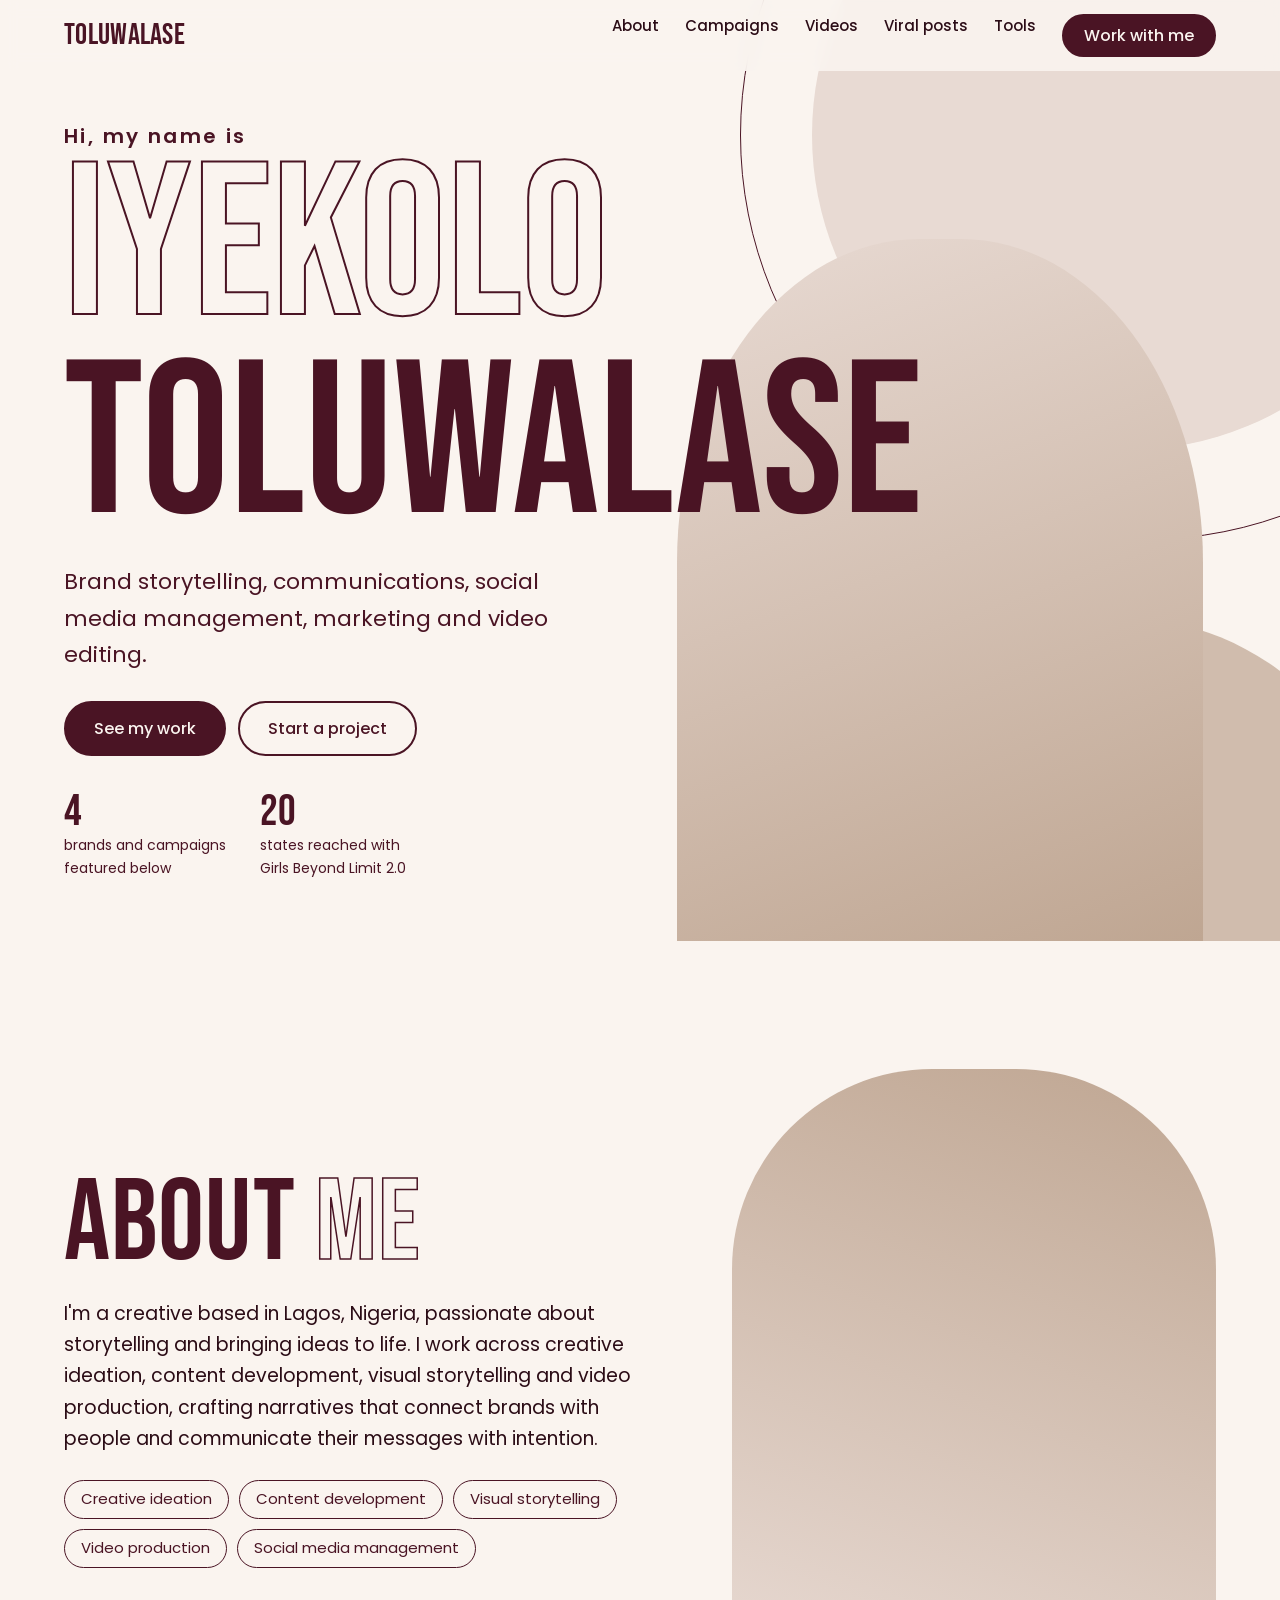
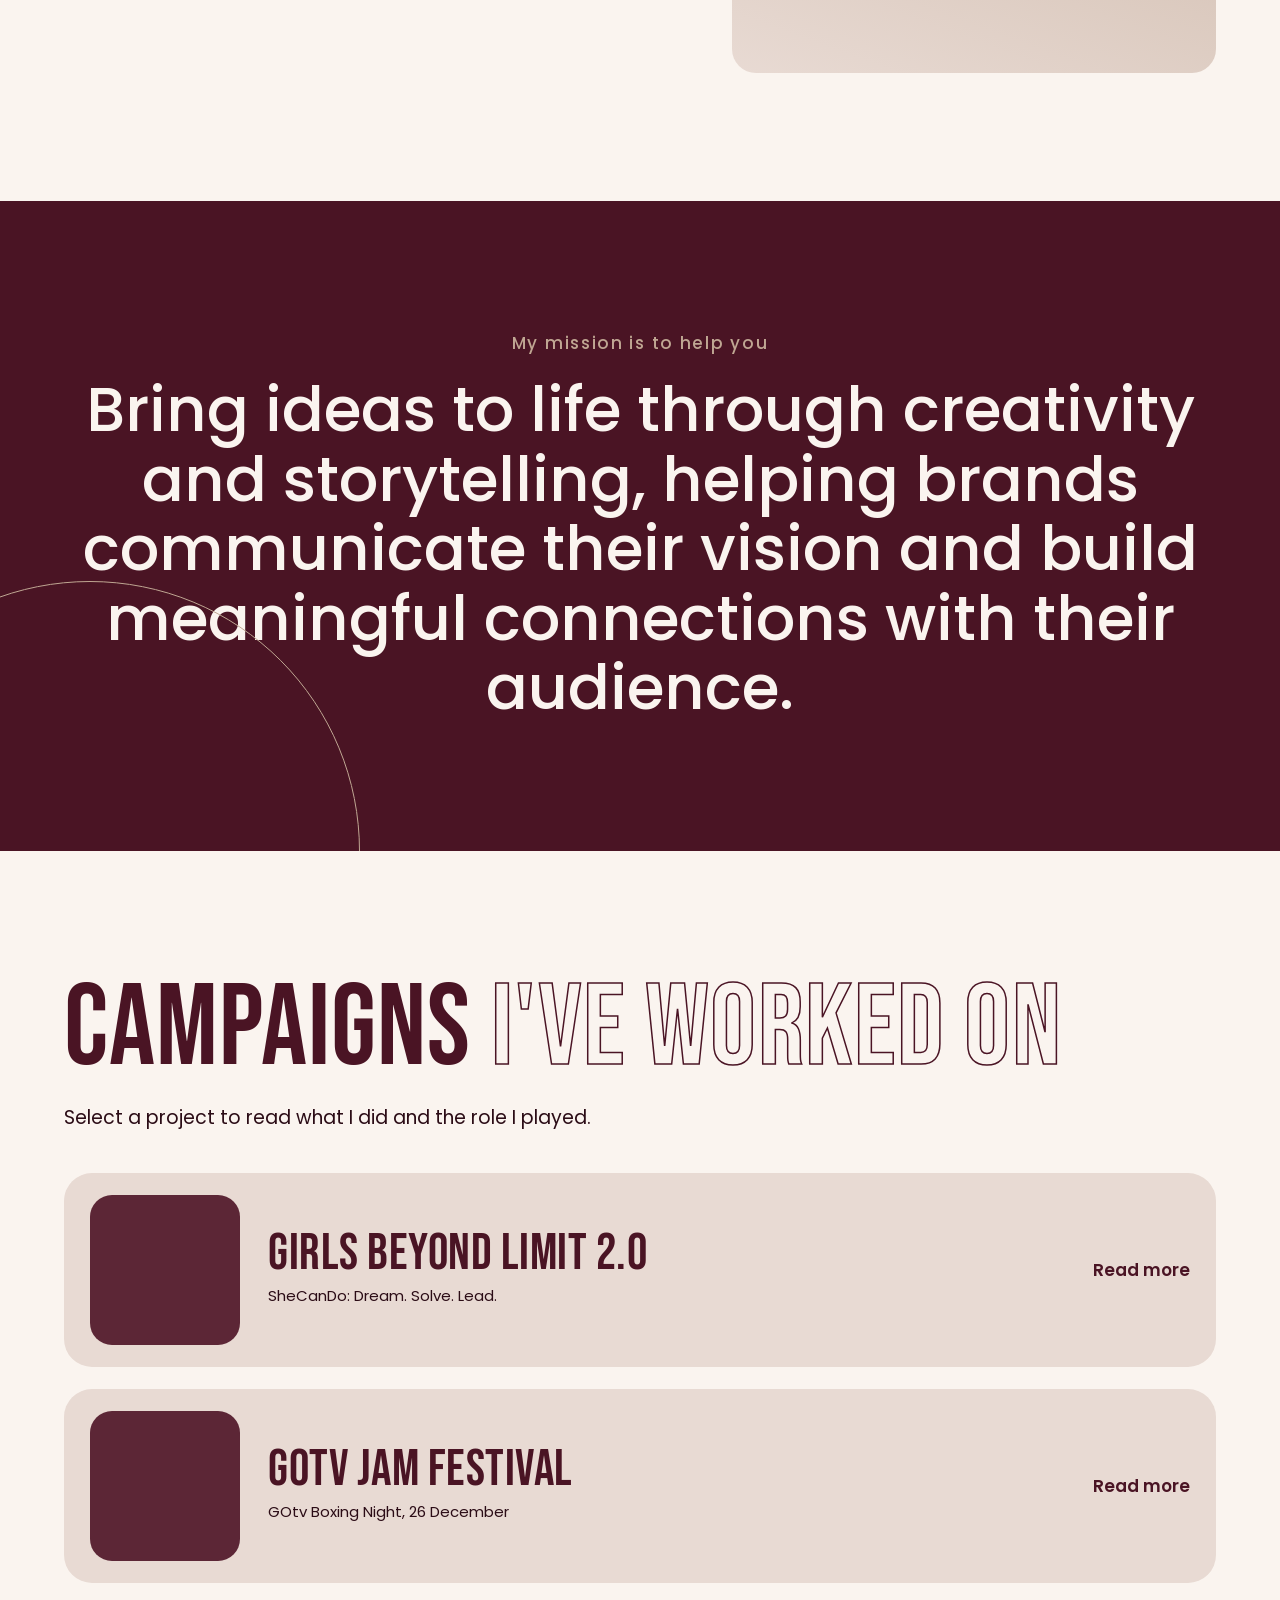
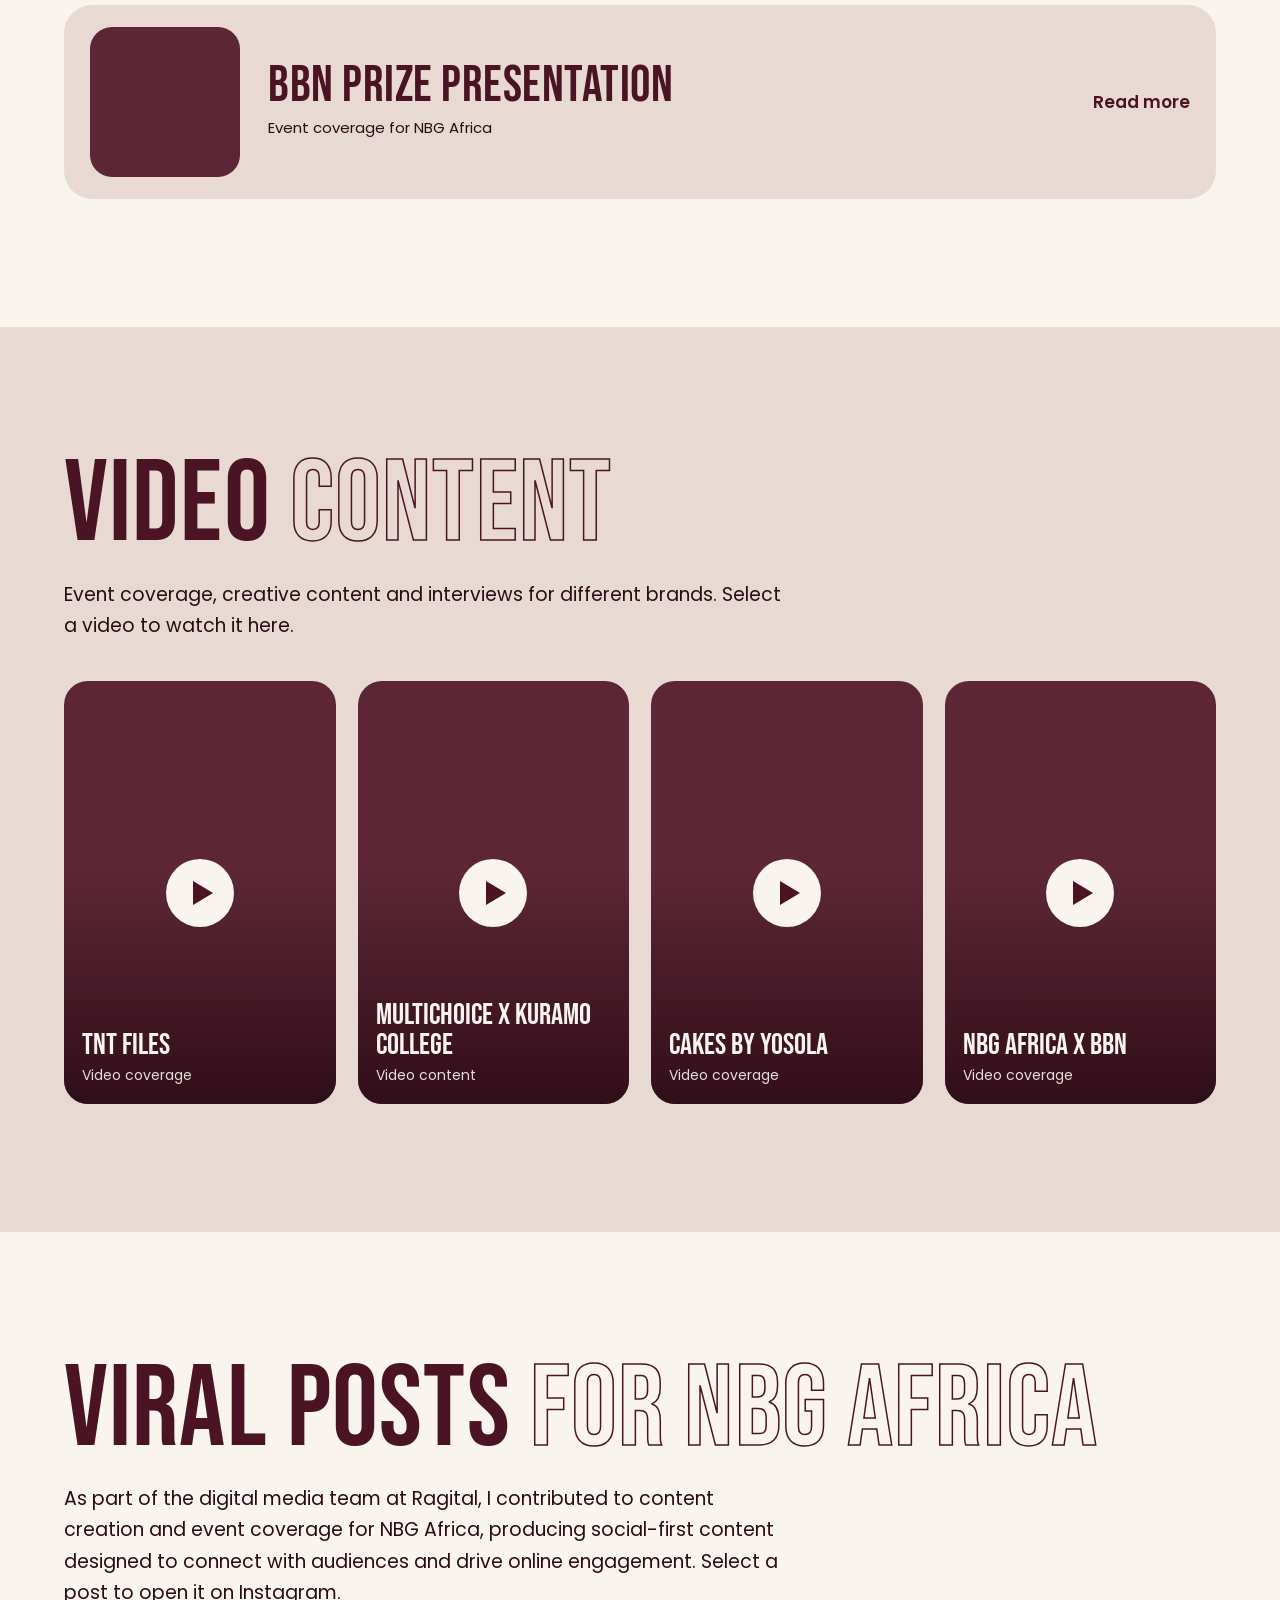
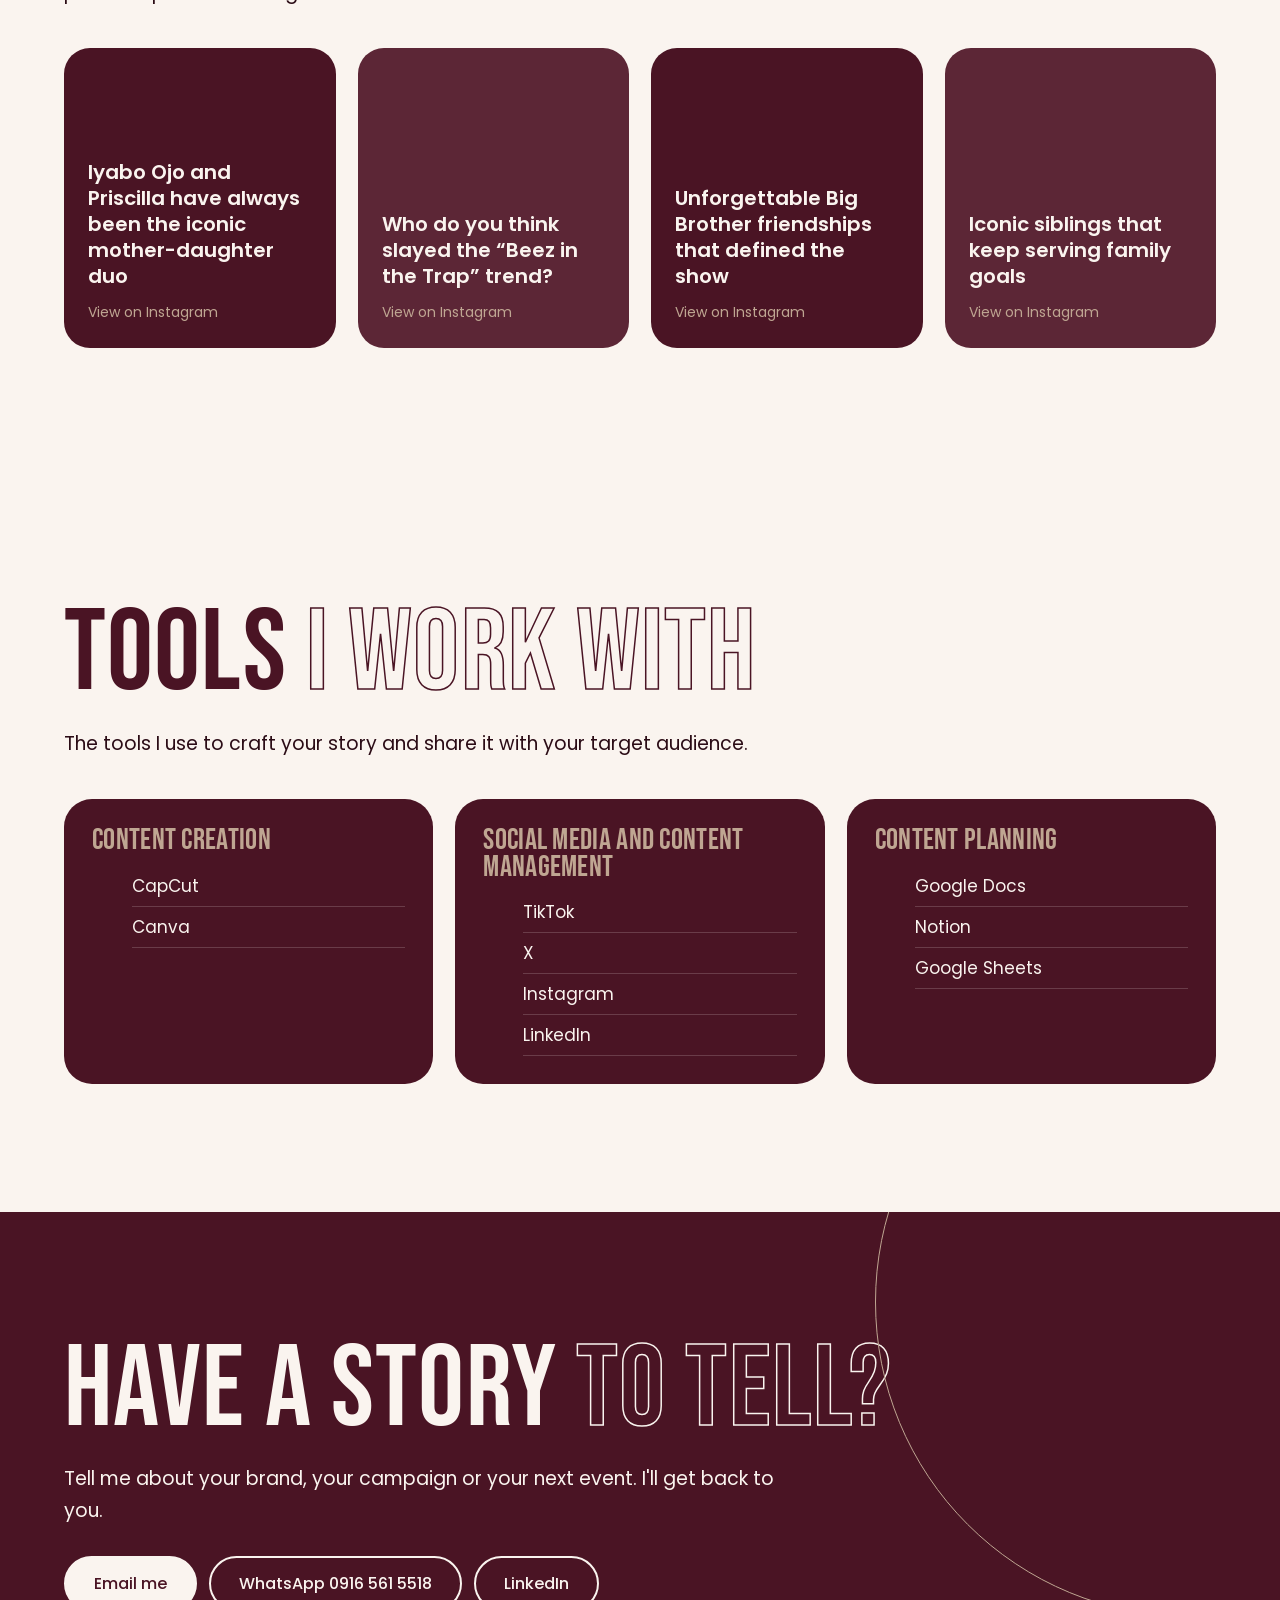
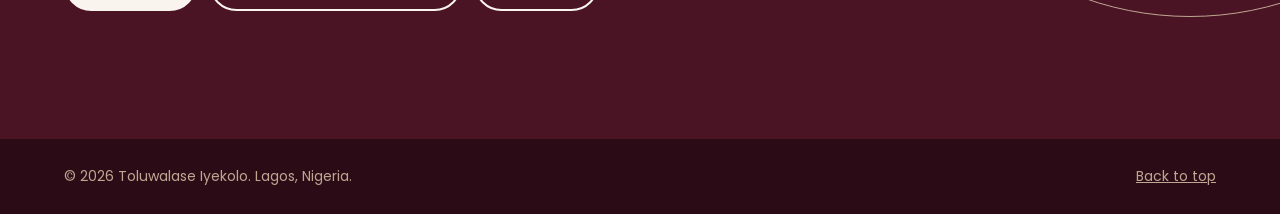
==== index.html @ a51d5a9c "Rename index (1).html to index.html" ====
<!DOCTYPE html>
<html lang="en">
<head>
<meta charset="utf-8">
<meta name="viewport" content="width=device-width, initial-scale=1">
<title>Toluwalase Iyekolo | Brand storyteller and content creator in Lagos</title>
<meta name="description" content="Toluwalase Iyekolo is a Lagos-based creative working in brand storytelling, communications, social media management, marketing and video editing.">
<link rel="preconnect" href="https://fonts.googleapis.com">
<link href="https://fonts.googleapis.com/css2?family=Bebas+Neue&family=Poppins:wght@400;500;600&display=swap" rel="stylesheet">
<style>
:root{--cream:#FAF4EF;--sand:#E8DAD3;--clay:#BFA692;--plum:#4A1424;--plum2:#5C2636;--ink:#2B0C16;color-scheme:light}
*{box-sizing:border-box;margin:0}
html{scroll-behavior:smooth;scroll-padding-top:72px}
body{background:var(--cream);color:var(--ink);font:400 17px/1.65 Poppins,system-ui,sans-serif;overflow-x:hidden}
a{color:inherit}
:focus-visible{outline:3px solid var(--plum);outline-offset:3px}
.bb{font-family:'Bebas Neue',Impact,sans-serif;font-weight:400;line-height:.88;letter-spacing:.01em}
header{position:fixed;inset:0 0 auto;z-index:20;display:flex;justify-content:space-between;align-items:center;padding:14px 5vw;background:rgba(250,244,239,.88);backdrop-filter:blur(8px)}
header .logo{font-size:30px;text-decoration:none;color:var(--plum)}
nav{display:flex;gap:26px;font-size:15px;font-weight:500}
nav a{text-decoration:none}nav a:hover{text-decoration:underline;text-underline-offset:6px}
.btn{display:inline-block;background:var(--plum);color:var(--cream);padding:13px 28px;border-radius:99px;text-decoration:none;font-weight:500;border:2px solid var(--plum);cursor:pointer;font:500 16px Poppins;transition:background .2s,color .2s}
.btn:hover{background:transparent;color:var(--plum)}
.btn.o{background:transparent;color:var(--plum)}.btn.o:hover{background:var(--plum);color:var(--cream)}
/* hero */
.hero{min-height:100svh;position:relative;display:grid;align-items:end;padding:120px 5vw 60px;overflow:hidden}
.arc{position:absolute;border-radius:50%;pointer-events:none}
.a1{width:70vmin;height:70vmin;background:var(--sand);right:-18vmin;top:-20vmin}
.a2{width:90vmin;height:90vmin;border:1.5px solid var(--plum);right:-30vmin;top:-30vmin}
.a3{width:60vmin;height:60vmin;background:var(--clay);right:-12vmin;bottom:-24vmin;opacity:.7}
.hero .photo{position:absolute;right:6vw;bottom:0;height:78vh;max-height:760px;aspect-ratio:3/4;background:linear-gradient(160deg,var(--sand),var(--clay));border-radius:46% 46% 0 0}
.photo img,.about-photo img{width:100%;height:100%;object-fit:cover;object-position:top;border-radius:inherit;display:block}
.hero-text{position:relative;z-index:2}
.hi{font-weight:600;font-size:clamp(15px,2vw,20px);letter-spacing:.12em;color:var(--plum)}
.n1,.n2{display:block;font-size:clamp(78px,17vw,250px)}
.n1{-webkit-text-stroke:2px var(--plum);color:transparent}
.n2{color:var(--plum);margin-top:.03em;animation:rise 1s .15s cubic-bezier(.2,.8,.2,1) both}
.n1{animation:rise 1s cubic-bezier(.2,.8,.2,1) both}
@keyframes rise{from{opacity:0;transform:translateY(40px)}to{opacity:1;transform:none}}
.roles{max-width:520px;margin:22px 0 28px;font-size:clamp(17px,2vw,22px);color:var(--plum)}
.cta{display:flex;gap:12px;flex-wrap:wrap}
.stats{display:flex;gap:34px;margin-top:34px;color:var(--plum)}
.stats b{font:400 44px/1 'Bebas Neue'}.stats span{display:block;font-size:14px}
/* sections */
section{padding:clamp(70px,10vw,130px) 5vw;position:relative}
h2{font-size:clamp(52px,9vw,120px);color:var(--plum);margin-bottom:22px}
h2 .out{-webkit-text-stroke:1.5px var(--plum);color:transparent}
.lead{max-width:60ch;font-size:19px}
.about{display:grid;grid-template-columns:1.1fr .9fr;gap:6vw;align-items:center}
.about-photo{aspect-ratio:4/5;background:linear-gradient(200deg,var(--clay),var(--sand));border-radius:200px 200px 24px 24px}
.pills{display:flex;flex-wrap:wrap;gap:10px;margin-top:26px}
.pills span{border:1.5px solid var(--plum);color:var(--plum);padding:6px 16px;border-radius:99px;font-size:15px}
.mission{background:var(--plum);color:var(--cream);text-align:center;overflow:hidden}
.mission p.s{font-weight:500;letter-spacing:.1em;color:var(--clay);margin-bottom:18px}
.mission q{display:block;max-width:20em;margin:auto;font:500 clamp(30px,5vw,62px)/1.12 Poppins;quotes:none}
.mission .arc{border:1.5px solid var(--clay);width:60vmin;height:60vmin;left:-20vmin;bottom:-30vmin}
/* campaigns */
.camps{display:grid;gap:22px;margin-top:40px}
.camp{display:grid;grid-template-columns:150px 1fr auto;gap:28px;align-items:center;padding:22px 26px;background:var(--sand);border-radius:28px;text-align:left;border:0;width:100%;cursor:pointer;color:var(--ink);font:inherit;transition:background .25s,transform .25s}
.camp:hover{background:var(--clay);transform:translateX(8px)}
.camp .th{aspect-ratio:1;border-radius:22px;background:var(--plum2);overflow:hidden;display:grid;place-items:center;color:var(--cream)}
.camp .th img{width:100%;height:100%;object-fit:cover}
.camp h3{font-size:clamp(34px,4vw,52px);color:var(--plum)}
.camp p{font-size:15px;max-width:58ch;margin-top:8px}
.camp .go{font-weight:600;color:var(--plum);white-space:nowrap}
/* reels */
.reels{background:var(--sand)}
.rgrid{display:grid;grid-template-columns:repeat(auto-fill,minmax(230px,1fr));gap:22px;margin-top:40px}
.reel{position:relative;aspect-ratio:9/14;border-radius:24px;overflow:hidden;border:0;cursor:pointer;background:var(--plum2);color:var(--cream);text-align:left;padding:0;font:inherit}
.reel img{position:absolute;inset:0;width:100%;height:100%;object-fit:cover;transition:transform .5s}
.reel:hover img{transform:scale(1.06)}
.reel::after{content:"";position:absolute;inset:0;background:linear-gradient(transparent 45%,rgba(43,12,22,.9))}
.play{position:absolute;z-index:2;top:50%;left:50%;width:68px;height:68px;margin:-34px;border-radius:50%;background:var(--cream);display:grid;place-items:center;transition:transform .25s}
.play::before{content:"";border-left:20px solid var(--plum);border-block:12px solid transparent;margin-left:6px}
.reel:hover .play{transform:scale(1.15)}
.cap{position:absolute;z-index:2;left:18px;right:18px;bottom:16px}
.cap b{display:block;font:400 30px/1 'Bebas Neue'}.cap span{font-size:14px;opacity:.9}
/* posts */
.pgrid{display:grid;grid-template-columns:repeat(auto-fill,minmax(250px,1fr));gap:22px;margin-top:40px}
.post{display:flex;flex-direction:column;justify-content:flex-end;min-height:300px;padding:24px;border-radius:26px;background:var(--plum);color:var(--cream);text-decoration:none;position:relative;overflow:hidden;transition:transform .25s}
.post:hover{transform:translateY(-6px)}
.post:nth-child(even){background:var(--plum2)}
.post img{position:absolute;inset:0;width:100%;height:100%;object-fit:cover;opacity:.55}
.post b,.post span{position:relative}
.post b{font:600 20px/1.3 Poppins}.post span{margin-top:12px;color:var(--clay);font-size:14px}
/* tools */
.tools{display:grid;grid-template-columns:repeat(auto-fit,minmax(240px,1fr));gap:22px;margin-top:40px}
.tool{background:var(--plum);color:var(--cream);padding:28px;border-radius:28px}
.tool h3{font-size:30px;color:var(--clay);margin-bottom:12px}
.tool li{list-style:none;padding:6px 0;border-bottom:1px solid rgba(250,244,239,.18)}
/* contact */
.contact{background:var(--plum);color:var(--cream);overflow:hidden}
.contact h2{color:var(--cream)}.contact h2 .out{-webkit-text-stroke-color:var(--cream)}
.contact .btn{background:var(--cream);color:var(--plum);border-color:var(--cream)}
.contact .btn:hover{background:transparent;color:var(--cream)}
.contact .btn.o{background:transparent;color:var(--cream)}.contact .btn.o:hover{background:var(--cream);color:var(--plum)}
.contact .arc{border:1.5px solid var(--clay);width:70vmin;height:70vmin;right:-25vmin;top:-25vmin}
footer{padding:26px 5vw;background:var(--ink);color:var(--clay);font-size:14px;display:flex;justify-content:space-between;flex-wrap:wrap;gap:8px}
/* modal */
dialog{border:0;border-radius:28px;padding:0;max-width:min(920px,94vw);width:100%;background:var(--cream);color:var(--ink);margin:auto}
dialog::backdrop{background:rgba(43,12,22,.82)}
dialog[open]{animation:pop .3s ease}
@keyframes pop{from{opacity:0;transform:scale(.94)}to{opacity:1;transform:none}}
.x{position:absolute;top:14px;right:14px;z-index:3;width:44px;height:44px;border-radius:50%;border:0;background:var(--cream);color:var(--plum);font-size:22px;cursor:pointer}
.m-body{padding:clamp(26px,5vw,52px)}
.m-body h3{font-size:clamp(42px,7vw,76px);color:var(--plum);margin-bottom:14px}
.m-body p{margin-bottom:14px;max-width:62ch}
.pts{margin:6px 0 18px 20px;max-width:62ch}.pts li{margin-bottom:8px}.rl{display:flex;flex-wrap:wrap;gap:8px}.btn.sm{padding:6px 16px;font-size:14px}
.m-media{background:#000;display:grid;place-items:center}
.m-media video,.m-media iframe{width:100%;max-height:82vh;aspect-ratio:16/9;border:0;background:#000}
.m-media.v video{aspect-ratio:auto;max-width:460px}
@media(max-width:820px){
 nav a:not(.btn){display:none}
 .about{grid-template-columns:1fr}
 .hero .photo{height:46vh;right:50%;transform:translateX(50%);opacity:.35}
 .camp{grid-template-columns:90px 1fr}.camp .go{display:none}
}
@media(prefers-reduced-motion:reduce){*{animation:none!important;transition:none!important;scroll-behavior:auto!important}}
</style>
</head>
<body>

<header>
  <a class="logo bb" href="#top" aria-label="Toluwalase Iyekolo, home">Toluwalase</a>
  <nav>
    <a href="#about">About</a><a href="#work">Campaigns</a><a href="#reels">Videos</a><a href="#posts">Viral posts</a><a href="#tools">Tools</a>
    <a class="btn" href="#contact" style="padding:7px 20px;color:var(--cream)">Work with me</a>
  </nav>
</header>

<main id="top">
<div class="hero">
  <div class="arc a1"></div><div class="arc a2"></div><div class="arc a3"></div>
  <div class="photo"><img src="images/tolu-hero.png" alt="Toluwalase Iyekolo smiling" onerror="this.remove()"></div>
  <div class="hero-text">
    <p class="hi">Hi, my name is</p>
    <h1 class="bb"><span class="n1">Iyekolo</span><span class="n2">Toluwalase</span></h1>
    <p class="roles">Brand storytelling, communications, social media management, marketing and video editing.</p>
    <div class="cta"><a class="btn" href="#work">See my work</a><a class="btn o" href="#contact">Start a project</a></div>
    <div class="stats"><div><b>4</b><span>brands and campaigns<br>featured below</span></div><div><b>20</b><span>states reached with<br>Girls Beyond Limit 2.0</span></div></div>
  </div>
</div>

<section id="about" class="about">
  <div>
    <h2 class="bb">About <span class="out">me</span></h2>
    <p class="lead">I'm a creative based in Lagos, Nigeria, passionate about storytelling and bringing ideas to life. I work across creative ideation, content development, visual storytelling and video production, crafting narratives that connect brands with people and communicate their messages with intention.</p>
    <div class="pills"><span>Creative ideation</span><span>Content development</span><span>Visual storytelling</span><span>Video production</span><span>Social media management</span></div>
  </div>
  <div class="about-photo"><img src="images/tolu-about.png" alt="Portrait of Toluwalase Iyekolo" onerror="this.remove()"></div>
</section>

<section class="mission">
  <div class="arc"></div>
  <p class="s">My mission is to help you</p>
  <q>Bring ideas to life through creativity and storytelling, helping brands communicate their vision and build meaningful connections with their audience.</q>
</section>

<section id="work">
  <h2 class="bb">Campaigns <span class="out">I've worked on</span></h2>
  <p class="lead">Select a project to read what I did and the role I played.</p>
  <div class="camps" id="camps"></div>
</section>

<section id="reels" class="reels">
  <h2 class="bb">Video <span class="out">content</span></h2>
  <p class="lead">Event coverage, creative content and interviews for different brands. Select a video to watch it here.</p>
  <div class="rgrid" id="reels-grid"></div>
</section>

<section id="posts">
  <h2 class="bb">Viral posts <span class="out">for NBG Africa</span></h2>
  <p class="lead">As part of the digital media team at Ragital, I contributed to content creation and event coverage for NBG Africa, producing social-first content designed to connect with audiences and drive online engagement. Select a post to open it on Instagram.</p>
  <div class="pgrid" id="posts-grid"></div>
</section>

<section id="tools">
  <h2 class="bb">Tools <span class="out">I work with</span></h2>
  <p class="lead">The tools I use to craft your story and share it with your target audience.</p>
  <div class="tools">
    <div class="tool"><h3 class="bb">Content creation</h3><ul><li>CapCut</li><li>Canva</li></ul></div>
    <div class="tool"><h3 class="bb">Social media and content management</h3><ul><li>TikTok</li><li>X</li><li>Instagram</li><li>LinkedIn</li></ul></div>
    <div class="tool"><h3 class="bb">Content planning</h3><ul><li>Google Docs</li><li>Notion</li><li>Google Sheets</li></ul></div>
  </div>
</section>

<section id="contact" class="contact">
  <div class="arc"></div>
  <h2 class="bb">Have a story <span class="out">to tell?</span></h2>
  <p class="lead">Tell me about your brand, your campaign or your next event. I'll get back to you.</p>
  <div class="cta" style="margin-top:30px">
    <a class="btn" href="mailto:iyekolotoluwalase@gmail.com?subject=Project%20enquiry">Email me</a>
    <a class="btn o" href="https://wa.me/2349165615518" target="_blank" rel="noopener">WhatsApp 0916 561 5518</a>
    <a class="btn o" href="https://www.linkedin.com/in/" target="_blank" rel="noopener" id="li">LinkedIn</a>
  </div>
</section>
</main>

<footer><span>© 2026 Toluwalase Iyekolo. Lagos, Nigeria.</span><a href="#top">Back to top</a></footer>

<dialog id="dlg" aria-label="Details"><button class="x" aria-label="Close" id="close">✕</button><div id="dlg-in"></div></dialog>

<script>
/* ===== EDIT YOUR CONTENT HERE =====
   Images: put files in an /images folder and change the names below.
   Videos: put an .mp4 in /videos and set src:"videos/name.mp4",
   or use a YouTube video ID with yt:"VIDEO_ID". */
const CAMPAIGNS=[
 {t:"Girls Beyond Limit 2.0",img:"images/gbl.jpg",tag:"SheCanDo: Dream. Solve. Lead.",d:"The campaign aimed to reach girls across 20 states in Nigeria. My role involved coordinating state-level volunteer recruitment, exploring creative approaches to securing sponsorships, and overseeing the social media team to support campaign awareness and communication.",pts:["A future vision and problem-solving workshop for girls, running 21 to 25 October","The goal was to reach 10,000 girls across 20 states, up from over 6,000 the year before","The media strategy covered graphics, video and social media: the program announcement, calls for volunteers and sponsors, a recap of last year, and daily countdowns"],link:"presentations/gbl-media-strategy.pdf"},
 {t:"GOtv Jam Festival",img:"images/jam.jpg",tag:"GOtv Boxing Night, 26 December",d:"A boxing and entertainment festival campaign. I collaborated with the digital media team to develop creative marketing ideas, create promotional content, and explore influencer collaborations to increase awareness and encourage ticket purchases online.",pts:["A three-month roadmap from October to December, building to the event on 26 December","October set the stage with throwbacks and teasers, November built hype with influencers, skits and early bird tickets, and December pushed countdowns and final ticket sales","The event day plan covered a live digital takeover, influencer coverage and third-party media partners"]},
 {t:"BBN Prize Presentation",img:"images/bbn.jpg",tag:"Event coverage for NBG Africa",d:"An event coverage project documenting the Big Brother prize presentation for NBG Africa's digital platforms. I worked with the team on event coverage and content production, capturing key moments and helping develop engaging content to communicate the event experience to the brand's online audience.",pts:["Covered housemate and guest arrivals, a quick-fire trivia segment, and the prize handover","Edited short videos and published them in real time to keep the online audience updated","Watch the content that was posted below"],reels:["DPgUqX1iDwQ","DPgVEQkCFUQ","DPgXUXqCLxG","DPgXdz2iPQ1","DPgYtwPiBE_","DPgaXOLCKm_","DPgev0vCG9Z","DPgkdy6CERB","DPgoWe1iG2R","DPg6W5GiHx8","DPhFcFOCFUJ","DPhOKKwiLZS","DPhSguViKVM","DPifvE0CGte"],link:"presentations/bbn-live-prize-presentation.pdf"}
];
const VIDEOS=[
 {t:"TNT Files",s:"Video coverage",img:"images/tnt.jpg",ig:"DeZeYfFMjew"},
 {t:"Multichoice x Kuramo College",s:"Video content",img:"images/multichoice.jpg",ig:"DQZ21B8iGqg"},
 {t:"Cakes by Yosola",s:"Video coverage",img:"images/yosola.jpg",ig:"Debpv1ABtU2"},
 {t:"NBG Africa x BBN",s:"Video coverage",img:"images/nbg-interview.jpg",ig:"DPhFcFOCFUJ"}
];
const POSTS=[
 {t:"Iyabo Ojo and Priscilla have always been the iconic mother-daughter duo",img:"images/post1.jpg",url:"https://www.instagram.com/p/DQ338VQCPGA/"},
 {t:"Who do you think slayed the “Beez in the Trap” trend?",img:"images/post2.jpg",url:"https://www.instagram.com/p/DQrrJHLiFaR/"},
 {t:"Unforgettable Big Brother friendships that defined the show",img:"images/post3.jpg",url:"https://www.instagram.com/p/DPvy5vekW5Q/"},
 {t:"Iconic siblings that keep serving family goals",img:"images/post4.jpg",url:"https://www.instagram.com/p/DQJDnNLiN0q/"}
];
/* =================================== */
const $=s=>document.querySelector(s),dlg=$('#dlg'),box=$('#dlg-in');
const img=(src,alt="")=>`<img src="${src}" alt="${alt}" loading="lazy" onerror="this.remove()">`;
$('#camps').innerHTML=CAMPAIGNS.map((c,i)=>`<button class="camp" data-i="${i}"><div class="th">${img(c.img,c.t)}</div><div><h3 class="bb">${c.t}</h3><p>${c.tag}</p></div><span class="go">Read more</span></button>`).join('');
$('#reels-grid').innerHTML=VIDEOS.map((v,i)=>`<button class="reel" data-v="${i}" aria-label="Play ${v.t}">${img(v.img,"")}<span class="play"></span><span class="cap"><b>${v.t}</b><span>${v.s}</span></span></button>`).join('');
$('#posts-grid').innerHTML=POSTS.map(p=>`<a class="post" href="${p.url}" target="_blank" rel="noopener">${img(p.img,"")}<b>${p.t}</b><span>View on Instagram</span></a>`).join('');
function open(h){box.innerHTML=h;dlg.showModal()}
function shut(){box.innerHTML="";dlg.close()}
document.addEventListener('click',e=>{
 const g=e.target.closest('[data-ig]');if(g){const id=g.dataset.ig;open(`<div class="m-media v" style="background:var(--cream)"><iframe src="https://www.instagram.com/reel/${id}/embed" style="width:100%;max-width:420px;height:min(78vh,720px);aspect-ratio:auto;background:#fff" allow="autoplay;fullscreen" allowfullscreen title="Reel"></iframe></div><div class="m-body" style="padding:18px 30px"><a class="btn o" href="https://www.instagram.com/reel/${id}/" target="_blank" rel="noopener">Watch on Instagram</a></div>`);return}
 const c=e.target.closest('.camp'),v=e.target.closest('.reel');
 if(c){const p=CAMPAIGNS[c.dataset.i];open(`<div class="m-body"><h3 class="bb">${p.t}</h3><p><strong>${p.tag}</strong></p><p>${p.d}</p><ul class="pts">${p.pts.map(x=>`<li>${x}</li>`).join("")}</ul>${p.reels?`<div class="rl">${p.reels.map((r,k)=>`<button class="btn o sm" data-ig="${r}">Reel ${k+1}</button>`).join("")}</div>`:""}<div class="cta" style="margin-top:20px">${p.link?`<a class="btn" href="${p.link}" target="_blank" rel="noopener">View the full presentation</a>`:""}<a class="btn o" href="#contact" onclick="shut()">Talk to me about a similar project</a></div></div>`)}
 if(v){const p=VIDEOS[v.dataset.v];if(p.ig){open(`<div class="m-media v" style="background:var(--cream)"><iframe src="https://www.instagram.com/reel/${p.ig}/embed" style="width:100%;max-width:420px;height:min(78vh,720px);aspect-ratio:auto;background:#fff" allow="autoplay;fullscreen" allowfullscreen title="${p.t}"></iframe></div><div class="m-body" style="padding:18px 30px"><h3 class="bb" style="font-size:40px;margin:0">${p.t}</h3><p style="margin:0 0 10px">${p.s}</p><a class="btn o" href="https://www.instagram.com/reel/${p.ig}/" target="_blank" rel="noopener">Watch on Instagram</a></div>`);return}
 open(`<div class="m-media">${p.yt?`<iframe src="https://www.youtube-nocookie.com/embed/${p.yt}?autoplay=1" allow="autoplay;fullscreen" allowfullscreen title="${p.t}"></iframe>`:`<video src="${p.src}" controls autoplay playsinline></video>`}</div><div class="m-body" style="padding:22px 30px"><h3 class="bb" style="font-size:44px;margin:0">${p.t}</h3><p style="margin:0">${p.s}</p></div>`)}
});
$('#close').onclick=shut;
dlg.addEventListener('click',e=>{if(e.target===dlg)shut()});
dlg.addEventListener('close',()=>{box.innerHTML=""});
</script>
</body>
</html>
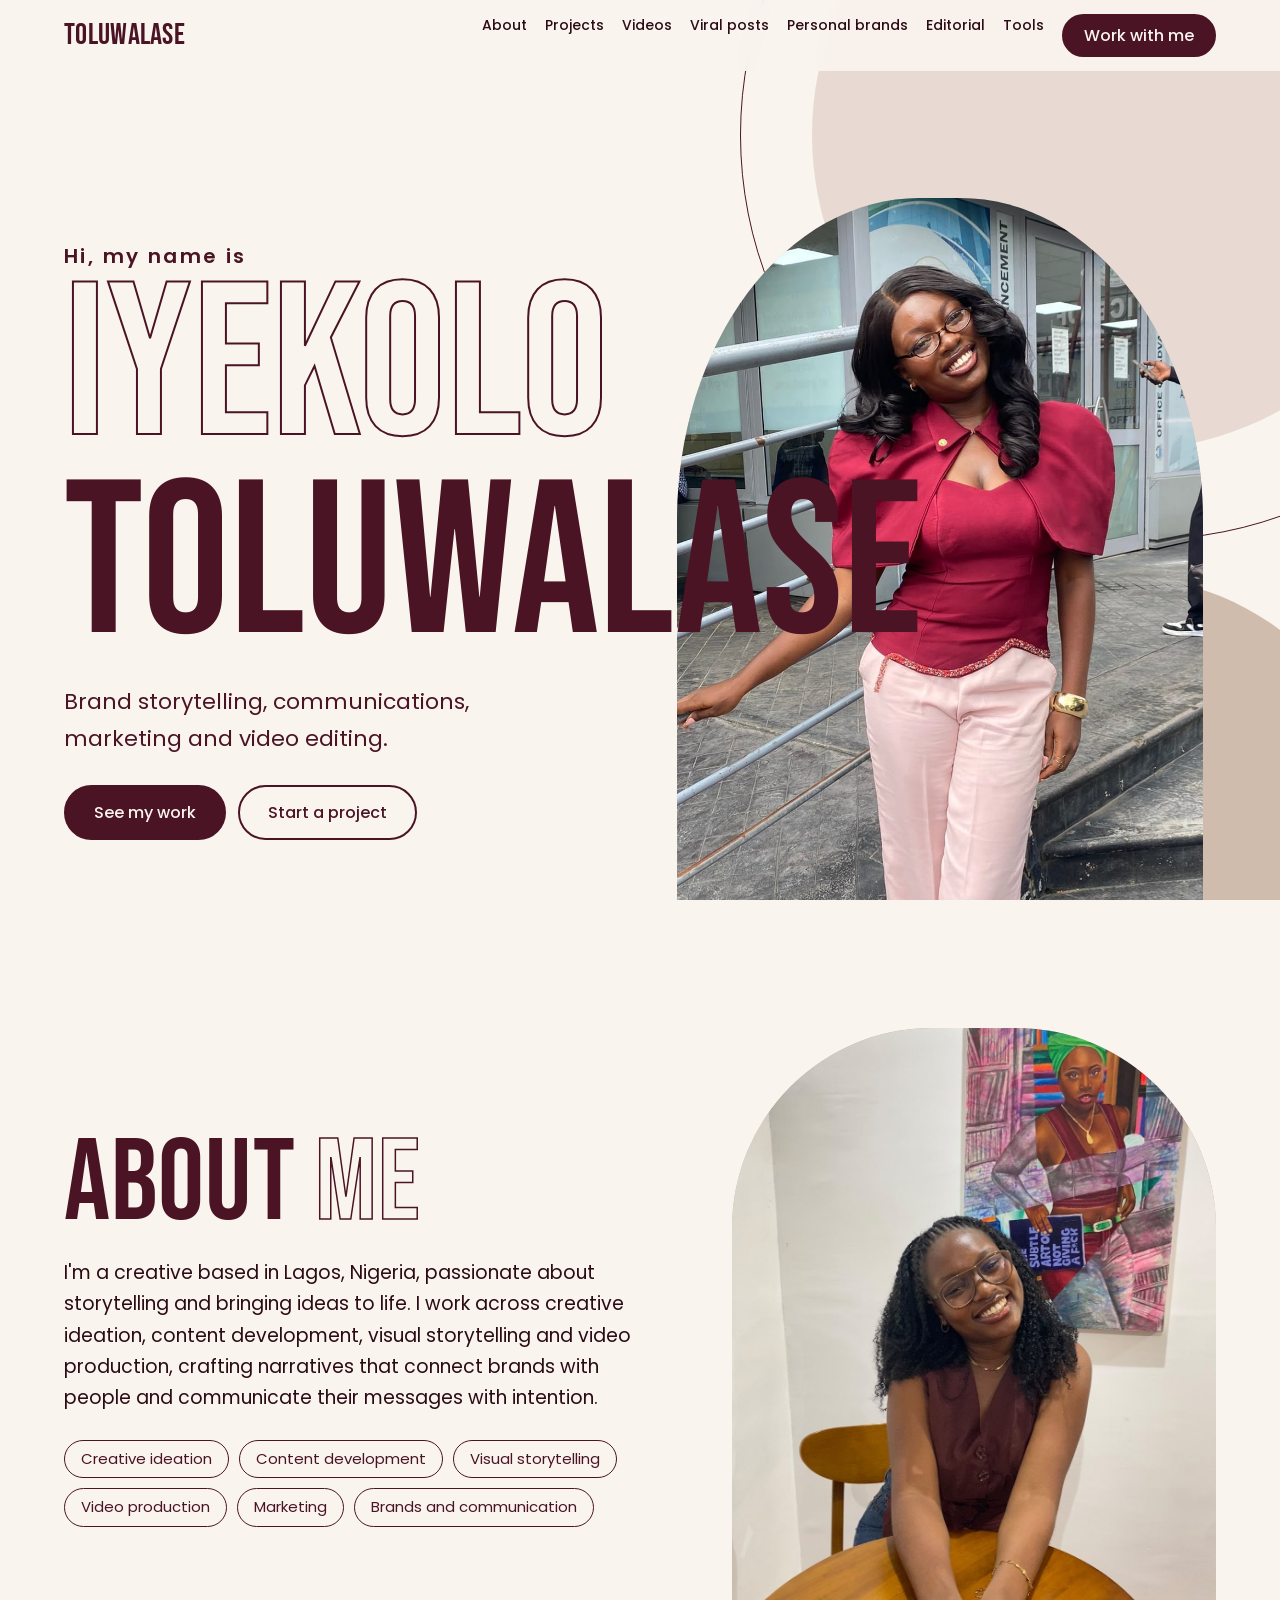
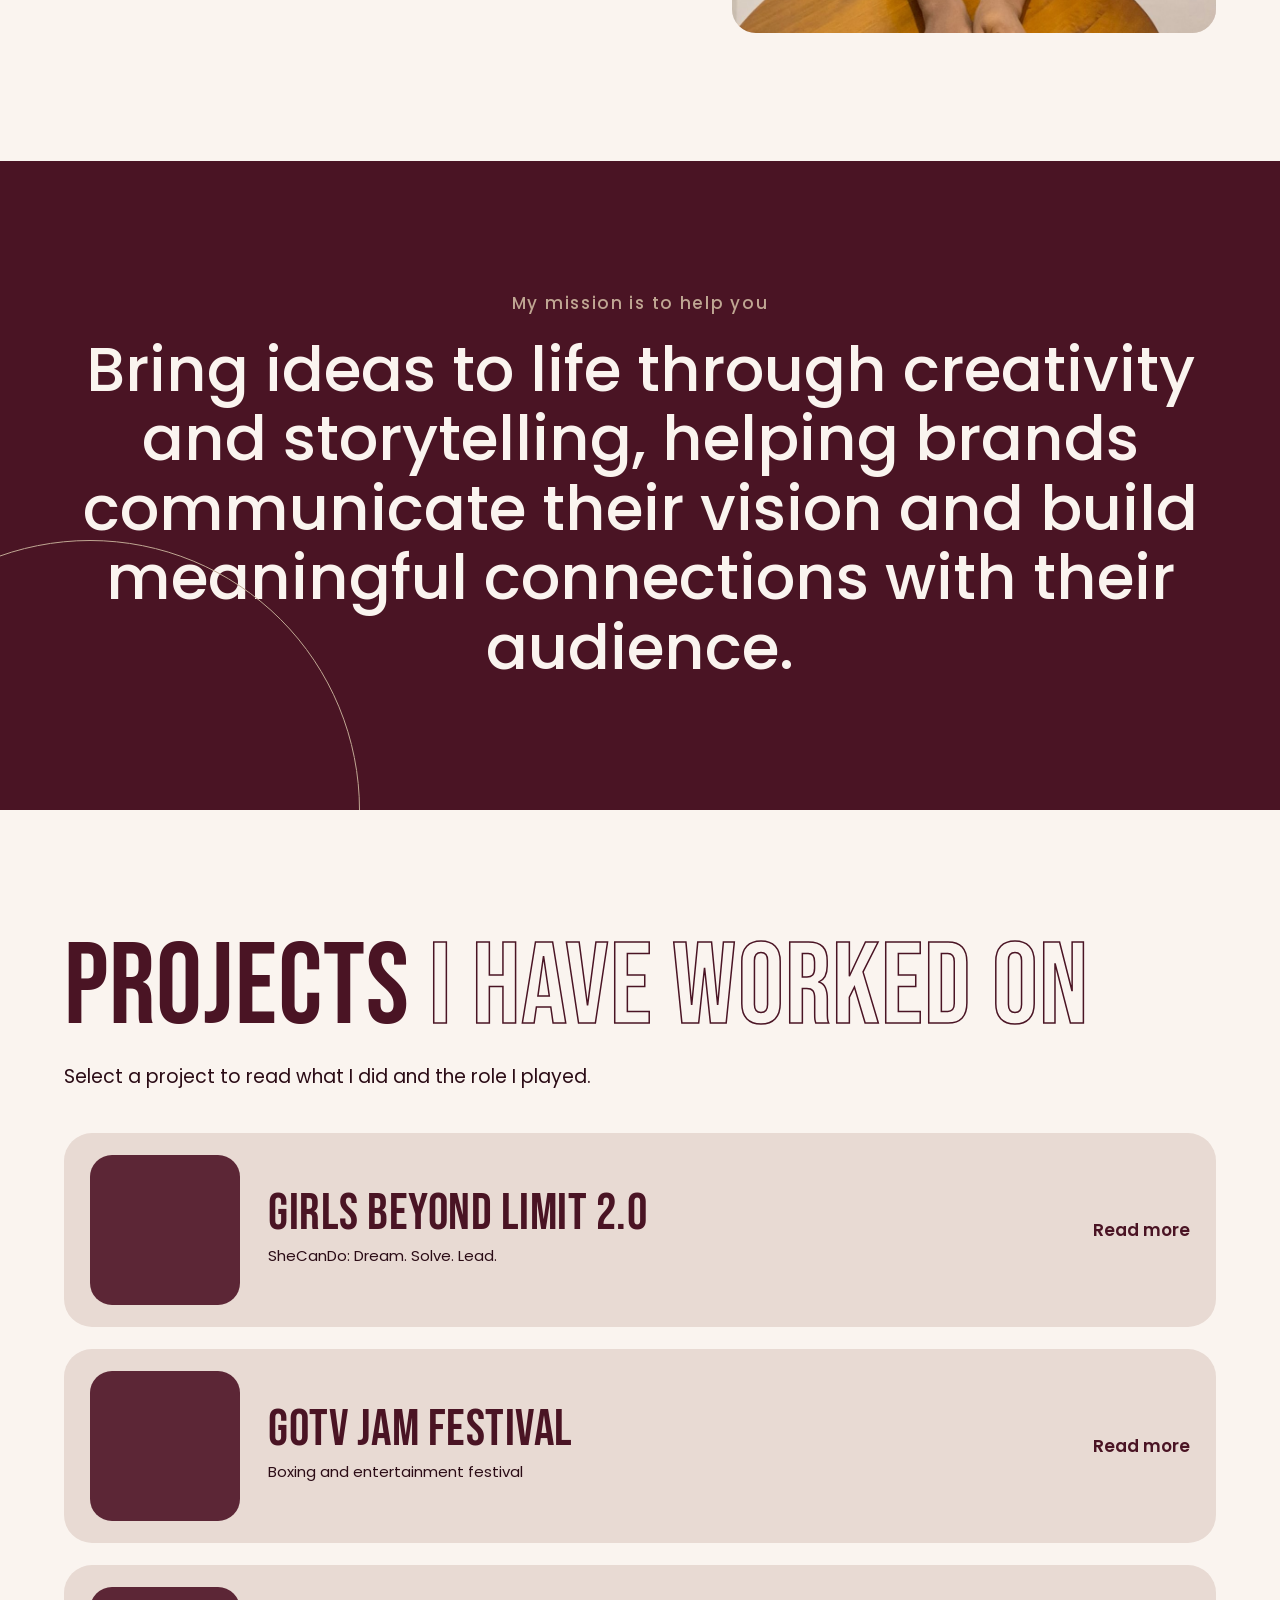
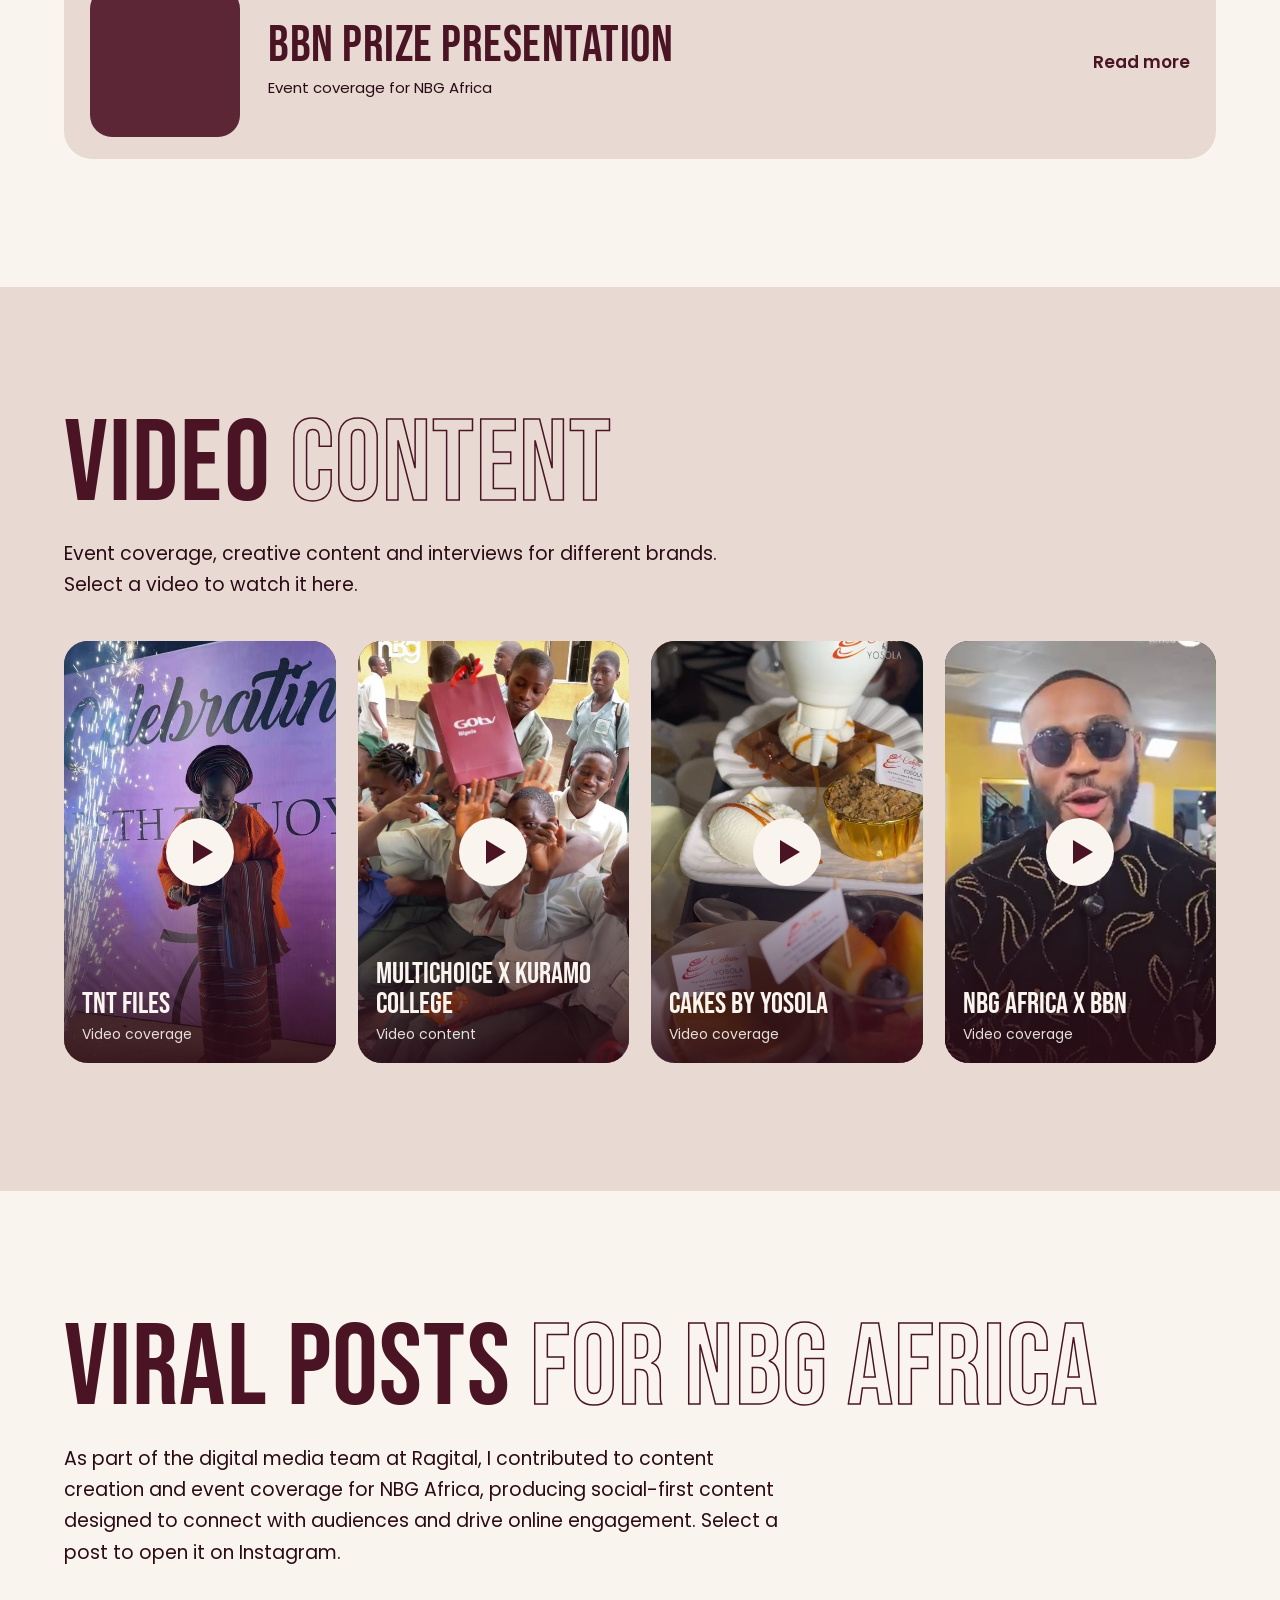
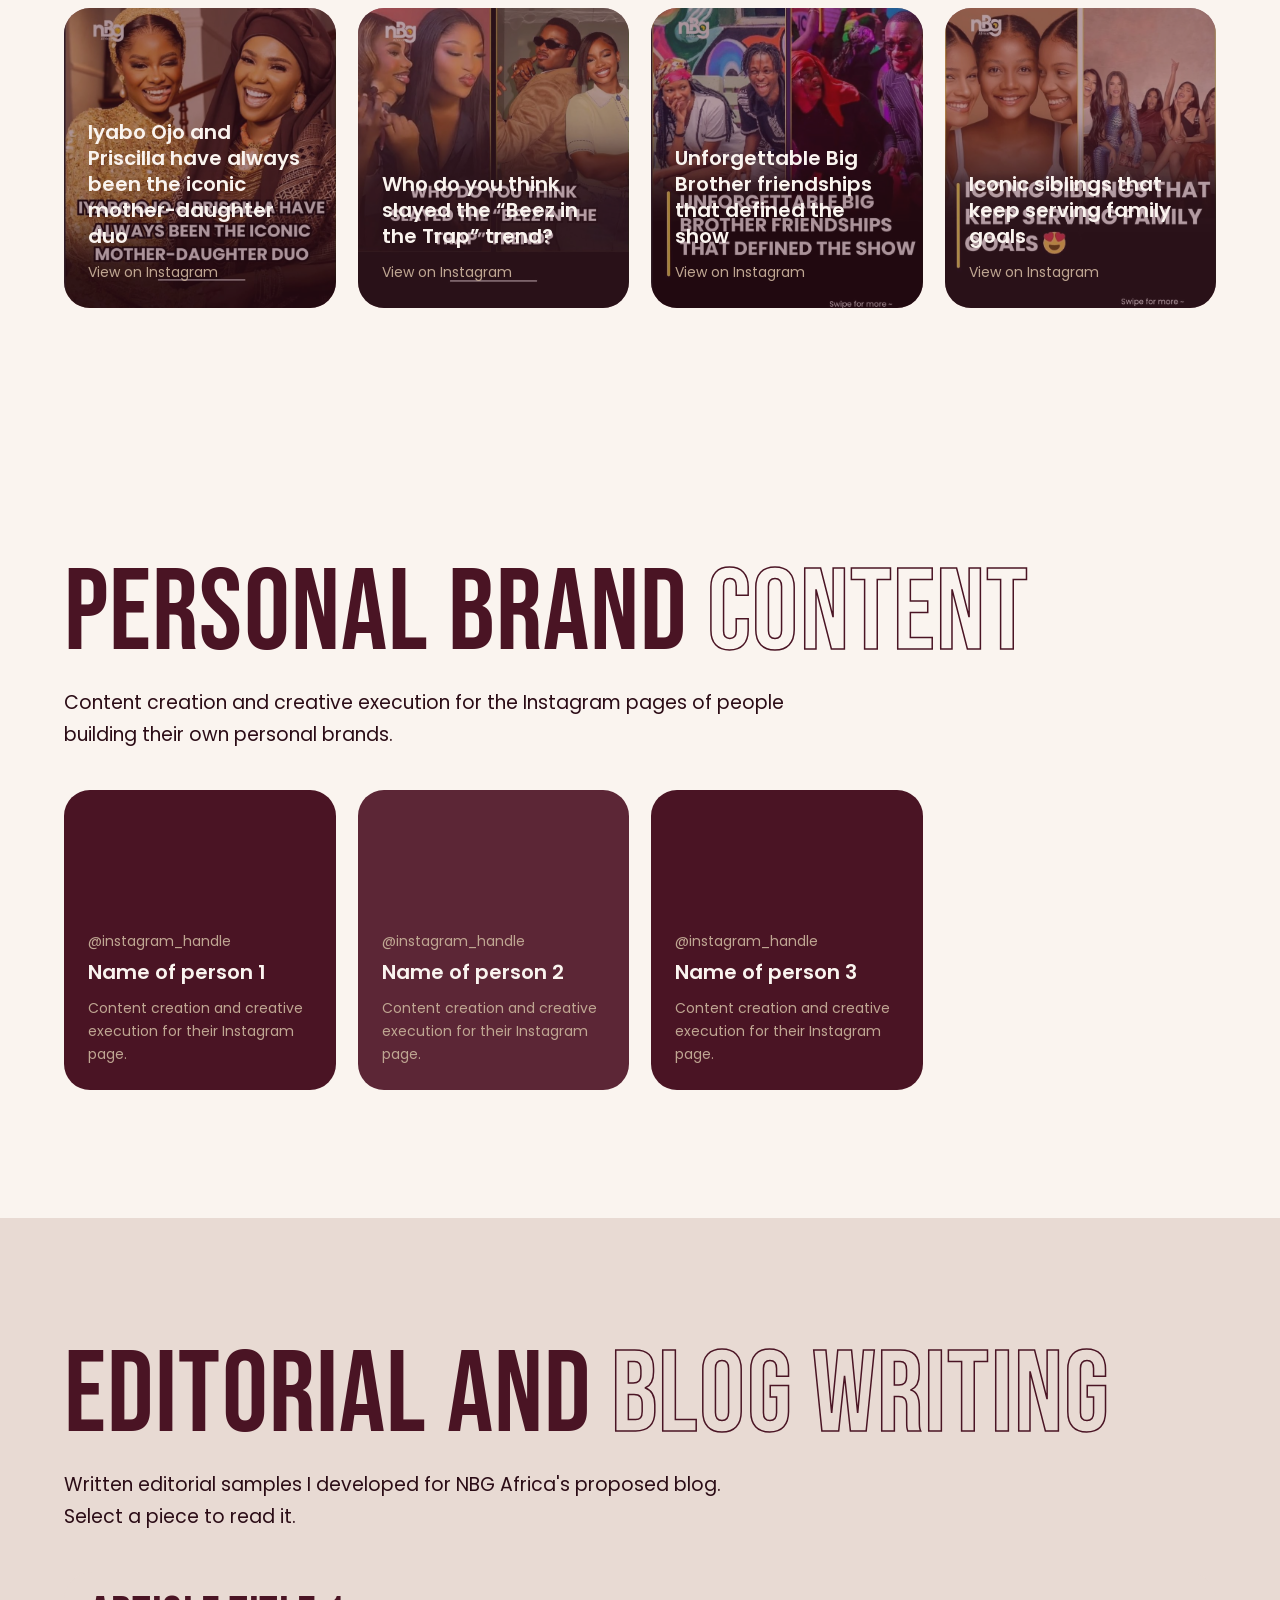
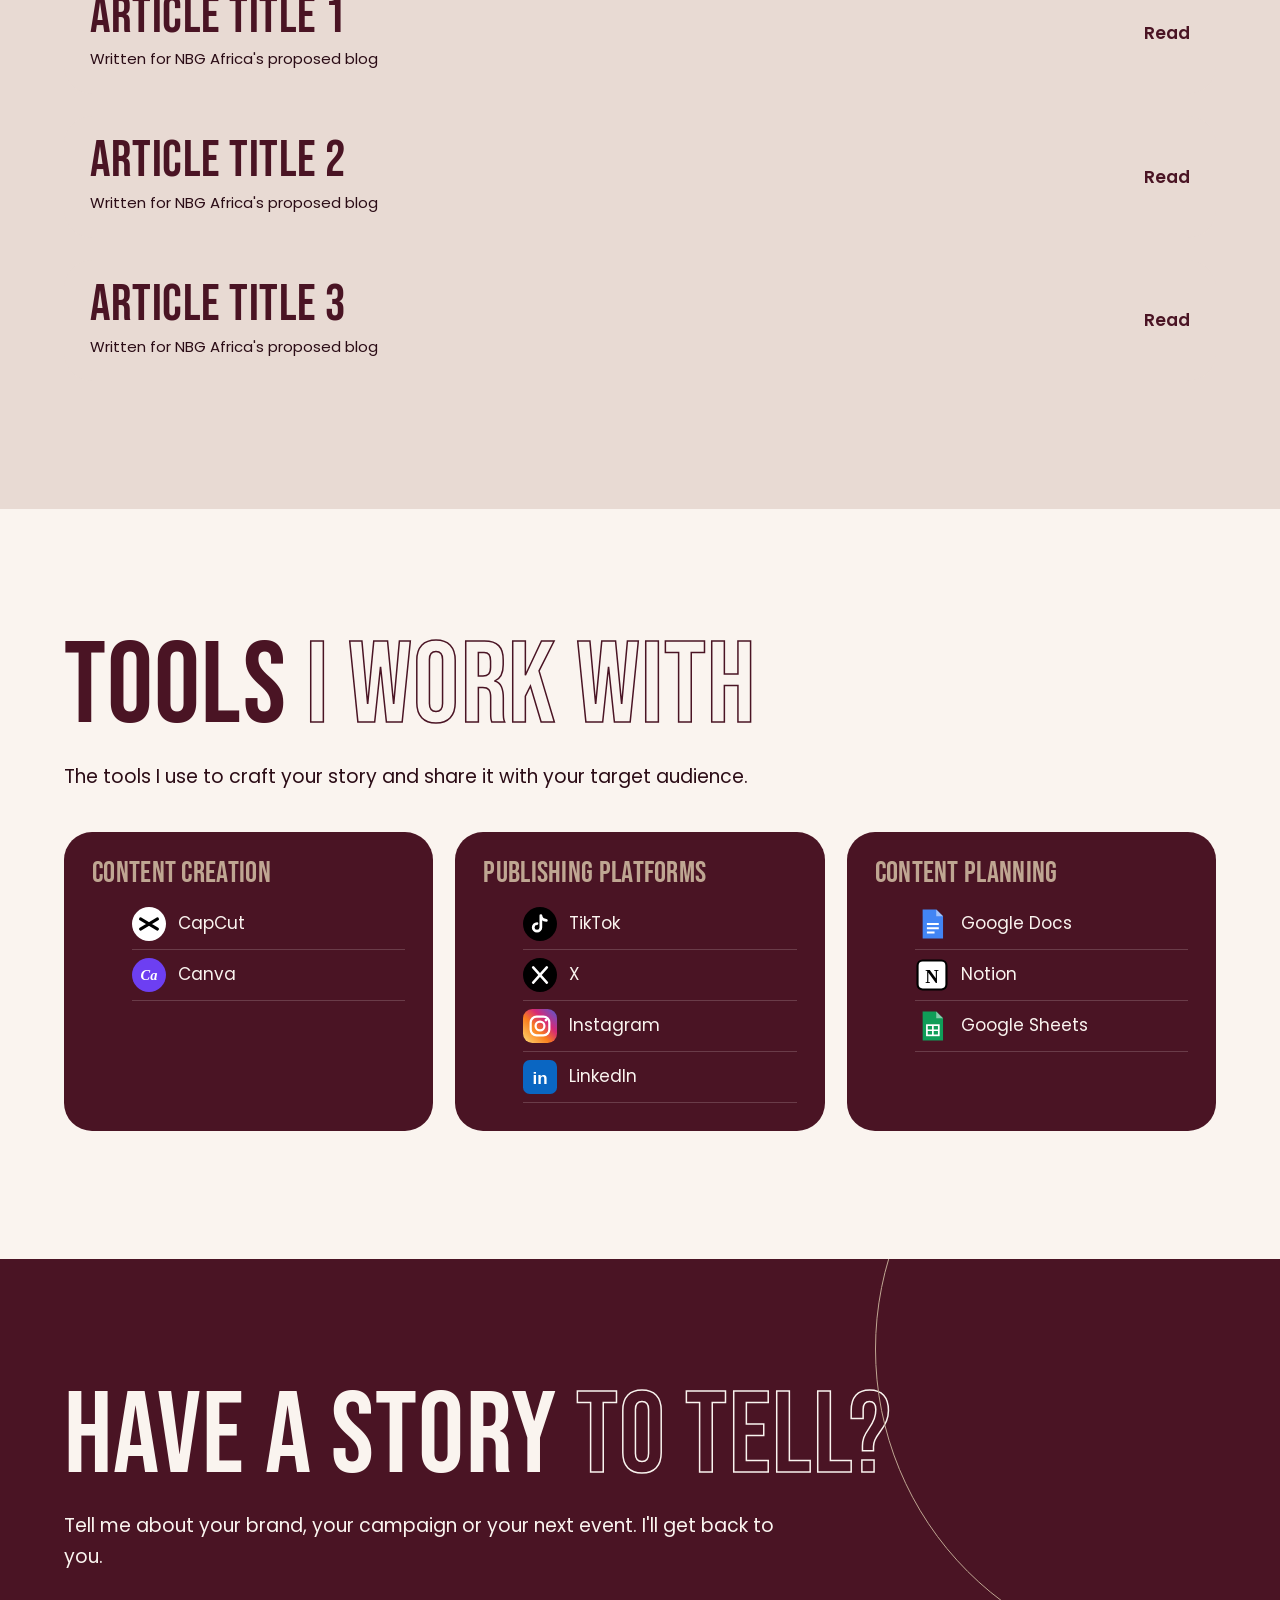
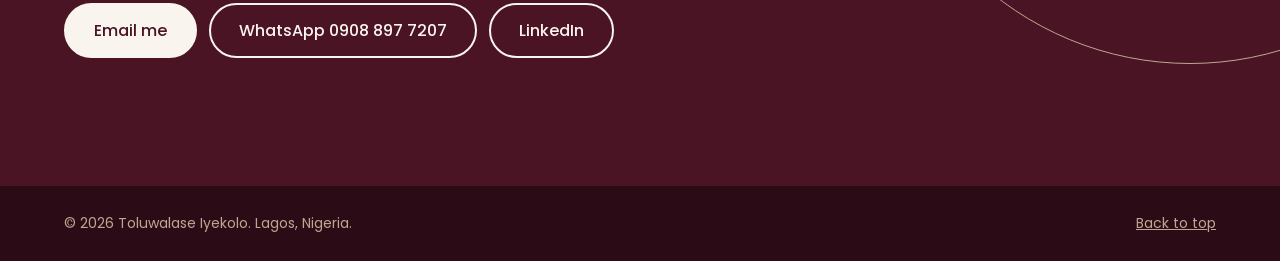
==== commit b12da997: "Add files via upload" ====
--- a/index.html
+++ b/index.html
@@ -4,7 +4,7 @@
 <meta charset="utf-8">
 <meta name="viewport" content="width=device-width, initial-scale=1">
 <title>Toluwalase Iyekolo | Brand storyteller and content creator in Lagos</title>
-<meta name="description" content="Toluwalase Iyekolo is a Lagos-based creative working in brand storytelling, communications, social media management, marketing and video editing.">
+<meta name="description" content="Toluwalase Iyekolo is a Lagos-based creative working in brand storytelling, communications, marketing and video editing.">
 <link rel="preconnect" href="https://fonts.googleapis.com">
 <link href="https://fonts.googleapis.com/css2?family=Bebas+Neue&family=Poppins:wght@400;500;600&display=swap" rel="stylesheet">
 <style>
@@ -17,7 +17,7 @@
 .bb{font-family:'Bebas Neue',Impact,sans-serif;font-weight:400;line-height:.88;letter-spacing:.01em}
 header{position:fixed;inset:0 0 auto;z-index:20;display:flex;justify-content:space-between;align-items:center;padding:14px 5vw;background:rgba(250,244,239,.88);backdrop-filter:blur(8px)}
 header .logo{font-size:30px;text-decoration:none;color:var(--plum)}
-nav{display:flex;gap:26px;font-size:15px;font-weight:500}
+nav{display:flex;gap:18px;font-size:14px;font-weight:500}
 nav a{text-decoration:none}nav a:hover{text-decoration:underline;text-underline-offset:6px}
 .btn{display:inline-block;background:var(--plum);color:var(--cream);padding:13px 28px;border-radius:99px;text-decoration:none;font-weight:500;border:2px solid var(--plum);cursor:pointer;font:500 16px Poppins;transition:background .2s,color .2s}
 .btn:hover{background:transparent;color:var(--plum)}
@@ -47,6 +47,7 @@
 h2 .out{-webkit-text-stroke:1.5px var(--plum);color:transparent}
 .lead{max-width:60ch;font-size:19px}
 .about{display:grid;grid-template-columns:1.1fr .9fr;gap:6vw;align-items:center}
+.about-photo img{object-position:center 42%}
 .about-photo{aspect-ratio:4/5;background:linear-gradient(200deg,var(--clay),var(--sand));border-radius:200px 200px 24px 24px}
 .pills{display:flex;flex-wrap:wrap;gap:10px;margin-top:26px}
 .pills span{border:1.5px solid var(--plum);color:var(--plum);padding:6px 16px;border-radius:99px;font-size:15px}
@@ -87,7 +88,7 @@
 .tools{display:grid;grid-template-columns:repeat(auto-fit,minmax(240px,1fr));gap:22px;margin-top:40px}
 .tool{background:var(--plum);color:var(--cream);padding:28px;border-radius:28px}
 .tool h3{font-size:30px;color:var(--clay);margin-bottom:12px}
-.tool li{list-style:none;padding:6px 0;border-bottom:1px solid rgba(250,244,239,.18)}
+.tool li{list-style:none;display:flex;align-items:center;gap:12px;padding:8px 0;border-bottom:1px solid rgba(250,244,239,.18)}
 /* contact */
 .contact{background:var(--plum);color:var(--cream);overflow:hidden}
 .contact h2{color:var(--cream)}.contact h2 .out{-webkit-text-stroke-color:var(--cream)}
@@ -106,6 +107,7 @@
 .m-body h3{font-size:clamp(42px,7vw,76px);color:var(--plum);margin-bottom:14px}
 .m-body p{margin-bottom:14px;max-width:62ch}
 .pts{margin:6px 0 18px 20px;max-width:62ch}.pts li{margin-bottom:8px}.rl{display:flex;flex-wrap:wrap;gap:8px}.btn.sm{padding:6px 16px;font-size:14px}
+.ic{width:34px;height:34px;flex:none}.camp.art{grid-template-columns:1fr auto}.post small{position:relative;color:var(--clay);font-size:14px;margin-bottom:6px}
 .m-media{background:#000;display:grid;place-items:center}
 .m-media video,.m-media iframe{width:100%;max-height:82vh;aspect-ratio:16/9;border:0;background:#000}
 .m-media.v video{aspect-ratio:auto;max-width:460px}
@@ -113,7 +115,7 @@
  nav a:not(.btn){display:none}
  .about{grid-template-columns:1fr}
  .hero .photo{height:46vh;right:50%;transform:translateX(50%);opacity:.35}
- .camp{grid-template-columns:90px 1fr}.camp .go{display:none}
+ .camp{grid-template-columns:90px 1fr}.camp.art{grid-template-columns:1fr}.camp .go{display:none}
 }
 @media(prefers-reduced-motion:reduce){*{animation:none!important;transition:none!important;scroll-behavior:auto!important}}
 </style>
@@ -123,7 +125,7 @@
 <header>
   <a class="logo bb" href="#top" aria-label="Toluwalase Iyekolo, home">Toluwalase</a>
   <nav>
-    <a href="#about">About</a><a href="#work">Campaigns</a><a href="#reels">Videos</a><a href="#posts">Viral posts</a><a href="#tools">Tools</a>
+    <a href="#about">About</a><a href="#work">Projects</a><a href="#reels">Videos</a><a href="#posts">Viral posts</a><a href="#personal">Personal brands</a><a href="#editorial">Editorial</a><a href="#tools">Tools</a>
     <a class="btn" href="#contact" style="padding:7px 20px;color:var(--cream)">Work with me</a>
   </nav>
 </header>
@@ -131,23 +133,22 @@
 <main id="top">
 <div class="hero">
   <div class="arc a1"></div><div class="arc a2"></div><div class="arc a3"></div>
-  <div class="photo"><img src="images/tolu-hero.png" alt="Toluwalase Iyekolo smiling" onerror="this.remove()"></div>
+  <div class="photo"><img src="images/tolu-hero.jpg" alt="Toluwalase Iyekolo smiling" onerror="this.remove()"></div>
   <div class="hero-text">
     <p class="hi">Hi, my name is</p>
     <h1 class="bb"><span class="n1">Iyekolo</span><span class="n2">Toluwalase</span></h1>
-    <p class="roles">Brand storytelling, communications, social media management, marketing and video editing.</p>
+    <p class="roles">Brand storytelling, communications, marketing and video editing.</p>
     <div class="cta"><a class="btn" href="#work">See my work</a><a class="btn o" href="#contact">Start a project</a></div>
-    <div class="stats"><div><b>4</b><span>brands and campaigns<br>featured below</span></div><div><b>20</b><span>states reached with<br>Girls Beyond Limit 2.0</span></div></div>
-  </div>
+      </div>
 </div>
 
 <section id="about" class="about">
   <div>
     <h2 class="bb">About <span class="out">me</span></h2>
     <p class="lead">I'm a creative based in Lagos, Nigeria, passionate about storytelling and bringing ideas to life. I work across creative ideation, content development, visual storytelling and video production, crafting narratives that connect brands with people and communicate their messages with intention.</p>
-    <div class="pills"><span>Creative ideation</span><span>Content development</span><span>Visual storytelling</span><span>Video production</span><span>Social media management</span></div>
+    <div class="pills"><span>Creative ideation</span><span>Content development</span><span>Visual storytelling</span><span>Video production</span><span>Marketing</span><span>Brands and communication</span></div>
   </div>
-  <div class="about-photo"><img src="images/tolu-about.png" alt="Portrait of Toluwalase Iyekolo" onerror="this.remove()"></div>
+  <div class="about-photo"><img src="images/tolu-about.jpg" alt="Portrait of Toluwalase Iyekolo" onerror="this.remove()"></div>
 </section>
 
 <section class="mission">
@@ -157,14 +158,14 @@
 </section>
 
 <section id="work">
-  <h2 class="bb">Campaigns <span class="out">I've worked on</span></h2>
+  <h2 class="bb">Projects <span class="out">I have worked on</span></h2>
   <p class="lead">Select a project to read what I did and the role I played.</p>
   <div class="camps" id="camps"></div>
 </section>
 
 <section id="reels" class="reels">
   <h2 class="bb">Video <span class="out">content</span></h2>
-  <p class="lead">Event coverage, creative content and interviews for different brands. Select a video to watch it here.</p>
+  <p class="lead">Event coverage, creative content and interviews for different brands.<br>Select a video to watch it here.</p>
   <div class="rgrid" id="reels-grid"></div>
 </section>
 
@@ -174,13 +175,25 @@
   <div class="pgrid" id="posts-grid"></div>
 </section>
 
+<section id="personal">
+  <h2 class="bb">Personal brand <span class="out">content</span></h2>
+  <p class="lead">Content creation and creative execution for the Instagram pages of people building their own personal brands.</p>
+  <div class="pgrid" id="personal-grid"></div>
+</section>
+
+<section id="editorial" class="reels">
+  <h2 class="bb">Editorial and <span class="out">blog writing</span></h2>
+  <p class="lead">Written editorial samples I developed for NBG Africa's proposed blog.<br>Select a piece to read it.</p>
+  <div class="camps" id="art-grid"></div>
+</section>
+
 <section id="tools">
   <h2 class="bb">Tools <span class="out">I work with</span></h2>
   <p class="lead">The tools I use to craft your story and share it with your target audience.</p>
   <div class="tools">
-    <div class="tool"><h3 class="bb">Content creation</h3><ul><li>CapCut</li><li>Canva</li></ul></div>
-    <div class="tool"><h3 class="bb">Social media and content management</h3><ul><li>TikTok</li><li>X</li><li>Instagram</li><li>LinkedIn</li></ul></div>
-    <div class="tool"><h3 class="bb">Content planning</h3><ul><li>Google Docs</li><li>Notion</li><li>Google Sheets</li></ul></div>
+    <div class="tool"><h3 class="bb">Content creation</h3><ul><li><svg class="ic" viewBox="0 0 40 40" aria-hidden="true"><circle cx="20" cy="20" r="20" fill="#fff"/><path d="M10 14l20 12M10 26l20-12" stroke="#000" stroke-width="3.5" stroke-linecap="round"/></svg>CapCut</li><li><svg class="ic" viewBox="0 0 40 40" aria-hidden="true"><circle cx="20" cy="20" r="20" fill="#6D3FF2"/><text x="20" y="26" text-anchor="middle" font-family="Georgia,serif" font-style="italic" font-weight="700" font-size="17" fill="#fff">Ca</text></svg>Canva</li></ul></div>
+    <div class="tool"><h3 class="bb">Publishing platforms</h3><ul><li><svg class="ic" viewBox="0 0 40 40" aria-hidden="true"><circle cx="20" cy="20" r="20" fill="#000"/><path d="M21 10v14a4.5 4.5 0 1 1-4.5-4.5M21 10c.5 3.5 3 5.5 6.5 5.7" fill="none" stroke="#fff" stroke-width="3.2" stroke-linecap="round"/></svg>TikTok</li><li><svg class="ic" viewBox="0 0 40 40" aria-hidden="true"><circle cx="20" cy="20" r="20" fill="#000"/><path d="M12 11l16 18M28 11L12 29" stroke="#fff" stroke-width="3" stroke-linecap="round"/></svg>X</li><li><svg class="ic" viewBox="0 0 40 40" aria-hidden="true"><defs><linearGradient id="igg" x1="0" y1="1" x2="1" y2="0"><stop offset="0" stop-color="#FEDA75"/><stop offset=".4" stop-color="#FA7E1E"/><stop offset=".65" stop-color="#D62976"/><stop offset="1" stop-color="#4F5BD5"/></linearGradient></defs><rect width="40" height="40" rx="11" fill="url(#igg)"/><rect x="9" y="9" width="22" height="22" rx="7" fill="none" stroke="#fff" stroke-width="2.6"/><circle cx="20" cy="20" r="5.2" fill="none" stroke="#fff" stroke-width="2.6"/><circle cx="27" cy="13" r="1.6" fill="#fff"/></svg>Instagram</li><li><svg class="ic" viewBox="0 0 40 40" aria-hidden="true"><rect width="40" height="40" rx="8" fill="#0A66C2"/><text x="20" y="28" text-anchor="middle" font-family="Arial,sans-serif" font-weight="700" font-size="20" fill="#fff">in</text></svg>LinkedIn</li></ul></div>
+    <div class="tool"><h3 class="bb">Content planning</h3><ul><li><svg class="ic" viewBox="0 0 40 40" aria-hidden="true"><path d="M9 3h16l8 8v26H9z" fill="#4285F4"/><path d="M25 3l8 8h-8z" fill="#A1C2FA"/><path d="M14 20h14M14 25h14M14 30h9" stroke="#fff" stroke-width="2.2"/></svg>Google Docs</li><li><svg class="ic" viewBox="0 0 40 40" aria-hidden="true"><rect x="3" y="3" width="34" height="34" rx="6" fill="#fff" stroke="#000" stroke-width="2.5"/><text x="20" y="29" text-anchor="middle" font-family="Georgia,serif" font-weight="700" font-size="22" fill="#000">N</text></svg>Notion</li><li><svg class="ic" viewBox="0 0 40 40" aria-hidden="true"><path d="M9 3h16l8 8v26H9z" fill="#0F9D58"/><path d="M25 3l8 8h-8z" fill="#87CEAC"/><rect x="14" y="19" width="14" height="12" fill="none" stroke="#fff" stroke-width="2"/><path d="M14 25h14M21 19v12" stroke="#fff" stroke-width="2"/></svg>Google Sheets</li></ul></div>
   </div>
 </section>
 
@@ -190,8 +203,8 @@
   <p class="lead">Tell me about your brand, your campaign or your next event. I'll get back to you.</p>
   <div class="cta" style="margin-top:30px">
     <a class="btn" href="mailto:iyekolotoluwalase@gmail.com?subject=Project%20enquiry">Email me</a>
-    <a class="btn o" href="https://wa.me/2349165615518" target="_blank" rel="noopener">WhatsApp 0916 561 5518</a>
-    <a class="btn o" href="https://www.linkedin.com/in/" target="_blank" rel="noopener" id="li">LinkedIn</a>
+    <a class="btn o" href="https://wa.me/2349088977207" target="_blank" rel="noopener">WhatsApp 0908 897 7207</a>
+    <a class="btn o" href="https://www.linkedin.com/in/toluwalase-iyekolo" target="_blank" rel="noopener" id="li">LinkedIn</a>
   </div>
 </section>
 </main>
@@ -206,14 +219,15 @@
    Videos: put an .mp4 in /videos and set src:"videos/name.mp4",
    or use a YouTube video ID with yt:"VIDEO_ID". */
 const CAMPAIGNS=[
- {t:"Girls Beyond Limit 2.0",img:"images/gbl.jpg",tag:"SheCanDo: Dream. Solve. Lead.",d:"The campaign aimed to reach girls across 20 states in Nigeria. My role involved coordinating state-level volunteer recruitment, exploring creative approaches to securing sponsorships, and overseeing the social media team to support campaign awareness and communication.",pts:["A future vision and problem-solving workshop for girls, running 21 to 25 October","The goal was to reach 10,000 girls across 20 states, up from over 6,000 the year before","The media strategy covered graphics, video and social media: the program announcement, calls for volunteers and sponsors, a recap of last year, and daily countdowns"],link:"presentations/gbl-media-strategy.pdf"},
- {t:"GOtv Jam Festival",img:"images/jam.jpg",tag:"GOtv Boxing Night, 26 December",d:"A boxing and entertainment festival campaign. I collaborated with the digital media team to develop creative marketing ideas, create promotional content, and explore influencer collaborations to increase awareness and encourage ticket purchases online.",pts:["A three-month roadmap from October to December, building to the event on 26 December","October set the stage with throwbacks and teasers, November built hype with influencers, skits and early bird tickets, and December pushed countdowns and final ticket sales","The event day plan covered a live digital takeover, influencer coverage and third-party media partners"]},
- {t:"BBN Prize Presentation",img:"images/bbn.jpg",tag:"Event coverage for NBG Africa",d:"An event coverage project documenting the Big Brother prize presentation for NBG Africa's digital platforms. I worked with the team on event coverage and content production, capturing key moments and helping develop engaging content to communicate the event experience to the brand's online audience.",pts:["Covered housemate and guest arrivals, a quick-fire trivia segment, and the prize handover","Edited short videos and published them in real time to keep the online audience updated","Watch the content that was posted below"],reels:["DPgUqX1iDwQ","DPgVEQkCFUQ","DPgXUXqCLxG","DPgXdz2iPQ1","DPgYtwPiBE_","DPgaXOLCKm_","DPgev0vCG9Z","DPgkdy6CERB","DPgoWe1iG2R","DPg6W5GiHx8","DPhFcFOCFUJ","DPhOKKwiLZS","DPhSguViKVM","DPifvE0CGte"],link:"presentations/bbn-live-prize-presentation.pdf"}
-];
+ {t:"Girls Beyond Limit 2.0",img:"images/gbl.jpg",tag:"SheCanDo: Dream. Solve. Lead.",d:"The campaign aimed to reach girls across 20 states in Nigeria. My role involved coordinating state-level volunteer recruitment, exploring creative approaches to securing sponsorships, and overseeing the social media team to support campaign awareness and communication.",link:"presentations/gbl-media-strategy.pdf"},
+ {t:"GOtv Jam Festival",img:"images/jam.jpg",tag:"Boxing and entertainment festival",d:"A boxing and entertainment festival campaign. I collaborated with the digital media team to develop creative marketing ideas, create promotional content, and explore influencer collaborations to increase awareness and encourage ticket purchases online.",link:"presentations/gotv-campaign-roadmap.pdf"},
+ {t:"BBN Prize Presentation",img:"images/bbn.jpg",tag:"Event coverage for NBG Africa",d:"An event coverage project documenting the Big Brother prize presentation for NBG Africa's digital platforms. I worked with the team on event coverage and content production, capturing key moments and helping develop engaging content to communicate the event experience to the brand's online audience.",reels:["DPgUqX1iDwQ","DPgVEQkCFUQ","DPgXUXqCLxG","DPgXdz2iPQ1","DPgYtwPiBE_","DPgaXOLCKm_","DPgev0vCG9Z","DPgkdy6CERB","DPgoWe1iG2R","DPg6W5GiHx8","DPhFcFOCFUJ","DPhOKKwiLZS","DPhSguViKVM","DPifvE0CGte"],link:"presentations/bbn-live-prize-presentation.pdf"}
+];
+/* Videos: ig = Instagram reel code. src = an .mp4 in the /videos folder (plays on the site; falls back to Instagram if the file is missing). */
 const VIDEOS=[
  {t:"TNT Files",s:"Video coverage",img:"images/tnt.jpg",ig:"DeZeYfFMjew"},
- {t:"Multichoice x Kuramo College",s:"Video content",img:"images/multichoice.jpg",ig:"DQZ21B8iGqg"},
- {t:"Cakes by Yosola",s:"Video coverage",img:"images/yosola.jpg",ig:"Debpv1ABtU2"},
+ {t:"Multichoice x Kuramo College",s:"Video content",img:"images/multichoice.jpg",ig:"DQZ21B8iGqg",src:"videos/multichoice-kuramo.mp4"},
+ {t:"Cakes by Yosola",s:"Video coverage",img:"images/yosola.jpg",ig:"Debpv1ABtU2",src:"videos/cakes-by-yosola.mp4"},
  {t:"NBG Africa x BBN",s:"Video coverage",img:"images/nbg-interview.jpg",ig:"DPhFcFOCFUJ"}
 ];
 const POSTS=[
@@ -221,6 +235,18 @@
  {t:"Who do you think slayed the “Beez in the Trap” trend?",img:"images/post2.jpg",url:"https://www.instagram.com/p/DQrrJHLiFaR/"},
  {t:"Unforgettable Big Brother friendships that defined the show",img:"images/post3.jpg",url:"https://www.instagram.com/p/DPvy5vekW5Q/"},
  {t:"Iconic siblings that keep serving family goals",img:"images/post4.jpg",url:"https://www.instagram.com/p/DQJDnNLiN0q/"}
+];
+/* Personal brands: replace the sample entries with the real people and their Instagram pages. */
+const PERSONAL=[
+ {n:"Name of person 1",h:"@instagram_handle",d:"Content creation and creative execution for their Instagram page.",img:"images/person1.jpg",url:"https://www.instagram.com/"},
+ {n:"Name of person 2",h:"@instagram_handle",d:"Content creation and creative execution for their Instagram page.",img:"images/person2.jpg",url:"https://www.instagram.com/"},
+ {n:"Name of person 3",h:"@instagram_handle",d:"Content creation and creative execution for their Instagram page.",img:"images/person3.jpg",url:"https://www.instagram.com/"}
+];
+/* Editorial: replace the sample entries with your real articles. body = paragraphs. link = optional Google Doc link. */
+const EDITORIAL=[
+ {t:"Article title 1",tag:"Written for NBG Africa's proposed blog",body:["Paste the article here, one paragraph per entry."],link:""},
+ {t:"Article title 2",tag:"Written for NBG Africa's proposed blog",body:["Paste the article here, one paragraph per entry."],link:""},
+ {t:"Article title 3",tag:"Written for NBG Africa's proposed blog",body:["Paste the article here, one paragraph per entry."],link:""}
 ];
 /* =================================== */
 const $=s=>document.querySelector(s),dlg=$('#dlg'),box=$('#dlg-in');
@@ -228,14 +254,18 @@
 $('#camps').innerHTML=CAMPAIGNS.map((c,i)=>`<button class="camp" data-i="${i}"><div class="th">${img(c.img,c.t)}</div><div><h3 class="bb">${c.t}</h3><p>${c.tag}</p></div><span class="go">Read more</span></button>`).join('');
 $('#reels-grid').innerHTML=VIDEOS.map((v,i)=>`<button class="reel" data-v="${i}" aria-label="Play ${v.t}">${img(v.img,"")}<span class="play"></span><span class="cap"><b>${v.t}</b><span>${v.s}</span></span></button>`).join('');
 $('#posts-grid').innerHTML=POSTS.map(p=>`<a class="post" href="${p.url}" target="_blank" rel="noopener">${img(p.img,"")}<b>${p.t}</b><span>View on Instagram</span></a>`).join('');
+$('#personal-grid').innerHTML=PERSONAL.map(p=>`<a class="post" href="${p.url}" target="_blank" rel="noopener">${img(p.img,"")}<small>${p.h}</small><b>${p.n}</b><span>${p.d}</span></a>`).join('');
+$('#art-grid').innerHTML=EDITORIAL.map((a,i)=>`<button class="camp art" data-a="${i}"><div><h3 class="bb">${a.t}</h3><p>${a.tag}</p></div><span class="go">Read</span></button>`).join('');
 function open(h){box.innerHTML=h;dlg.showModal()}
 function shut(){box.innerHTML="";dlg.close()}
+const igBox=(id,t,sub)=>`<div class="m-media v" style="background:var(--cream)"><iframe src="https://www.instagram.com/reel/${id}/embed" style="width:100%;max-width:420px;height:min(78vh,720px);aspect-ratio:auto;background:#fff" allow="autoplay;fullscreen" allowfullscreen title="${t||'Reel'}"></iframe></div><div class="m-body" style="padding:18px 30px">${t?`<h3 class="bb" style="font-size:40px;margin:0">${t}</h3><p style="margin:0 0 10px">${sub}</p>`:""}<a class="btn o" href="https://www.instagram.com/reel/${id}/" target="_blank" rel="noopener">Watch on Instagram</a></div>`;
+window.igFall=i=>{const p=VIDEOS[i];box.innerHTML=igBox(p.ig,p.t,p.s)};
 document.addEventListener('click',e=>{
- const g=e.target.closest('[data-ig]');if(g){const id=g.dataset.ig;open(`<div class="m-media v" style="background:var(--cream)"><iframe src="https://www.instagram.com/reel/${id}/embed" style="width:100%;max-width:420px;height:min(78vh,720px);aspect-ratio:auto;background:#fff" allow="autoplay;fullscreen" allowfullscreen title="Reel"></iframe></div><div class="m-body" style="padding:18px 30px"><a class="btn o" href="https://www.instagram.com/reel/${id}/" target="_blank" rel="noopener">Watch on Instagram</a></div>`);return}
- const c=e.target.closest('.camp'),v=e.target.closest('.reel');
- if(c){const p=CAMPAIGNS[c.dataset.i];open(`<div class="m-body"><h3 class="bb">${p.t}</h3><p><strong>${p.tag}</strong></p><p>${p.d}</p><ul class="pts">${p.pts.map(x=>`<li>${x}</li>`).join("")}</ul>${p.reels?`<div class="rl">${p.reels.map((r,k)=>`<button class="btn o sm" data-ig="${r}">Reel ${k+1}</button>`).join("")}</div>`:""}<div class="cta" style="margin-top:20px">${p.link?`<a class="btn" href="${p.link}" target="_blank" rel="noopener">View the full presentation</a>`:""}<a class="btn o" href="#contact" onclick="shut()">Talk to me about a similar project</a></div></div>`)}
- if(v){const p=VIDEOS[v.dataset.v];if(p.ig){open(`<div class="m-media v" style="background:var(--cream)"><iframe src="https://www.instagram.com/reel/${p.ig}/embed" style="width:100%;max-width:420px;height:min(78vh,720px);aspect-ratio:auto;background:#fff" allow="autoplay;fullscreen" allowfullscreen title="${p.t}"></iframe></div><div class="m-body" style="padding:18px 30px"><h3 class="bb" style="font-size:40px;margin:0">${p.t}</h3><p style="margin:0 0 10px">${p.s}</p><a class="btn o" href="https://www.instagram.com/reel/${p.ig}/" target="_blank" rel="noopener">Watch on Instagram</a></div>`);return}
- open(`<div class="m-media">${p.yt?`<iframe src="https://www.youtube-nocookie.com/embed/${p.yt}?autoplay=1" allow="autoplay;fullscreen" allowfullscreen title="${p.t}"></iframe>`:`<video src="${p.src}" controls autoplay playsinline></video>`}</div><div class="m-body" style="padding:22px 30px"><h3 class="bb" style="font-size:44px;margin:0">${p.t}</h3><p style="margin:0">${p.s}</p></div>`)}
+ const g=e.target.closest('[data-ig]');if(g){open(igBox(g.dataset.ig));return}
+ const c=e.target.closest('.camp[data-i]'),v=e.target.closest('.reel'),a=e.target.closest('[data-a]');
+ if(c){const p=CAMPAIGNS[c.dataset.i];open(`<div class="m-body"><h3 class="bb">${p.t}</h3><p><strong>${p.tag}</strong></p><p>${p.d}</p>${p.reels?`<p><strong>Watch the content that was posted</strong></p><div class="rl">${p.reels.map((r,k)=>`<button class="btn o sm" data-ig="${r}">Reel ${k+1}</button>`).join("")}</div>`:""}${p.link?`<div class="cta" style="margin-top:22px"><a class="btn" href="${p.link}" target="_blank" rel="noopener">View further details</a></div>`:""}</div>`)}
+ if(a){const p=EDITORIAL[a.dataset.a];open(`<div class="m-body"><h3 class="bb">${p.t}</h3><p><strong>${p.tag}</strong></p>${p.body.map(x=>`<p>${x}</p>`).join("")}${p.link?`<a class="btn" href="${p.link}" target="_blank" rel="noopener">Read the full piece</a>`:""}</div>`)}
+ if(v){const i=v.dataset.v,p=VIDEOS[i];if(p.src){open(`<div class="m-media"><video src="${p.src}" controls autoplay playsinline onerror="igFall(${i})"></video></div><div class="m-body" style="padding:18px 30px"><h3 class="bb" style="font-size:40px;margin:0">${p.t}</h3><p style="margin:0 0 10px">${p.s}</p><a class="btn o" href="https://www.instagram.com/reel/${p.ig}/" target="_blank" rel="noopener">Watch on Instagram</a></div>`)}else open(igBox(p.ig,p.t,p.s))}
 });
 $('#close').onclick=shut;
 dlg.addEventListener('click',e=>{if(e.target===dlg)shut()});
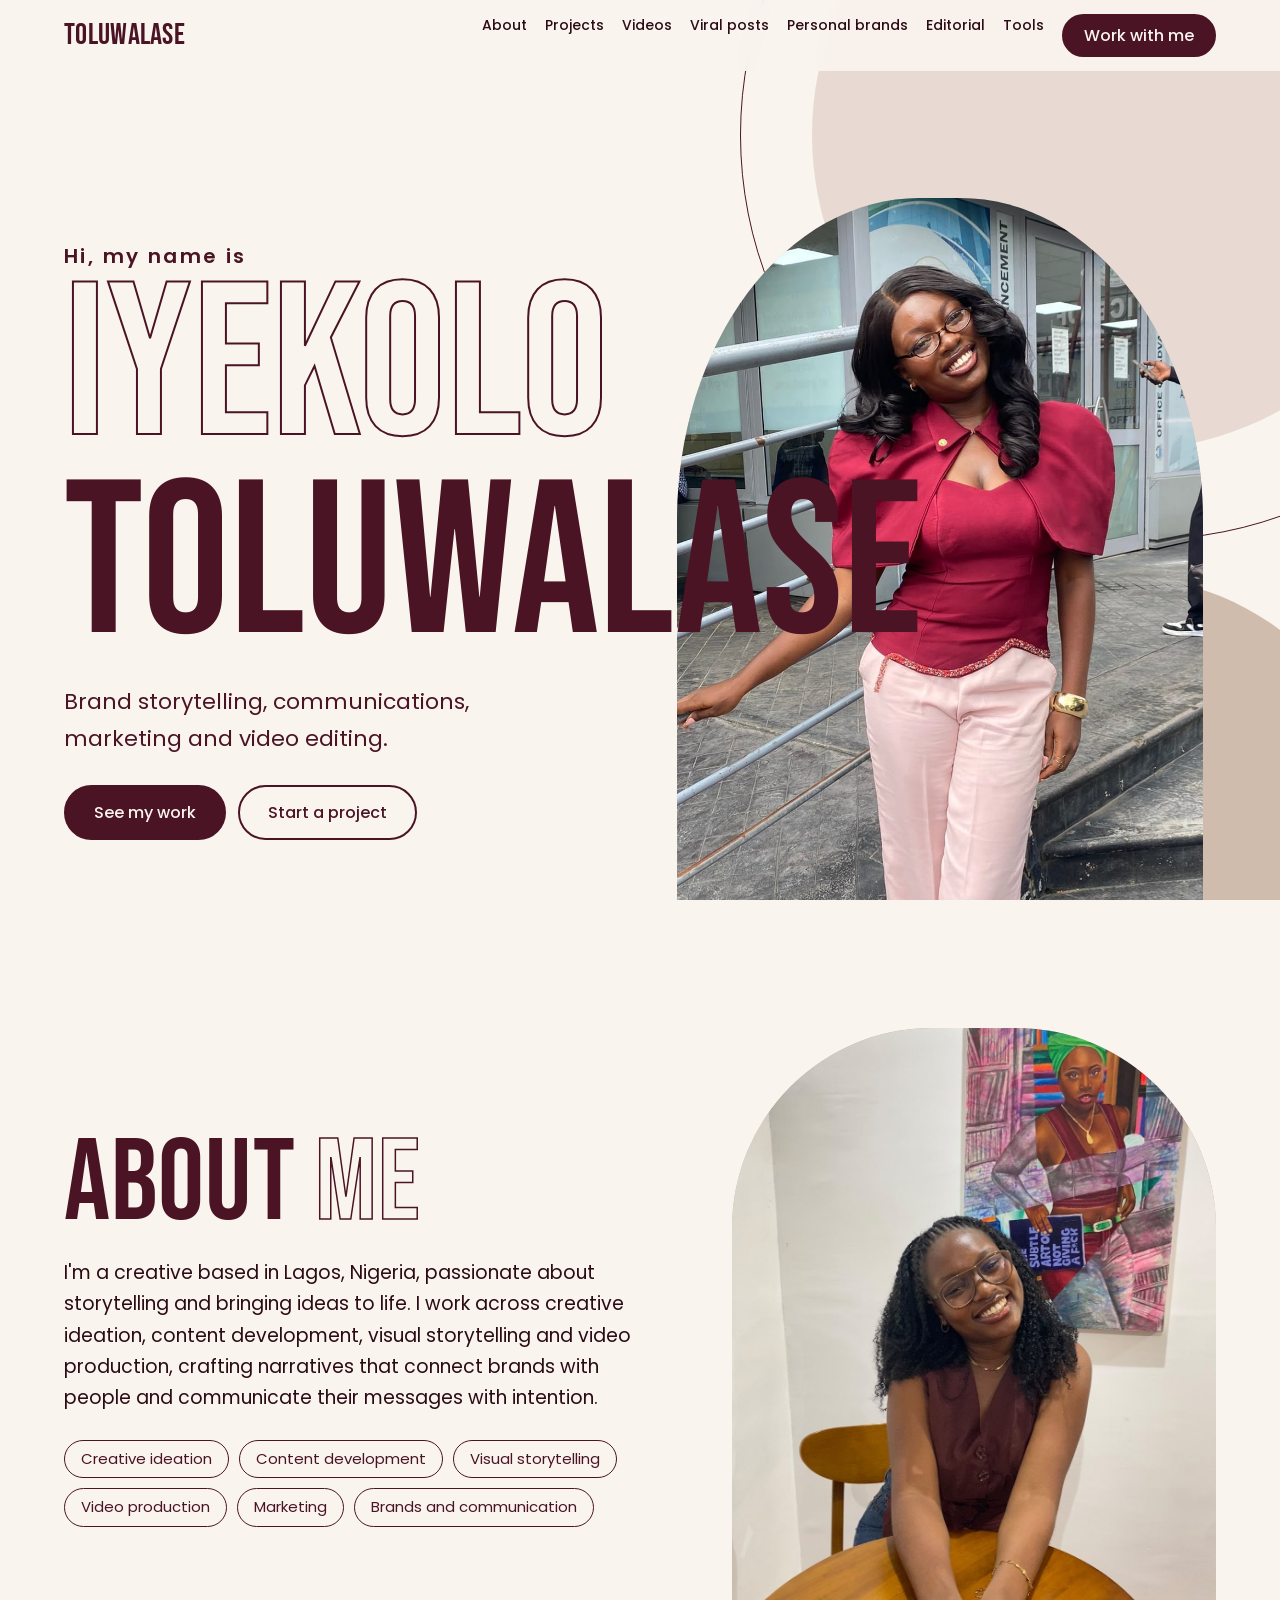
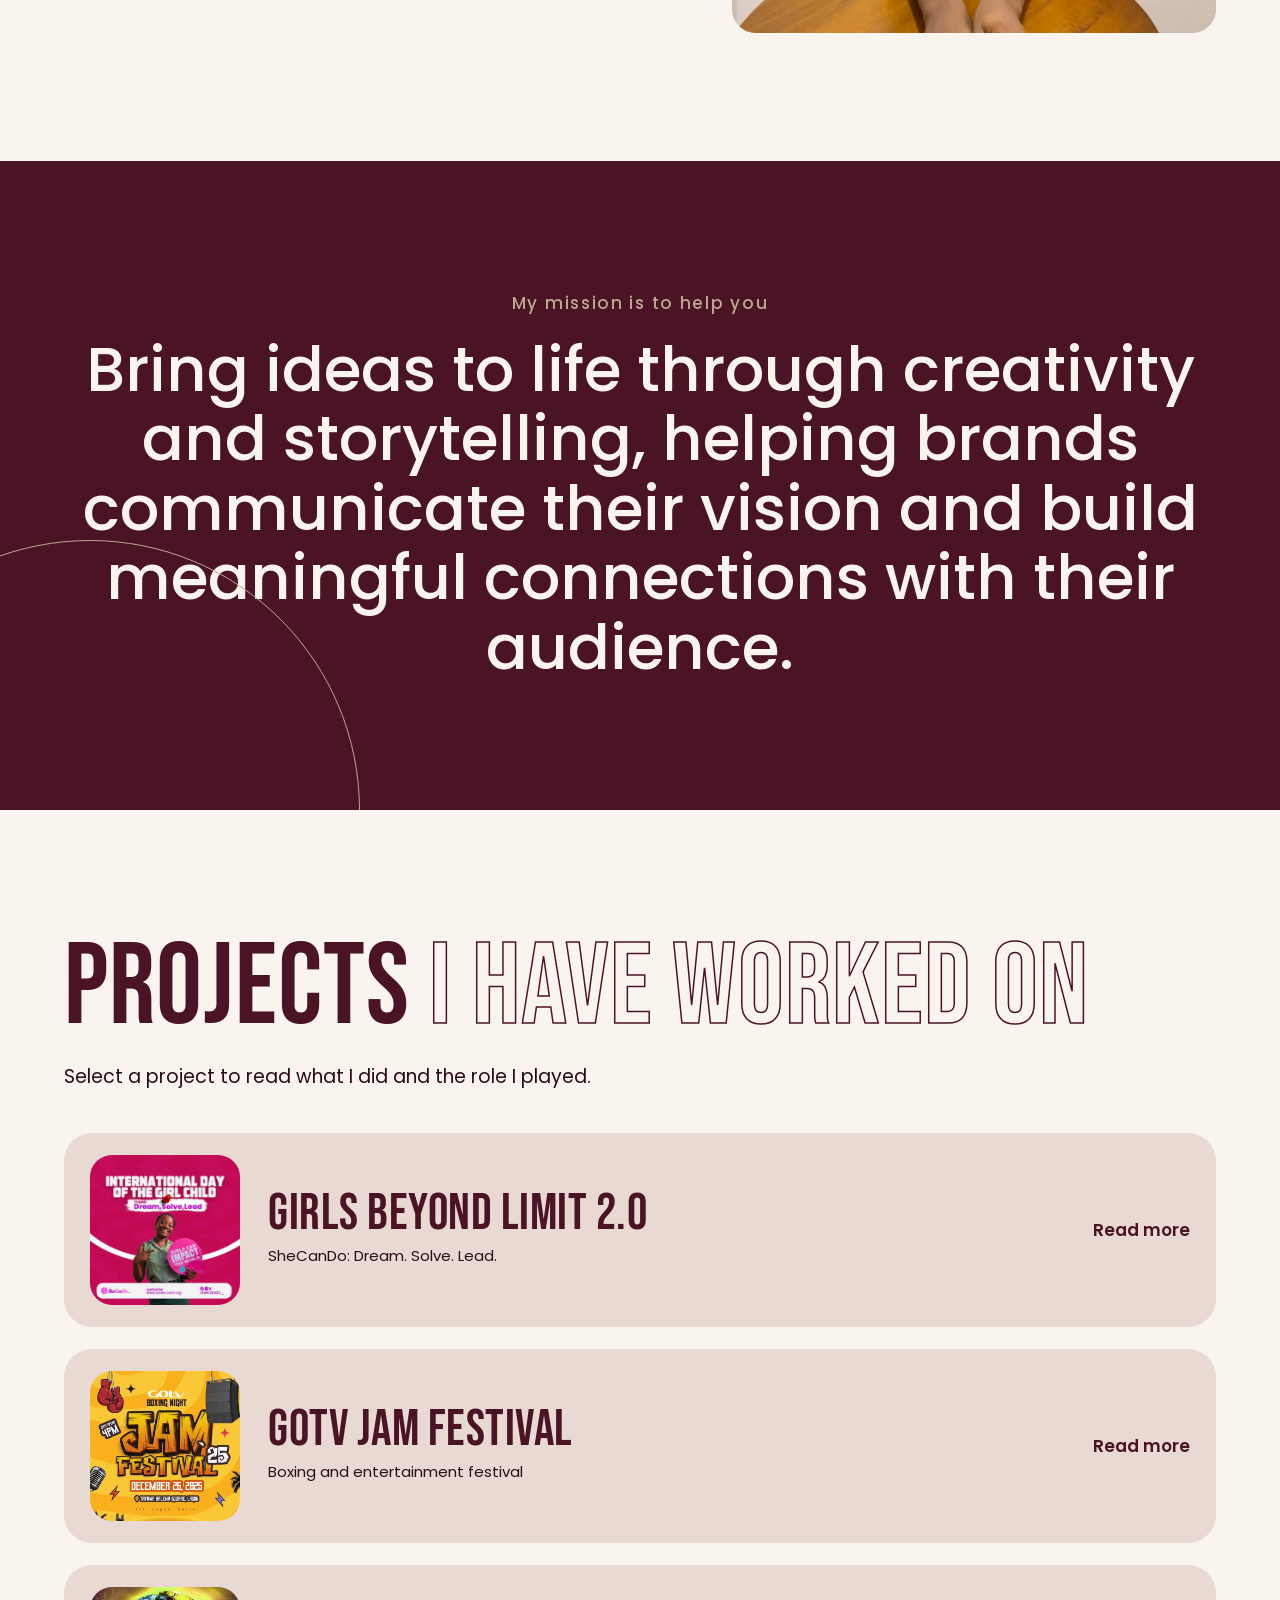
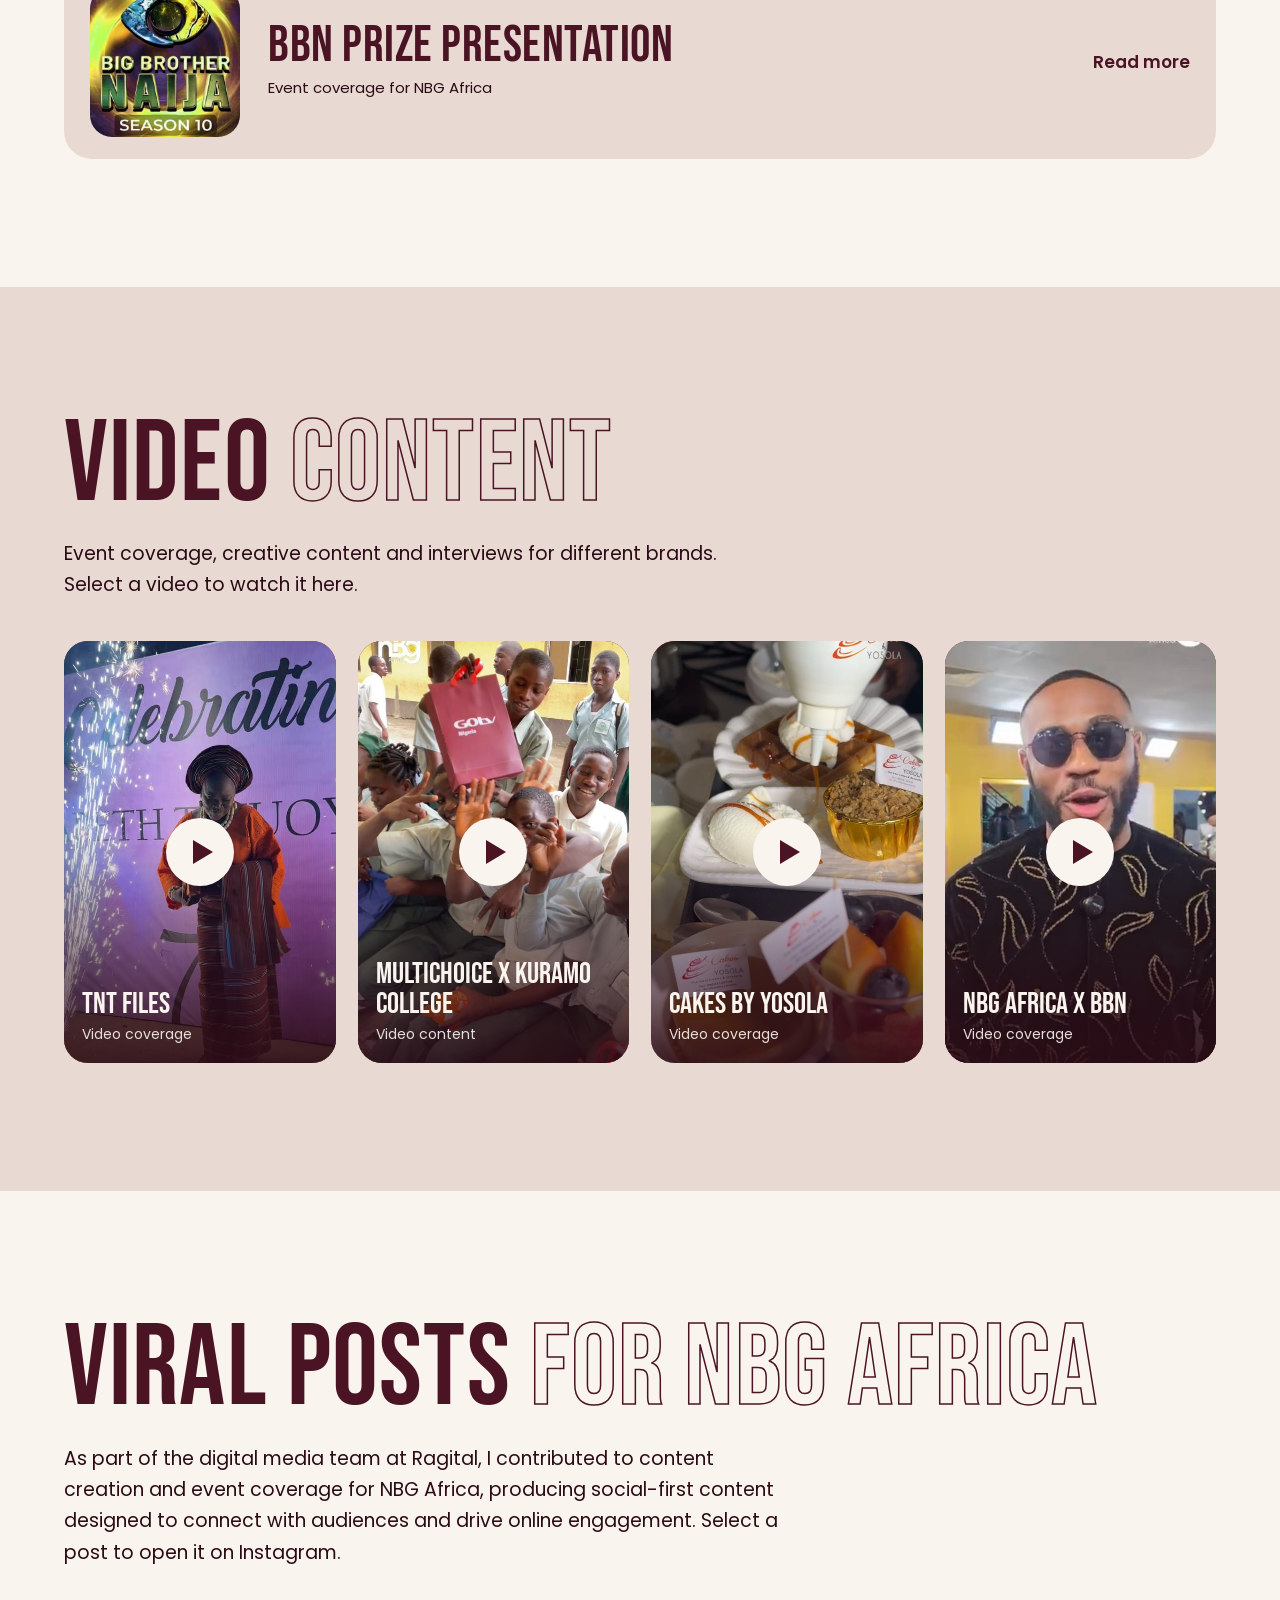
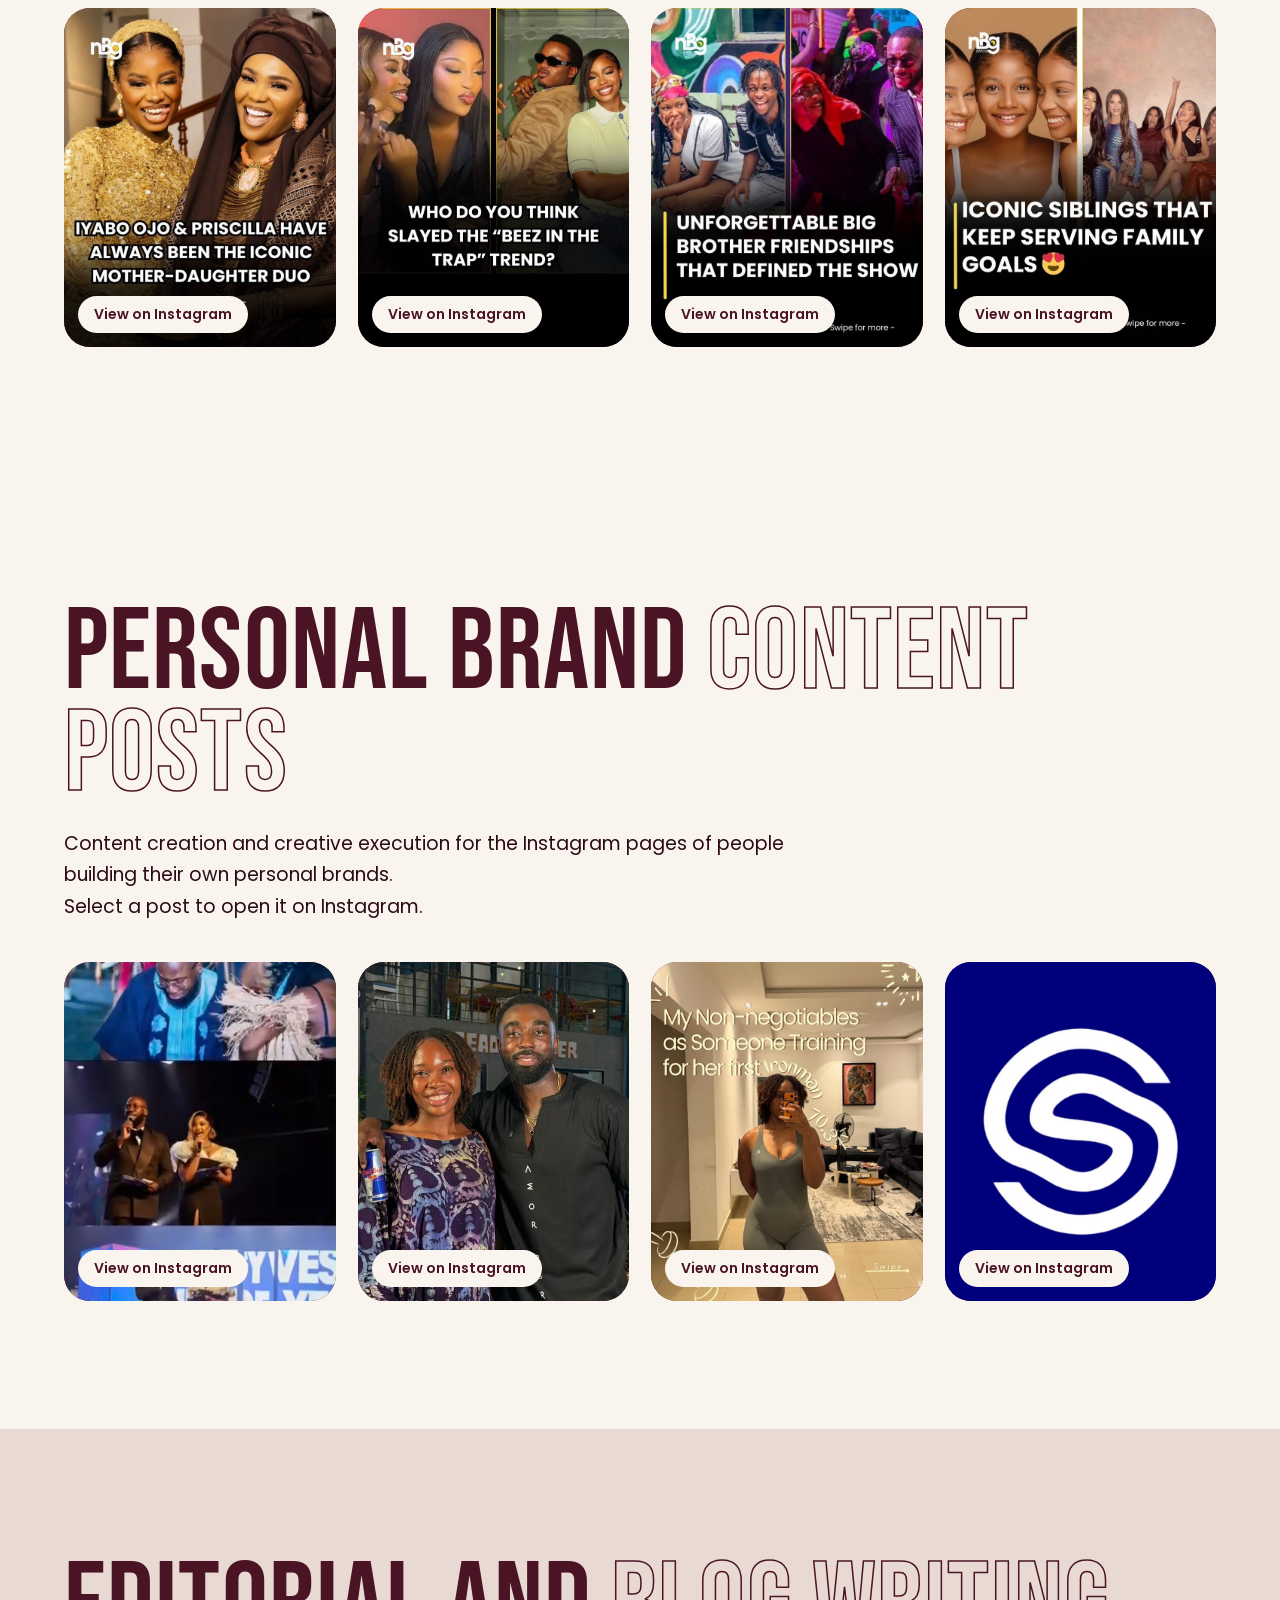
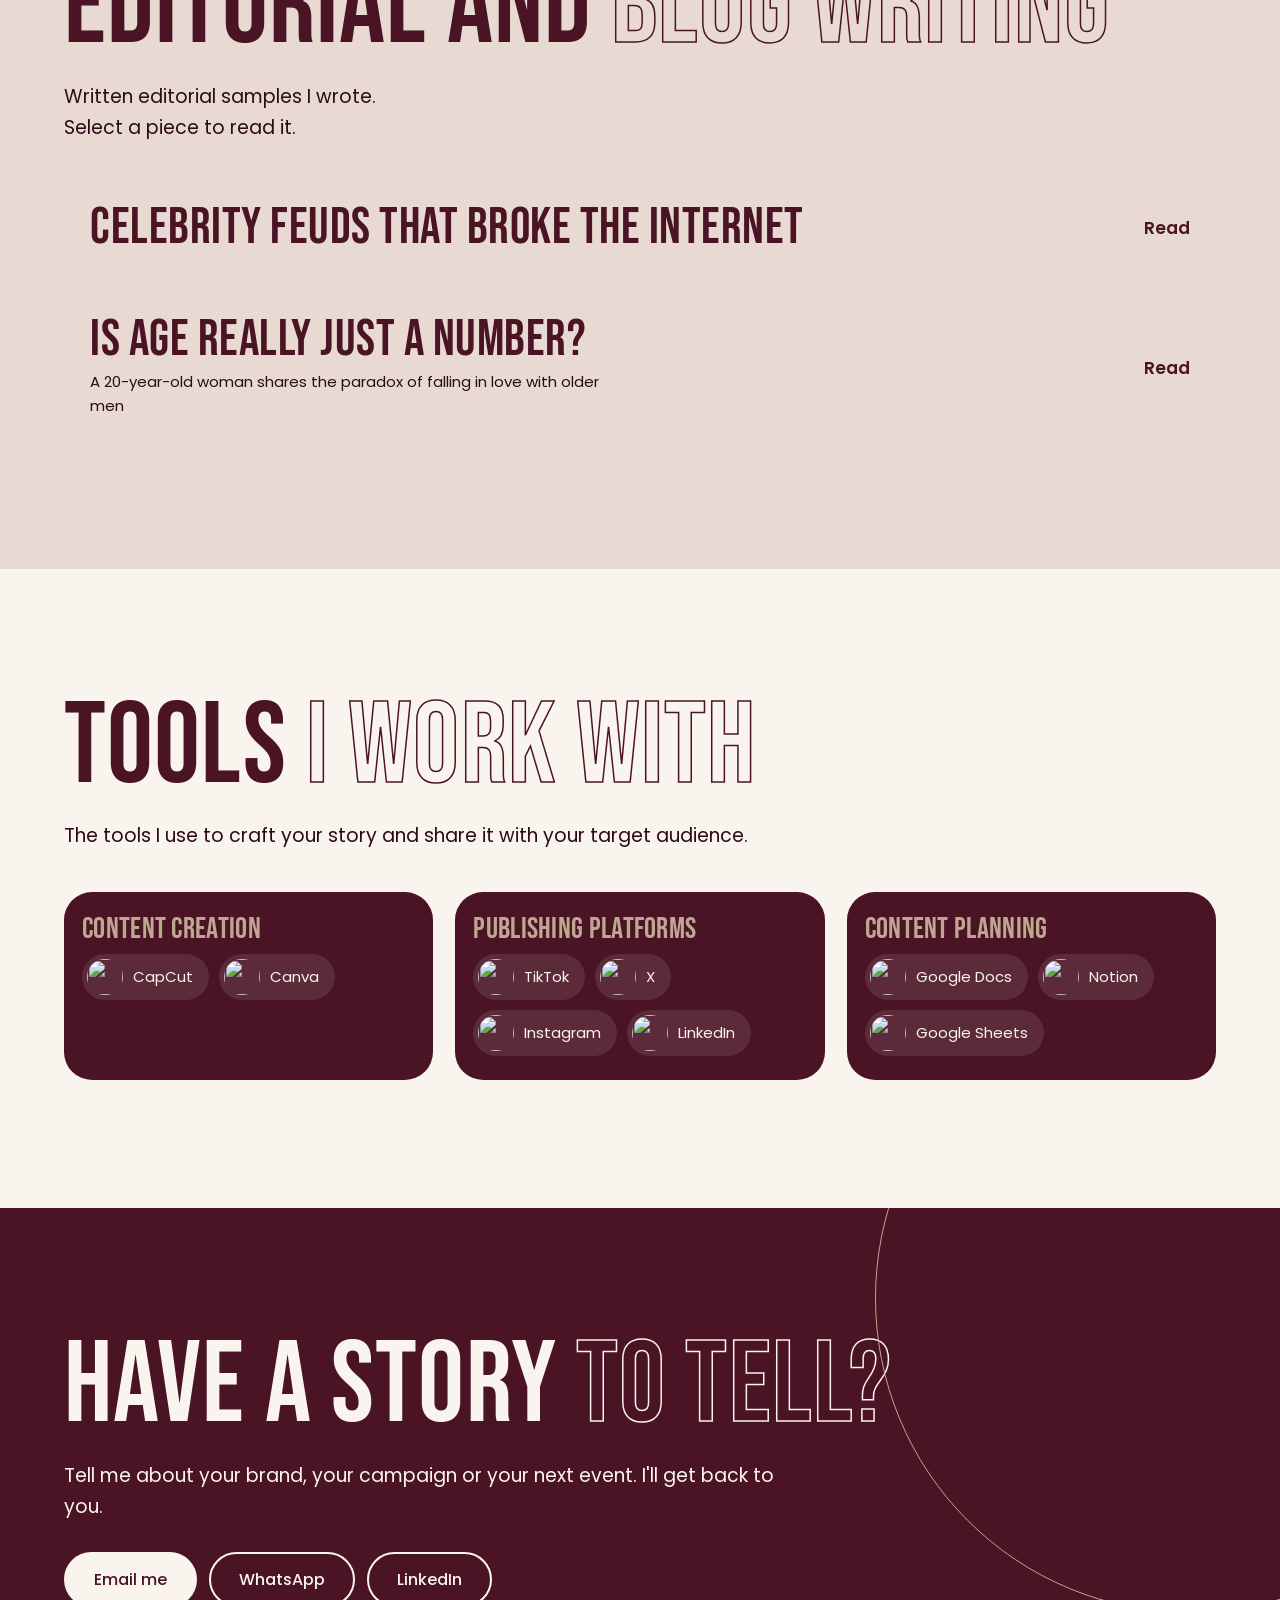
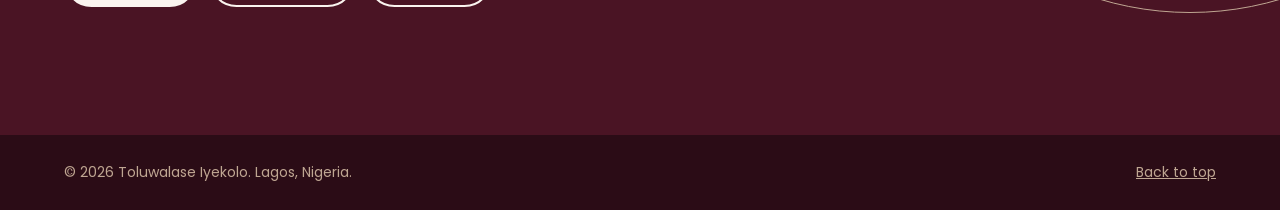
==== commit 580735f2: "Add files via upload" ====
--- a/index.html
+++ b/index.html
@@ -16,7 +16,7 @@
 :focus-visible{outline:3px solid var(--plum);outline-offset:3px}
 .bb{font-family:'Bebas Neue',Impact,sans-serif;font-weight:400;line-height:.88;letter-spacing:.01em}
 header{position:fixed;inset:0 0 auto;z-index:20;display:flex;justify-content:space-between;align-items:center;padding:14px 5vw;background:rgba(250,244,239,.88);backdrop-filter:blur(8px)}
-header .logo{font-size:30px;text-decoration:none;color:var(--plum)}
+header .burger{order:3}header .logo{font-size:30px;text-decoration:none;color:var(--plum)}
 nav{display:flex;gap:18px;font-size:14px;font-weight:500}
 nav a{text-decoration:none}nav a:hover{text-decoration:underline;text-underline-offset:6px}
 .btn{display:inline-block;background:var(--plum);color:var(--cream);padding:13px 28px;border-radius:99px;text-decoration:none;font-weight:500;border:2px solid var(--plum);cursor:pointer;font:500 16px Poppins;transition:background .2s,color .2s}
@@ -86,9 +86,9 @@
 .post b{font:600 20px/1.3 Poppins}.post span{margin-top:12px;color:var(--clay);font-size:14px}
 /* tools */
 .tools{display:grid;grid-template-columns:repeat(auto-fit,minmax(240px,1fr));gap:22px;margin-top:40px}
-.tool{background:var(--plum);color:var(--cream);padding:28px;border-radius:28px}
+.tool{background:var(--plum);color:var(--cream);padding:24px 18px;border-radius:28px}
 .tool h3{font-size:30px;color:var(--clay);margin-bottom:12px}
-.tool li{list-style:none;display:flex;align-items:center;gap:12px;padding:8px 0;border-bottom:1px solid rgba(250,244,239,.18)}
+.tool ul{display:flex;flex-wrap:wrap;gap:10px;padding:0}.tool li{list-style:none;display:flex;align-items:center;gap:10px;padding:5px 16px 5px 5px;border-radius:99px;background:rgba(250,244,239,.1);font-size:15px}
 /* contact */
 .contact{background:var(--plum);color:var(--cream);overflow:hidden}
 .contact h2{color:var(--cream)}.contact h2 .out{-webkit-text-stroke-color:var(--cream)}
@@ -107,12 +107,24 @@
 .m-body h3{font-size:clamp(42px,7vw,76px);color:var(--plum);margin-bottom:14px}
 .m-body p{margin-bottom:14px;max-width:62ch}
 .pts{margin:6px 0 18px 20px;max-width:62ch}.pts li{margin-bottom:8px}.rl{display:flex;flex-wrap:wrap;gap:8px}.btn.sm{padding:6px 16px;font-size:14px}
-.ic{width:34px;height:34px;flex:none}.camp.art{grid-template-columns:1fr auto}.post small{position:relative;color:var(--clay);font-size:14px;margin-bottom:6px}
+.ic{width:36px;height:36px;flex:none;border-radius:50%}.camp.art{grid-template-columns:1fr auto}.post small{position:relative;color:var(--clay);font-size:14px;margin-bottom:6px}
+.post.pic{padding:0;min-height:0;aspect-ratio:4/5;background:var(--plum2)}.post.pic img{opacity:1}
+.post.pic span{position:absolute;left:14px;bottom:14px;margin:0;background:var(--cream);color:var(--plum);padding:7px 16px;border-radius:99px;font-weight:600;font-size:14px;z-index:1}
+.burger{display:none;width:44px;height:44px;border:0;background:none;cursor:pointer;flex-direction:column;justify-content:center;align-items:center;gap:6px}
+.burger span{width:24px;height:2.5px;background:var(--plum);border-radius:2px;transition:transform .25s,opacity .25s}
+.burger[aria-expanded=true] span:nth-child(1){transform:translateY(8.5px) rotate(45deg)}
+.burger[aria-expanded=true] span:nth-child(2){opacity:0}
+.burger[aria-expanded=true] span:nth-child(3){transform:translateY(-8.5px) rotate(-45deg)}
+.m-body h4{font:600 22px/1.3 Poppins;color:var(--plum);margin:28px 0 10px}
 .m-media{background:#000;display:grid;place-items:center}
 .m-media video,.m-media iframe{width:100%;max-height:82vh;aspect-ratio:16/9;border:0;background:#000}
 .m-media.v video{aspect-ratio:auto;max-width:460px}
 @media(max-width:820px){
- nav a:not(.btn){display:none}
+ .burger{display:flex}
+ nav{position:absolute;top:100%;left:0;right:0;flex-direction:column;gap:0;padding:8px 5vw 22px;background:var(--cream);border-bottom:1px solid var(--sand);max-height:calc(100svh - 64px);overflow:auto;transform:translateY(-12px);opacity:0;visibility:hidden;transition:transform .25s,opacity .25s,visibility 0s .25s}
+ nav.open{transform:none;opacity:1;visibility:visible;transition:transform .25s,opacity .25s}
+ nav a{padding:13px 0;font-size:18px}
+ nav a.btn{text-align:center;margin-top:12px;padding:12px 20px!important;font-size:16px}
  .about{grid-template-columns:1fr}
  .hero .photo{height:46vh;right:50%;transform:translateX(50%);opacity:.35}
  .camp{grid-template-columns:90px 1fr}.camp.art{grid-template-columns:1fr}.camp .go{display:none}
@@ -124,7 +136,8 @@
 
 <header>
   <a class="logo bb" href="#top" aria-label="Toluwalase Iyekolo, home">Toluwalase</a>
-  <nav>
+  <button class="burger" id="burger" aria-label="Open menu" aria-expanded="false" aria-controls="nav"><span></span><span></span><span></span></button>
+  <nav id="nav">
     <a href="#about">About</a><a href="#work">Projects</a><a href="#reels">Videos</a><a href="#posts">Viral posts</a><a href="#personal">Personal brands</a><a href="#editorial">Editorial</a><a href="#tools">Tools</a>
     <a class="btn" href="#contact" style="padding:7px 20px;color:var(--cream)">Work with me</a>
   </nav>
@@ -176,14 +189,14 @@
 </section>
 
 <section id="personal">
-  <h2 class="bb">Personal brand <span class="out">content</span></h2>
-  <p class="lead">Content creation and creative execution for the Instagram pages of people building their own personal brands.</p>
+  <h2 class="bb">Personal brand <span class="out">content posts</span></h2>
+  <p class="lead">Content creation and creative execution for the Instagram pages of people building their own personal brands.<br>Select a post to open it on Instagram.</p>
   <div class="pgrid" id="personal-grid"></div>
 </section>
 
 <section id="editorial" class="reels">
   <h2 class="bb">Editorial and <span class="out">blog writing</span></h2>
-  <p class="lead">Written editorial samples I developed for NBG Africa's proposed blog.<br>Select a piece to read it.</p>
+  <p class="lead">Written editorial samples I wrote.<br>Select a piece to read it.</p>
   <div class="camps" id="art-grid"></div>
 </section>
 
@@ -191,9 +204,9 @@
   <h2 class="bb">Tools <span class="out">I work with</span></h2>
   <p class="lead">The tools I use to craft your story and share it with your target audience.</p>
   <div class="tools">
-    <div class="tool"><h3 class="bb">Content creation</h3><ul><li><svg class="ic" viewBox="0 0 40 40" aria-hidden="true"><circle cx="20" cy="20" r="20" fill="#fff"/><path d="M10 14l20 12M10 26l20-12" stroke="#000" stroke-width="3.5" stroke-linecap="round"/></svg>CapCut</li><li><svg class="ic" viewBox="0 0 40 40" aria-hidden="true"><circle cx="20" cy="20" r="20" fill="#6D3FF2"/><text x="20" y="26" text-anchor="middle" font-family="Georgia,serif" font-style="italic" font-weight="700" font-size="17" fill="#fff">Ca</text></svg>Canva</li></ul></div>
-    <div class="tool"><h3 class="bb">Publishing platforms</h3><ul><li><svg class="ic" viewBox="0 0 40 40" aria-hidden="true"><circle cx="20" cy="20" r="20" fill="#000"/><path d="M21 10v14a4.5 4.5 0 1 1-4.5-4.5M21 10c.5 3.5 3 5.5 6.5 5.7" fill="none" stroke="#fff" stroke-width="3.2" stroke-linecap="round"/></svg>TikTok</li><li><svg class="ic" viewBox="0 0 40 40" aria-hidden="true"><circle cx="20" cy="20" r="20" fill="#000"/><path d="M12 11l16 18M28 11L12 29" stroke="#fff" stroke-width="3" stroke-linecap="round"/></svg>X</li><li><svg class="ic" viewBox="0 0 40 40" aria-hidden="true"><defs><linearGradient id="igg" x1="0" y1="1" x2="1" y2="0"><stop offset="0" stop-color="#FEDA75"/><stop offset=".4" stop-color="#FA7E1E"/><stop offset=".65" stop-color="#D62976"/><stop offset="1" stop-color="#4F5BD5"/></linearGradient></defs><rect width="40" height="40" rx="11" fill="url(#igg)"/><rect x="9" y="9" width="22" height="22" rx="7" fill="none" stroke="#fff" stroke-width="2.6"/><circle cx="20" cy="20" r="5.2" fill="none" stroke="#fff" stroke-width="2.6"/><circle cx="27" cy="13" r="1.6" fill="#fff"/></svg>Instagram</li><li><svg class="ic" viewBox="0 0 40 40" aria-hidden="true"><rect width="40" height="40" rx="8" fill="#0A66C2"/><text x="20" y="28" text-anchor="middle" font-family="Arial,sans-serif" font-weight="700" font-size="20" fill="#fff">in</text></svg>LinkedIn</li></ul></div>
-    <div class="tool"><h3 class="bb">Content planning</h3><ul><li><svg class="ic" viewBox="0 0 40 40" aria-hidden="true"><path d="M9 3h16l8 8v26H9z" fill="#4285F4"/><path d="M25 3l8 8h-8z" fill="#A1C2FA"/><path d="M14 20h14M14 25h14M14 30h9" stroke="#fff" stroke-width="2.2"/></svg>Google Docs</li><li><svg class="ic" viewBox="0 0 40 40" aria-hidden="true"><rect x="3" y="3" width="34" height="34" rx="6" fill="#fff" stroke="#000" stroke-width="2.5"/><text x="20" y="29" text-anchor="middle" font-family="Georgia,serif" font-weight="700" font-size="22" fill="#000">N</text></svg>Notion</li><li><svg class="ic" viewBox="0 0 40 40" aria-hidden="true"><path d="M9 3h16l8 8v26H9z" fill="#0F9D58"/><path d="M25 3l8 8h-8z" fill="#87CEAC"/><rect x="14" y="19" width="14" height="12" fill="none" stroke="#fff" stroke-width="2"/><path d="M14 25h14M21 19v12" stroke="#fff" stroke-width="2"/></svg>Google Sheets</li></ul></div>
+    <div class="tool"><h3 class="bb">Content creation</h3><ul><li><img class="ic" src="images/logos/capcut.png" alt="" width="36" height="36">CapCut</li><li><img class="ic" src="images/logos/canva.png" alt="" width="36" height="36">Canva</li></ul></div>
+    <div class="tool"><h3 class="bb">Publishing platforms</h3><ul><li><img class="ic" src="images/logos/tiktok.png" alt="" width="36" height="36">TikTok</li><li><img class="ic" src="images/logos/x.png" alt="" width="36" height="36">X</li><li><img class="ic" src="images/logos/instagram.png" alt="" width="36" height="36">Instagram</li><li><img class="ic" src="images/logos/linkedin.png" alt="" width="36" height="36">LinkedIn</li></ul></div>
+    <div class="tool"><h3 class="bb">Content planning</h3><ul><li><img class="ic" src="images/logos/google-docs.png" alt="" width="36" height="36">Google Docs</li><li><img class="ic" src="images/logos/notion.png" alt="" width="36" height="36">Notion</li><li><img class="ic" src="images/logos/google-sheets.png" alt="" width="36" height="36">Google Sheets</li></ul></div>
   </div>
 </section>
 
@@ -203,7 +216,7 @@
   <p class="lead">Tell me about your brand, your campaign or your next event. I'll get back to you.</p>
   <div class="cta" style="margin-top:30px">
     <a class="btn" href="mailto:iyekolotoluwalase@gmail.com?subject=Project%20enquiry">Email me</a>
-    <a class="btn o" href="https://wa.me/2349088977207" target="_blank" rel="noopener">WhatsApp 0908 897 7207</a>
+    <a class="btn o" href="https://wa.me/2349088977207" target="_blank" rel="noopener">WhatsApp</a>
     <a class="btn o" href="https://www.linkedin.com/in/toluwalase-iyekolo" target="_blank" rel="noopener" id="li">LinkedIn</a>
   </div>
 </section>
@@ -221,13 +234,13 @@
 const CAMPAIGNS=[
  {t:"Girls Beyond Limit 2.0",img:"images/gbl.jpg",tag:"SheCanDo: Dream. Solve. Lead.",d:"The campaign aimed to reach girls across 20 states in Nigeria. My role involved coordinating state-level volunteer recruitment, exploring creative approaches to securing sponsorships, and overseeing the social media team to support campaign awareness and communication.",link:"presentations/gbl-media-strategy.pdf"},
  {t:"GOtv Jam Festival",img:"images/jam.jpg",tag:"Boxing and entertainment festival",d:"A boxing and entertainment festival campaign. I collaborated with the digital media team to develop creative marketing ideas, create promotional content, and explore influencer collaborations to increase awareness and encourage ticket purchases online.",link:"presentations/gotv-campaign-roadmap.pdf"},
- {t:"BBN Prize Presentation",img:"images/bbn.jpg",tag:"Event coverage for NBG Africa",d:"An event coverage project documenting the Big Brother prize presentation for NBG Africa's digital platforms. I worked with the team on event coverage and content production, capturing key moments and helping develop engaging content to communicate the event experience to the brand's online audience.",reels:["DPgUqX1iDwQ","DPgVEQkCFUQ","DPgXUXqCLxG","DPgXdz2iPQ1","DPgYtwPiBE_","DPgaXOLCKm_","DPgev0vCG9Z","DPgkdy6CERB","DPgoWe1iG2R","DPg6W5GiHx8","DPhFcFOCFUJ","DPhOKKwiLZS","DPhSguViKVM","DPifvE0CGte"],link:"presentations/bbn-live-prize-presentation.pdf"}
+ {t:"BBN Prize Presentation",img:"images/bbn.jpg",tag:"Event coverage for NBG Africa",d:"An event coverage project documenting the Big Brother prize presentation for NBG Africa's digital platforms. I worked with the team on event coverage and content production, capturing key moments and helping develop engaging content to communicate the event experience to the brand's online audience.",reels:["DPgUqX1iDwQ","DPgVEQkCFUQ","DPgXUXqCLxG","DPgXdz2iPQ1","DPgYtwPiBE_"],link:"presentations/bbn-live-prize-presentation.pdf"}
 ];
 /* Videos: ig = Instagram reel code. src = an .mp4 in the /videos folder (plays on the site; falls back to Instagram if the file is missing). */
 const VIDEOS=[
  {t:"TNT Files",s:"Video coverage",img:"images/tnt.jpg",ig:"DeZeYfFMjew"},
- {t:"Multichoice x Kuramo College",s:"Video content",img:"images/multichoice.jpg",ig:"DQZ21B8iGqg",src:"videos/multichoice-kuramo.mp4"},
- {t:"Cakes by Yosola",s:"Video coverage",img:"images/yosola.jpg",ig:"Debpv1ABtU2",src:"videos/cakes-by-yosola.mp4"},
+ {t:"Multichoice x Kuramo College",s:"Video content",img:"images/multichoice.jpg",ig:"DQZ21B8iGqg"},
+ {t:"Cakes by Yosola",s:"Video coverage",img:"images/yosola.jpg",ig:"Debpv1ABtU2"},
  {t:"NBG Africa x BBN",s:"Video coverage",img:"images/nbg-interview.jpg",ig:"DPhFcFOCFUJ"}
 ];
 const POSTS=[
@@ -236,26 +249,95 @@
  {t:"Unforgettable Big Brother friendships that defined the show",img:"images/post3.jpg",url:"https://www.instagram.com/p/DPvy5vekW5Q/"},
  {t:"Iconic siblings that keep serving family goals",img:"images/post4.jpg",url:"https://www.instagram.com/p/DQJDnNLiN0q/"}
 ];
-/* Personal brands: replace the sample entries with the real people and their Instagram pages. */
+/* Personal brand posts: img = cover image in /images, url = the Instagram link. */
 const PERSONAL=[
- {n:"Name of person 1",h:"@instagram_handle",d:"Content creation and creative execution for their Instagram page.",img:"images/person1.jpg",url:"https://www.instagram.com/"},
- {n:"Name of person 2",h:"@instagram_handle",d:"Content creation and creative execution for their Instagram page.",img:"images/person2.jpg",url:"https://www.instagram.com/"},
- {n:"Name of person 3",h:"@instagram_handle",d:"Content creation and creative execution for their Instagram page.",img:"images/person3.jpg",url:"https://www.instagram.com/"}
+ {img:"images/personal1.jpg",url:"https://www.instagram.com/reel/DFNY4tVpJPC/"},
+ {img:"images/personal2.jpg",url:"https://www.instagram.com/reel/DfZyiwIA8oj/"},
+ {img:"images/personal3.jpg",url:"https://www.instagram.com/p/Dfsr5CXAMZw/"},
+ {img:"images/personal4.jpg",url:"https://www.instagram.com/reel/DeZIYuJMI9b/"}
 ];
 /* Editorial: replace the sample entries with your real articles. body = paragraphs. link = optional Google Doc link. */
 const EDITORIAL=[
- {t:"Article title 1",tag:"Written for NBG Africa's proposed blog",body:["Paste the article here, one paragraph per entry."],link:""},
- {t:"Article title 2",tag:"Written for NBG Africa's proposed blog",body:["Paste the article here, one paragraph per entry."],link:""},
- {t:"Article title 3",tag:"Written for NBG Africa's proposed blog",body:["Paste the article here, one paragraph per entry."],link:""}
+ {
+  "t": "Celebrity Feuds That Broke the Internet",
+  "tag": "",
+  "body": [
+   "Nothing is more entertaining than the chaos one celebrity can unleash on another. It’s seeing a side of their menace you never get to witness normally. It makes them look more relatable, and honestly, we are here for it. We love a good drama.",
+   "It’s not exciting when celebrities are friends. If they’re cordial with each other, everything is fine, but if they are rivals, all hell breaks loose: sub tweets, diss tracks, bold callouts, tense encounters, you name it—it’s all going to go down.",
+   "In NBG’s quest to give you all the tea, we have made a breakdown of some of the biggest celebrity feuds that had the internet in a frenzy.",
+   "## 1. Donald Trump vs. Elon Musk",
+   "The world’s richest man and the world’s most powerful man in a feud on social media? Shocked? Yes. Disappointing? No. After what seemed like a strong bromance, things went downhill just six months after the 2024 election over a spending bill championed by Trump, which Musk felt would greatly increase the federal deficit. The beef was initiated by Elon Musk, who repeatedly threatened to create a new political party if the agenda bill passes.",
+   "Other prominent figures from the president’s and the tech leader’s respective orbits also joined in, some taking sides and others calling for the feud to end. Just about a week after it began, Musk apologized for his very public criticism of Trump, but for about that period of time, it was a sight to behold.",
+   "## 2. Nicki Minaj vs. Cardi B",
+   "Everyone knows Nicki Minaj is the number one mean girl of the century, picking a major fight with everyone. But the one that caught our eye the most is her long-term rivalry with Cardi B.",
+   "In 2018, sparks flew between two of the biggest female rappers, and this was just not based on diss tracks; they had solely made it their goal to avoid each other. They couldn’t even be caught in the same room for their motorsport feature with the Migos.",
+   "Fast forward to 2025, when everything finally exploded on Twitter. Not only were they going bar-for-bar at each other, but their children also got dragged into the mess. At that point, nobody was holding back.",
+   "The two biggest rap queens made sure to be very creative with their use of words; after all, they are rappers indeed.",
+   "## 3. Kendrick Lamar vs. Drake",
+   "Speaking of rappers, another feud that completely shook the industry was Kendrick Lamar vs. Drake.",
+   "From “Like That” to “Not Like Us” to the Pop Out and unprecedented lawsuits, the whole situation had us gagged! With a single guest verse on Future and Metro Boomin’s “Like That,” Kendrick launched a public and deeply personal war against Drake. And yes, Drake responded, but many would argue that was his biggest mistake.",
+   "His response led to many more tracks from Kendrick. Kendrick didn’t just win musically; he went on to collect Grammy Awards and then publicly dissed Drake AGAIN at the Super Bowl halftime show.",
+   "To crown it all, Drake lost his lawsuit with Universal Music Group.",
+   "## 4. Will Smith vs. Chris Rock",
+   "If one slap has ever echoed across the globe, it would be the one Will Smith delivered to Chris Rock.",
+   "During the 94th Academy Awards, Smith casually walked onstage and slapped Rock across the face after he made an unscripted joke about Jada Pinkett Smith’s shaved head, a result of alopecia.",
+   "But this feud didn’t start that night. According to Smith supporters, Chris Rock had been throwing shade at Jada as far back as 2016 during his hosting gig at the Oscars, where he mocked her boycott of the event.",
+   "So when did the slap finally happen? The internet collectively froze.",
+   "## Why Do We Love the Drama?",
+   "Maybe it’s the chaos. Maybe it’s entertainment.",
+   "Celebrity feuds remind us that fame doesn’t erase ego, insecurity, pride, or emotion. It only magnifies it publicly.",
+   "And while we act shocked, the fact never changes that the internet will forever be prepared for a celebrity beef served hot, messy, and very public."
+  ],
+  "link": ""
+ },
+ {
+  "t": "Is Age Really Just a Number?",
+  "tag": "",
+  "sub": "A 20-year-old woman shares the paradox of falling in love with older men",
+  "body": [
+   "Before you scream, “YES, older men are always better!” or “No, they’re the real devils!”",
+   "Let’s break down what truly comes with loving a man older than you—the paradox of it all.",
+   "Gen Z men are still figuring themselves out, are often emotionally confused, and tend to value vibes rather than commitment. Hence, behind every woman in a mature relationship is literally an \"older man.\"",
+   "Because let’s be honest: Gen Z women believe “men are scum,” so it’s about time we explore Millennials instead. But does that actually constitute a better choice?",
+   "These observations are based on general trends that have been analysed regarding older men, not your specific “Uncle Michael.” Calm down.",
+   "## 1. The Chase is Always the Highlight",
+   "Nobody chases a woman the way an older man will. He is always knowledgeable in the game of chase and yearning. “20 questions?” No. “Come over to my place for a meal while we talk?” Definitely not. But reading your mind and knowing the proper way you want to be approached and treated? A big yes.",
+   "The first goal is always to get you hooked. There could be other motives, but what comes first is how to make you feel seen and not scanned.",
+   "But here’s the flip side: They don’t know when to draw the line in the chase. It’s as if ‘NO’ is a serious bruise to their ego, one they are not willing to take.",
+   "## 2. They are Goal-Oriented",
+   "They don’t dawdle; they know what they are looking for and are not here to waste your time. Period. If they are not feeling it, he isn’t as likely to waste time stringing a woman along just for the heck of it.",
+   "But if they’re into you? They move with intention.",
+   "They’re quick to become exclusive and seal the deal, especially with marriage. This could come across as pressure to the ladies. If you’re not ready, priorities will clash, and it becomes a silent war.",
+   "## 3. Experience is their Middle Name",
+   "Whatever you think you’ve lived through, they’ve experienced it twice, maybe three times.",
+   "Hence, there’s always this sense of authority around them, one that is a bit too hard to shake off. He is able to give you the advice and full support you need—something a man your age can’t offer. But then, it all boils down to whether this undermines respect in the relationship or not.",
+   "Nobody is prouder than a man who knows his worth and level, and best believe they will show it off. It can be sexy, but it can also be aggravating—the kind that leaves you angry but not angry enough to leave him—and toxicity starts. The level of disrespect and gaslighting that could be faced in such a relationship could be the deal-breaker for some women.",
+   "## 4. You Know Exactly What You’re Getting",
+   "If you’re choosing based on aesthetics only, you might miss out on someone whose character outlives his hairline.",
+   "Dating your age mate is like buying a mystery box. Dating an older man? You can see the final draft.",
+   "I mean, those young men who look full of life now... you might as well know what you are getting into with older men whose appearance is already accurate. Their full hair could become a receding hairline, and we can’t be too sure we want that for our kids, right?",
+   "We need to help the “girlies” love what they can look at until the end of time. Then again, looks will fade, but your peace doesn’t.",
+   "## 5. Can Both Worlds Co-exist?",
+   "Dating older means navigating different generations, values, and even friend circles. You could find yourself shrinking to fit his world, instead of both worlds merging equally.",
+   "Both parties tend to forget they have different circles, especially in terms of age. It always boils down to if both can live in each person’s world, something a lot of relationships find hard to pull off. There’s a high chance you’ll start discovering things you never knew about all those so-called “experiences” that shaped who he is today.",
+   "## So, What is Reality?",
+   "It’s truly not about age. A good man is a good man. A manipulator is a manipulator. Age doesn’t change character; it only reveals it faster.",
+   "Older men come with intentionality, experience, and clarity, but they can also come with ego, control, and unhealed habits built long before you arrived. The harsh reality is there are no rules or playbooks to understand a man. It all boils down to how events turn out.",
+   "You can find love in your age group.",
+   "You can find love outside it.",
+   "Age is a factor, but it should never be the guarantee."
+  ],
+  "link": ""
+ }
 ];
 /* =================================== */
 const $=s=>document.querySelector(s),dlg=$('#dlg'),box=$('#dlg-in');
 const img=(src,alt="")=>`<img src="${src}" alt="${alt}" loading="lazy" onerror="this.remove()">`;
 $('#camps').innerHTML=CAMPAIGNS.map((c,i)=>`<button class="camp" data-i="${i}"><div class="th">${img(c.img,c.t)}</div><div><h3 class="bb">${c.t}</h3><p>${c.tag}</p></div><span class="go">Read more</span></button>`).join('');
 $('#reels-grid').innerHTML=VIDEOS.map((v,i)=>`<button class="reel" data-v="${i}" aria-label="Play ${v.t}">${img(v.img,"")}<span class="play"></span><span class="cap"><b>${v.t}</b><span>${v.s}</span></span></button>`).join('');
-$('#posts-grid').innerHTML=POSTS.map(p=>`<a class="post" href="${p.url}" target="_blank" rel="noopener">${img(p.img,"")}<b>${p.t}</b><span>View on Instagram</span></a>`).join('');
-$('#personal-grid').innerHTML=PERSONAL.map(p=>`<a class="post" href="${p.url}" target="_blank" rel="noopener">${img(p.img,"")}<small>${p.h}</small><b>${p.n}</b><span>${p.d}</span></a>`).join('');
-$('#art-grid').innerHTML=EDITORIAL.map((a,i)=>`<button class="camp art" data-a="${i}"><div><h3 class="bb">${a.t}</h3><p>${a.tag}</p></div><span class="go">Read</span></button>`).join('');
+$('#posts-grid').innerHTML=POSTS.map((p,k)=>`<a class="post pic" href="${p.url}" target="_blank" rel="noopener" aria-label="${p.t} (opens Instagram)">${img(p.img,"")}<span>View on Instagram</span></a>`).join('');
+$('#personal-grid').innerHTML=PERSONAL.map((p,k)=>`<a class="post pic" href="${p.url}" target="_blank" rel="noopener" aria-label="Personal brand post ${k+1} (opens Instagram)">${img(p.img,"")}<span>View on Instagram</span></a>`).join('');
+$('#art-grid').innerHTML=EDITORIAL.map((a,i)=>`<button class="camp art" data-a="${i}"><div><h3 class="bb">${a.t}</h3>${(a.sub||a.tag)?`<p>${a.sub||a.tag}</p>`:""}</div><span class="go">Read</span></button>`).join('');
 function open(h){box.innerHTML=h;dlg.showModal()}
 function shut(){box.innerHTML="";dlg.close()}
 const igBox=(id,t,sub)=>`<div class="m-media v" style="background:var(--cream)"><iframe src="https://www.instagram.com/reel/${id}/embed" style="width:100%;max-width:420px;height:min(78vh,720px);aspect-ratio:auto;background:#fff" allow="autoplay;fullscreen" allowfullscreen title="${t||'Reel'}"></iframe></div><div class="m-body" style="padding:18px 30px">${t?`<h3 class="bb" style="font-size:40px;margin:0">${t}</h3><p style="margin:0 0 10px">${sub}</p>`:""}<a class="btn o" href="https://www.instagram.com/reel/${id}/" target="_blank" rel="noopener">Watch on Instagram</a></div>`;
@@ -263,10 +345,15 @@
 document.addEventListener('click',e=>{
  const g=e.target.closest('[data-ig]');if(g){open(igBox(g.dataset.ig));return}
  const c=e.target.closest('.camp[data-i]'),v=e.target.closest('.reel'),a=e.target.closest('[data-a]');
- if(c){const p=CAMPAIGNS[c.dataset.i];open(`<div class="m-body"><h3 class="bb">${p.t}</h3><p><strong>${p.tag}</strong></p><p>${p.d}</p>${p.reels?`<p><strong>Watch the content that was posted</strong></p><div class="rl">${p.reels.map((r,k)=>`<button class="btn o sm" data-ig="${r}">Reel ${k+1}</button>`).join("")}</div>`:""}${p.link?`<div class="cta" style="margin-top:22px"><a class="btn" href="${p.link}" target="_blank" rel="noopener">View further details</a></div>`:""}</div>`)}
- if(a){const p=EDITORIAL[a.dataset.a];open(`<div class="m-body"><h3 class="bb">${p.t}</h3><p><strong>${p.tag}</strong></p>${p.body.map(x=>`<p>${x}</p>`).join("")}${p.link?`<a class="btn" href="${p.link}" target="_blank" rel="noopener">Read the full piece</a>`:""}</div>`)}
+ if(c){const p=CAMPAIGNS[c.dataset.i];open(`<div class="m-body"><h3 class="bb">${p.t}</h3><p><strong>${p.tag}</strong></p><p>${p.d}</p>${p.reels?`<p><strong>Watch some of the content that was posted</strong></p><div class="rl">${p.reels.map((r,k)=>`<button class="btn o sm" data-ig="${r}">Reel ${k+1}</button>`).join("")}</div>`:""}${p.link?`<div class="cta" style="margin-top:22px"><a class="btn" href="${p.link}" target="_blank" rel="noopener">View further details</a></div>`:""}</div>`)}
+ if(a){const p=EDITORIAL[a.dataset.a];open(`<div class="m-body"><h3 class="bb">${p.t}</h3>${p.tag?`<p><strong>${p.tag}</strong></p>`:""}${p.sub?`<p><em>${p.sub}</em></p>`:""}${p.body.map(x=>x.startsWith('## ')?`<h4>${x.slice(3)}</h4>`:`<p>${x}</p>`).join("")}${p.link?`<a class="btn" href="${p.link}" target="_blank" rel="noopener">Read the full piece</a>`:""}</div>`)}
  if(v){const i=v.dataset.v,p=VIDEOS[i];if(p.src){open(`<div class="m-media"><video src="${p.src}" controls autoplay playsinline onerror="igFall(${i})"></video></div><div class="m-body" style="padding:18px 30px"><h3 class="bb" style="font-size:40px;margin:0">${p.t}</h3><p style="margin:0 0 10px">${p.s}</p><a class="btn o" href="https://www.instagram.com/reel/${p.ig}/" target="_blank" rel="noopener">Watch on Instagram</a></div>`)}else open(igBox(p.ig,p.t,p.s))}
 });
+const bg=$('#burger'),nv=$('#nav');
+const menu=o=>{nv.classList.toggle('open',o);bg.setAttribute('aria-expanded',o);bg.setAttribute('aria-label',o?'Close menu':'Open menu')};
+bg.onclick=()=>menu(!nv.classList.contains('open'));
+nv.addEventListener('click',e=>{if(e.target.closest('a'))menu(false)});
+document.addEventListener('keydown',e=>{if(e.key==='Escape')menu(false)});
 $('#close').onclick=shut;
 dlg.addEventListener('click',e=>{if(e.target===dlg)shut()});
 dlg.addEventListener('close',()=>{box.innerHTML=""});
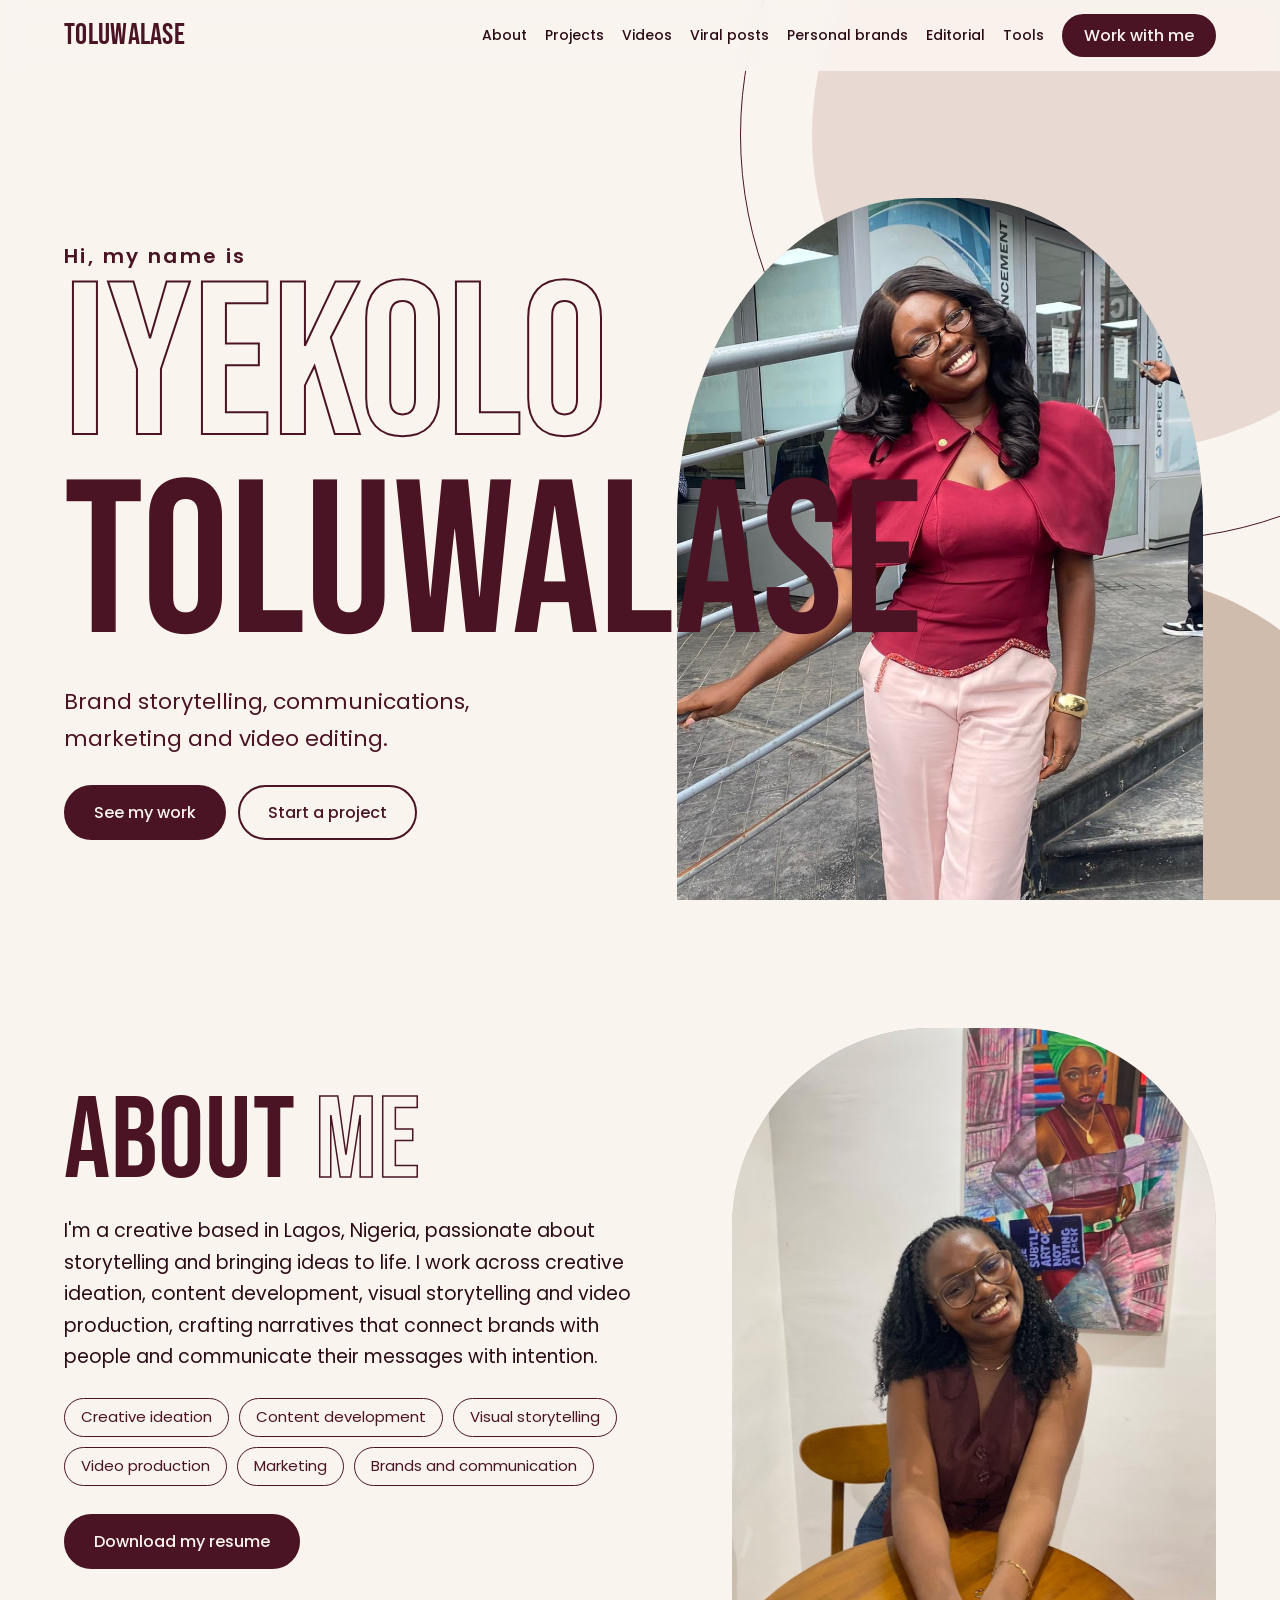
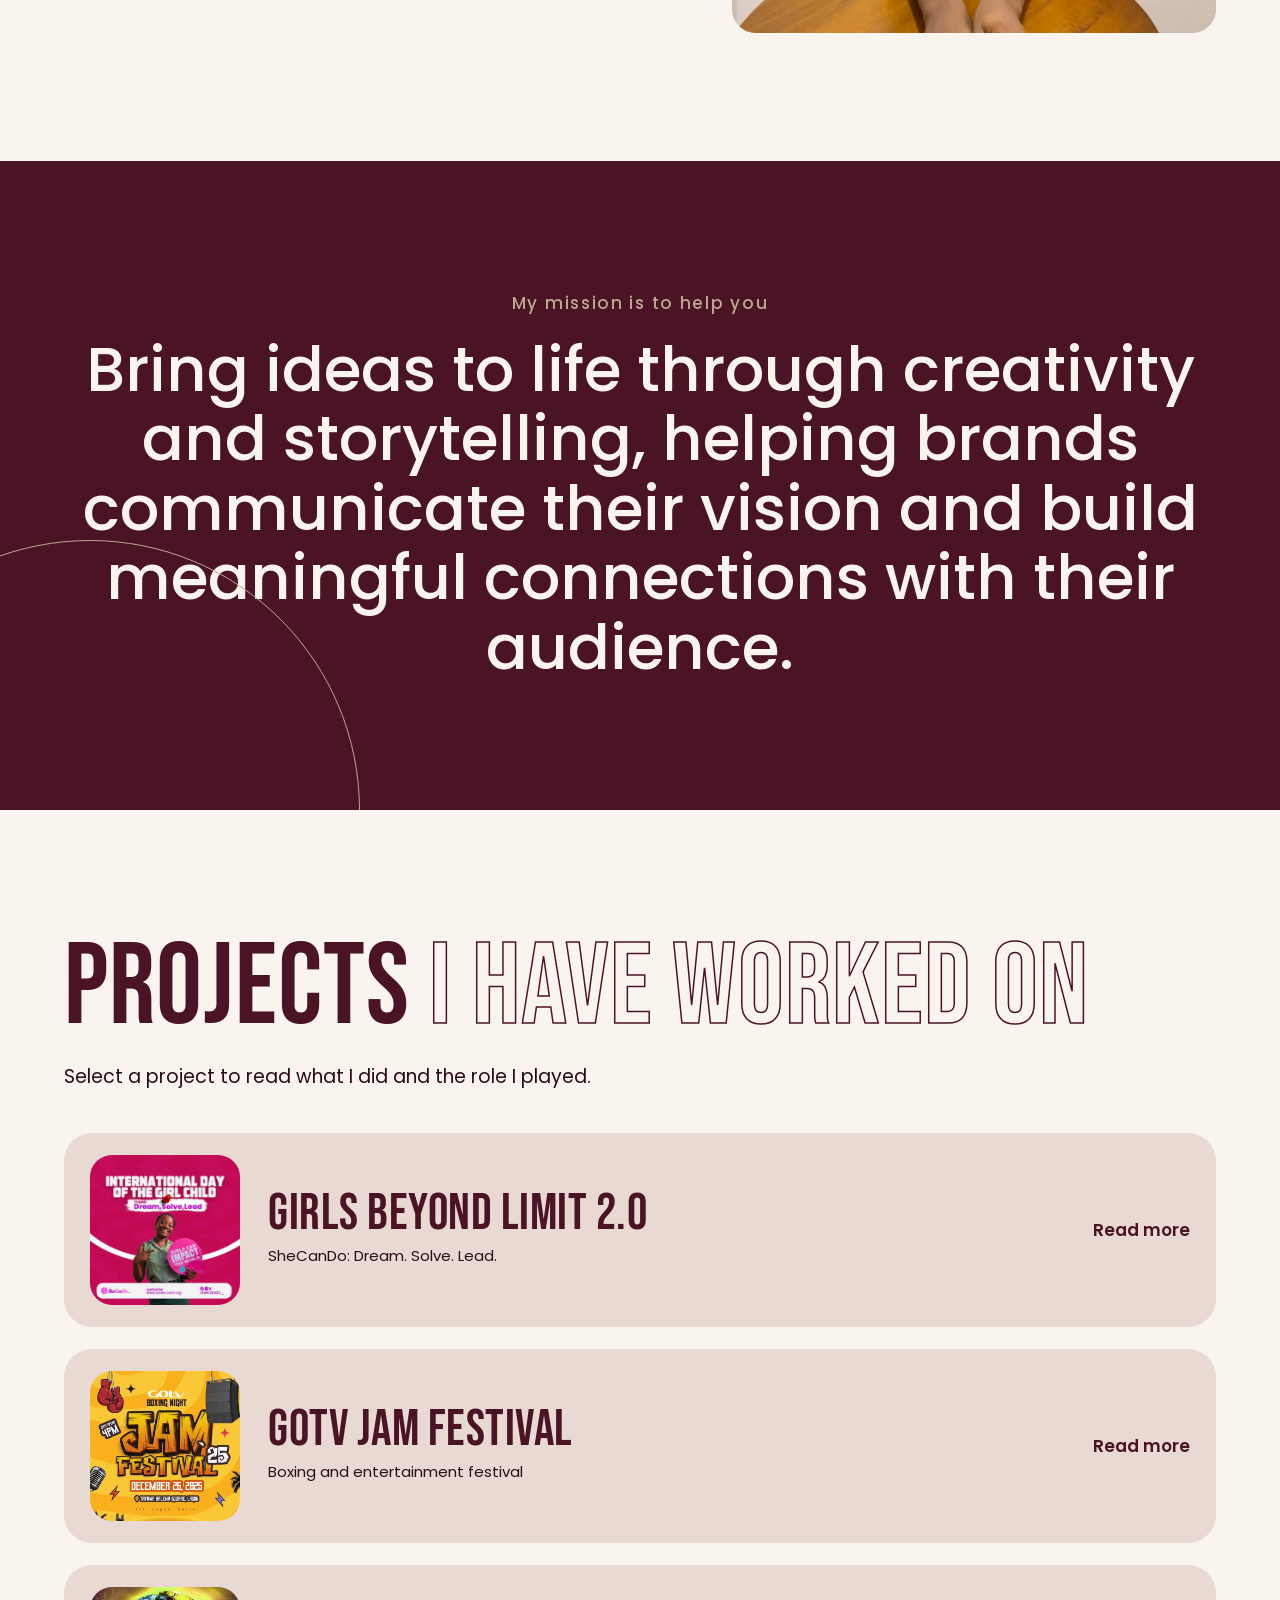
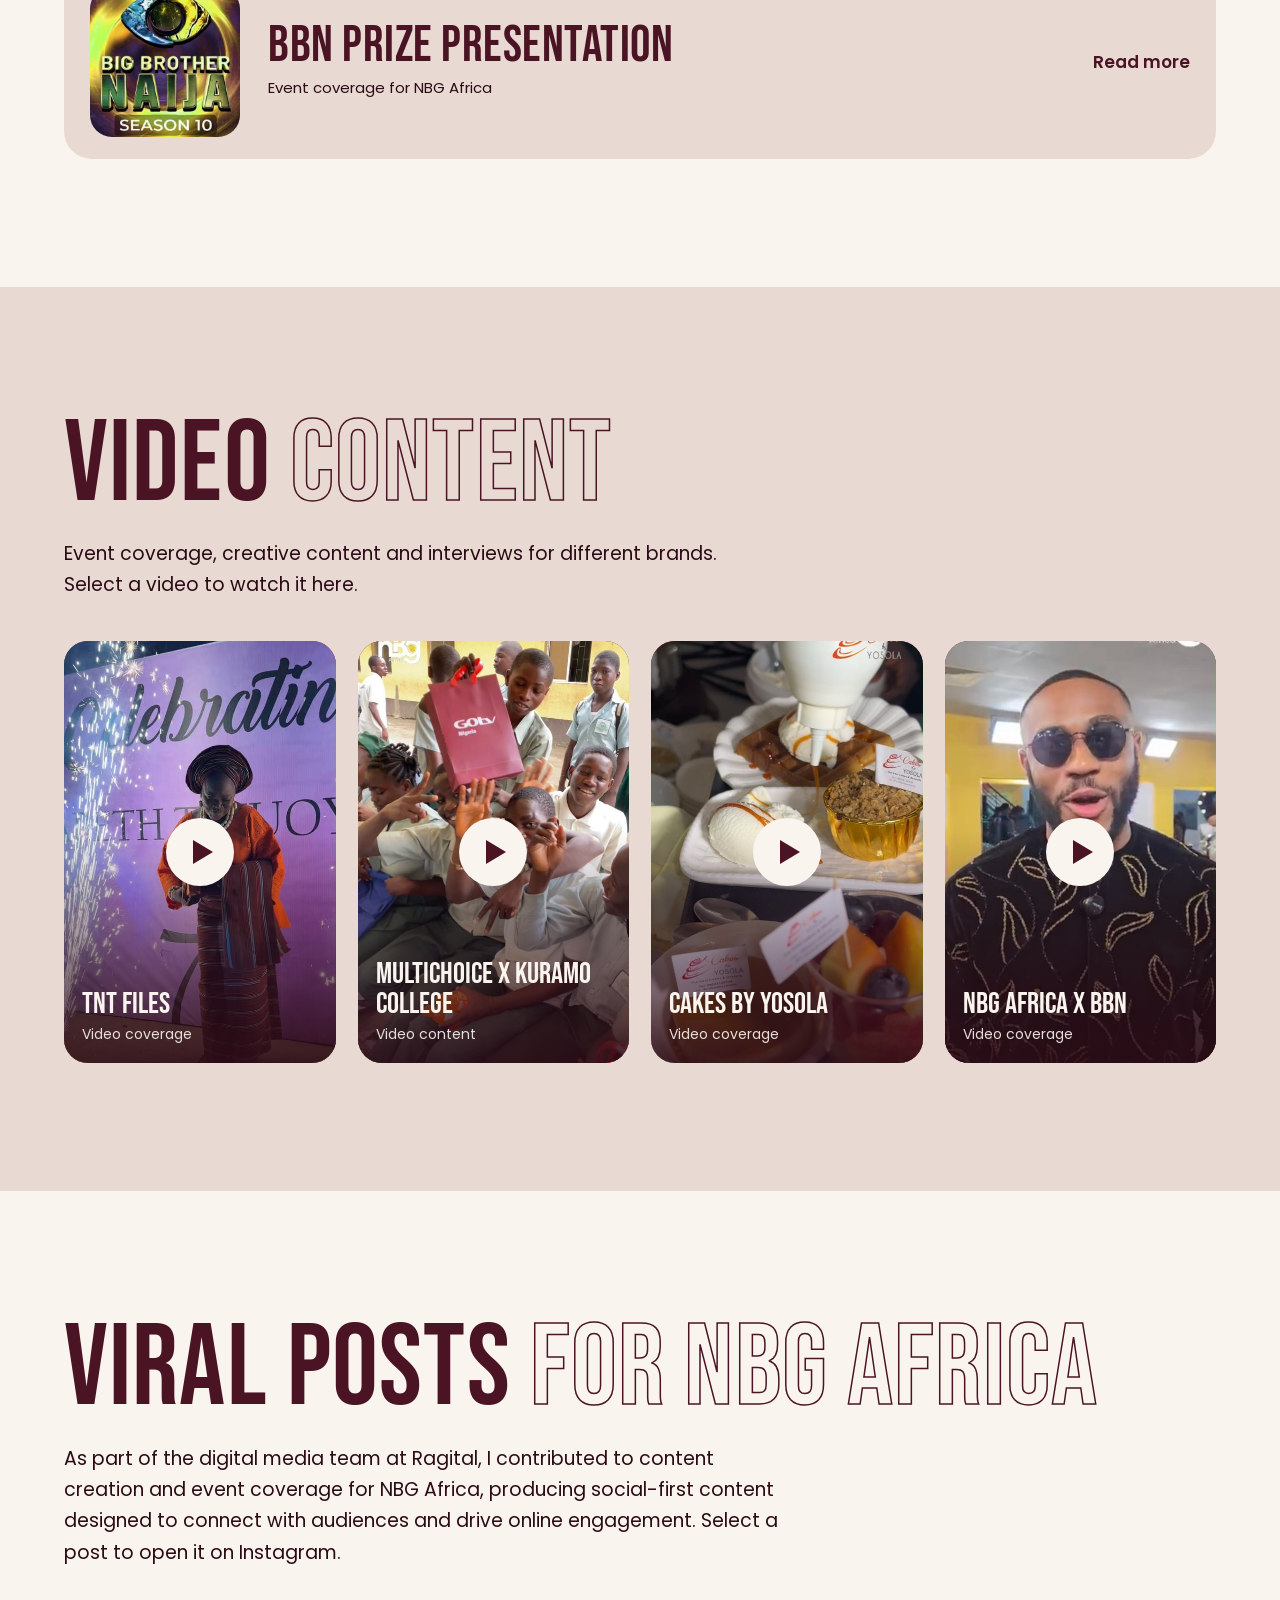
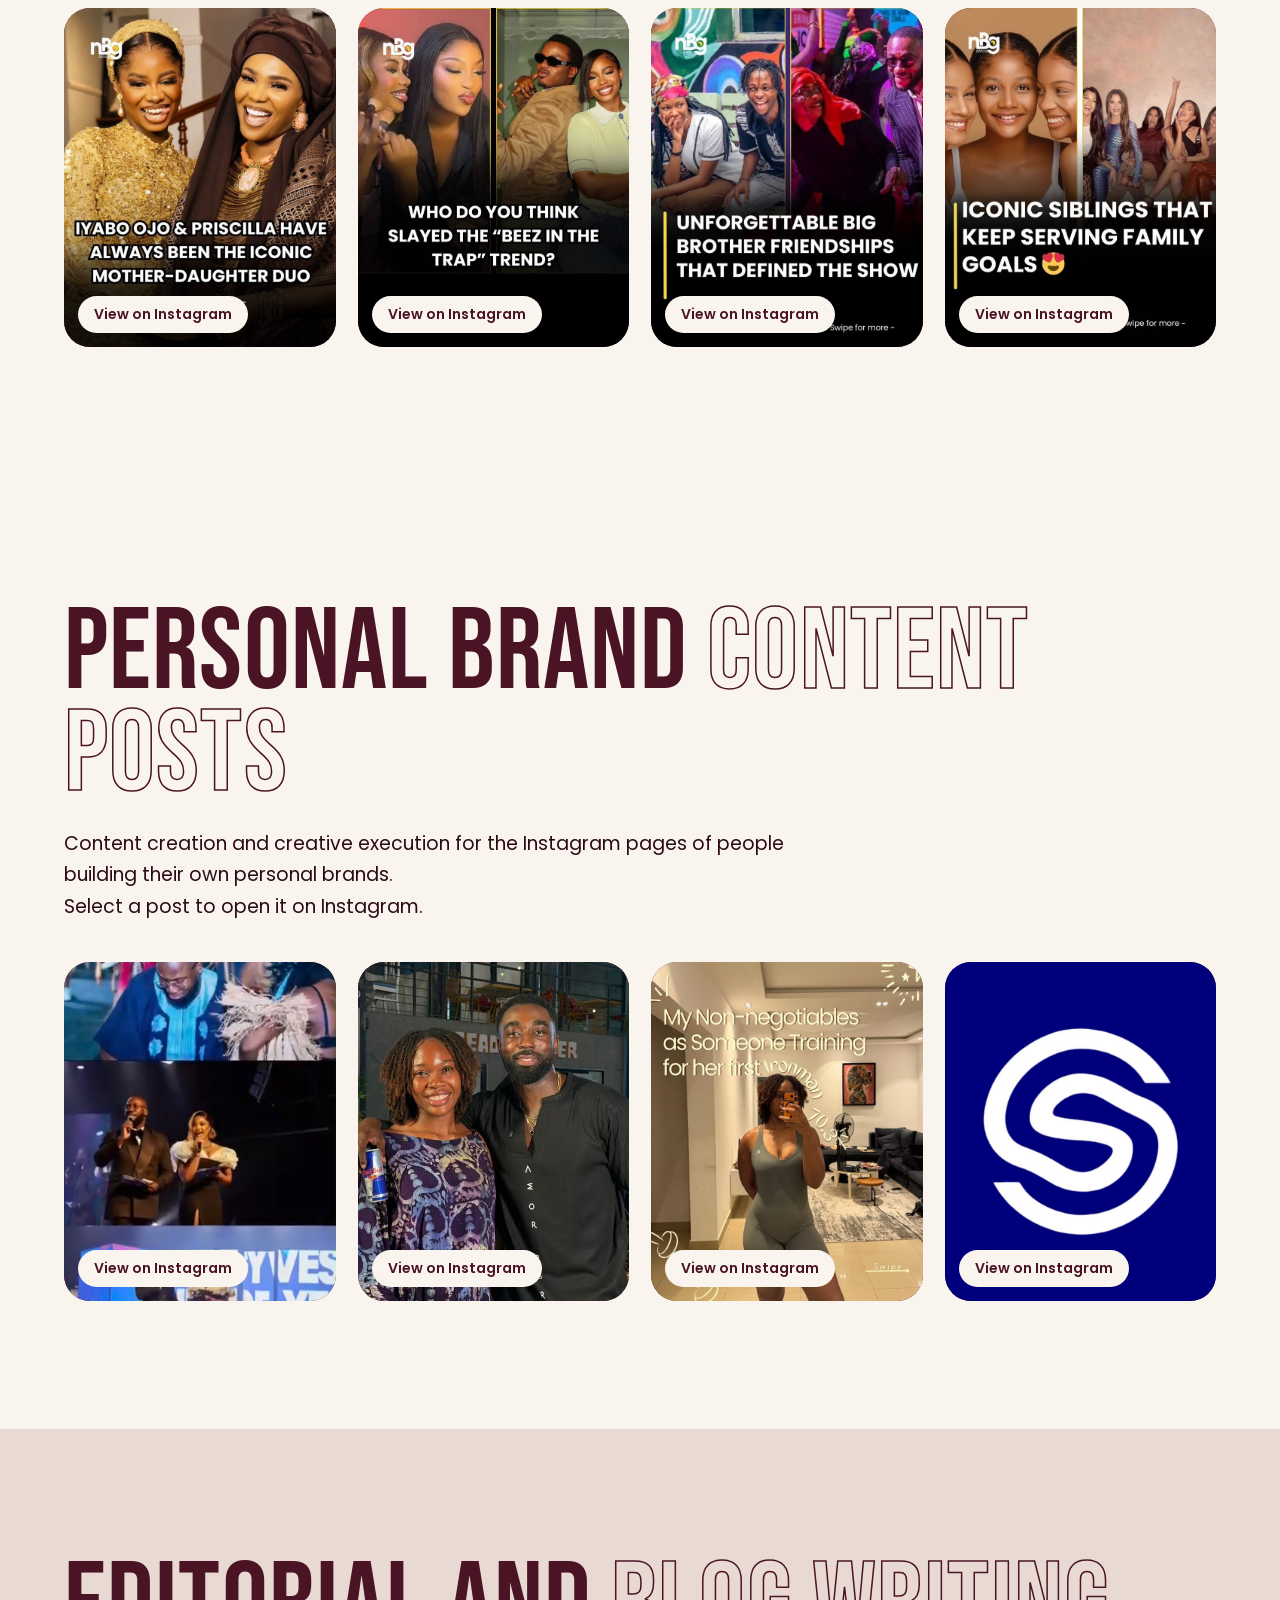
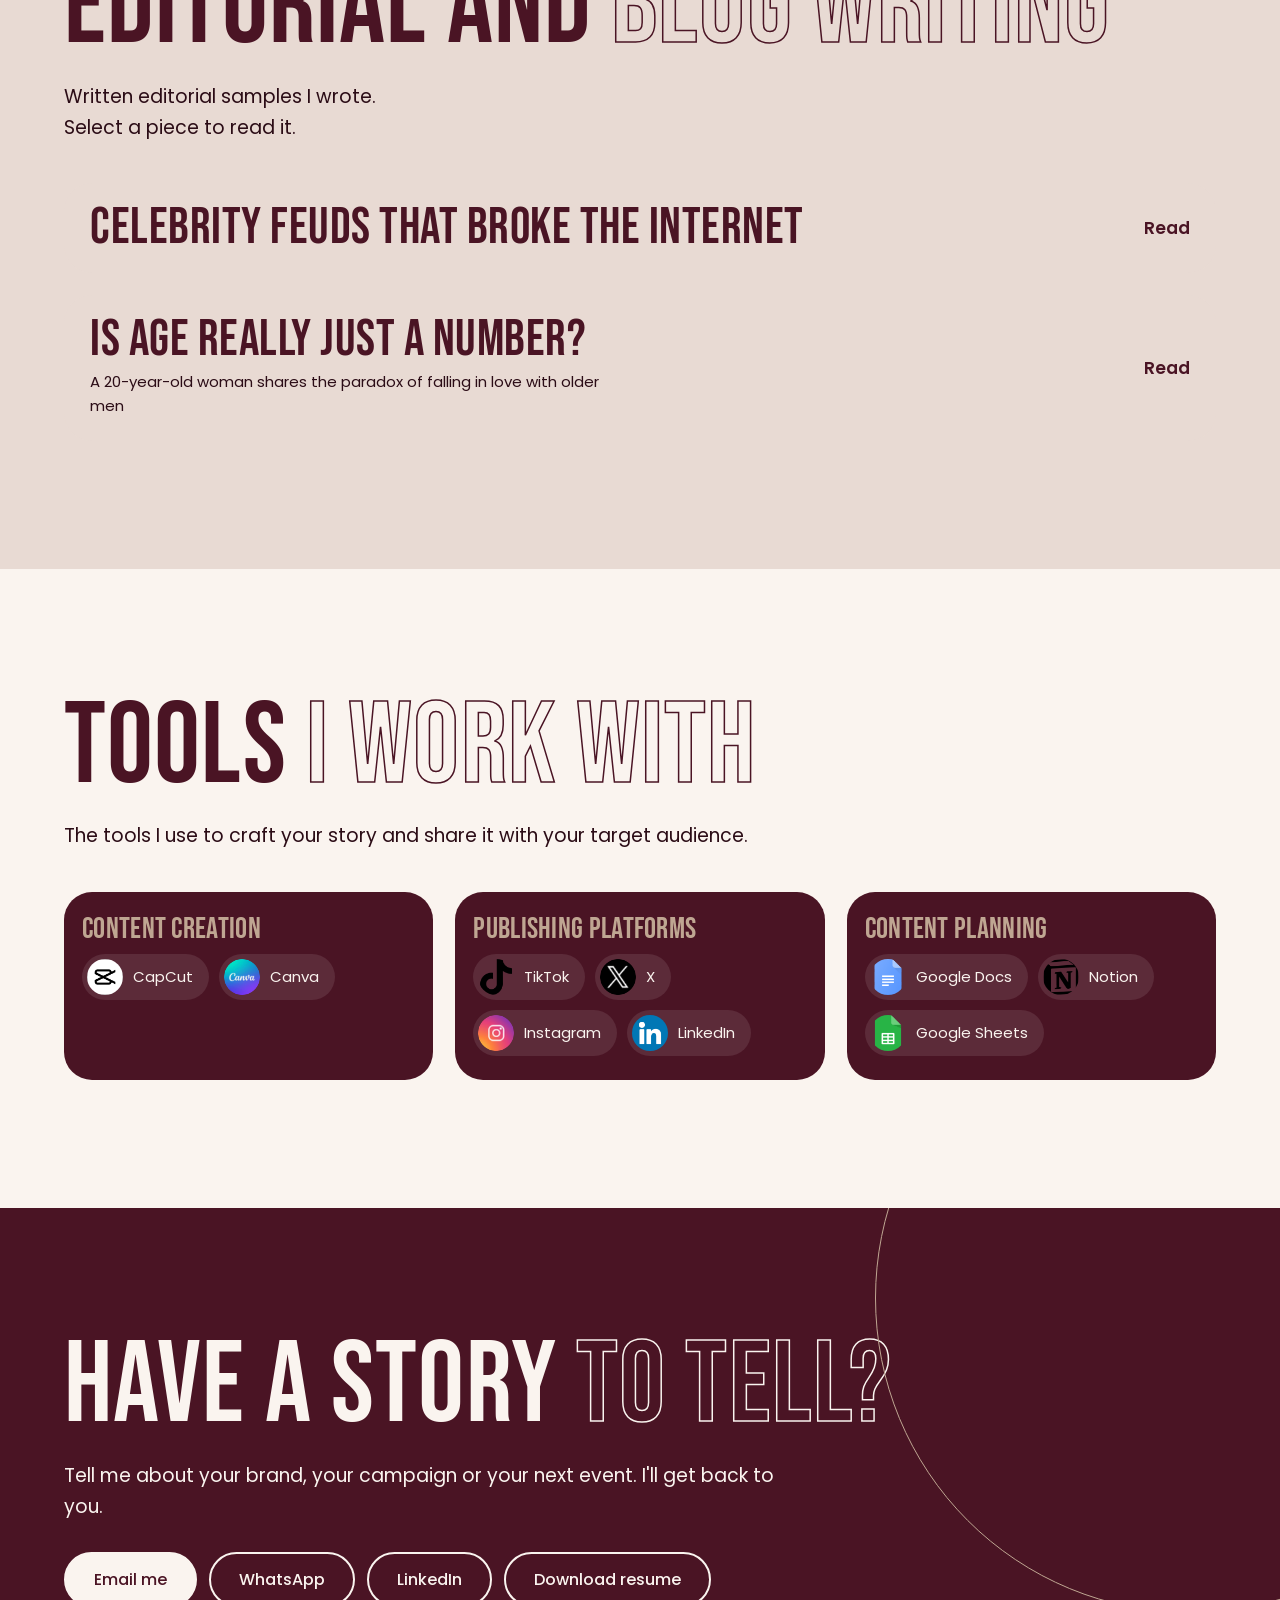
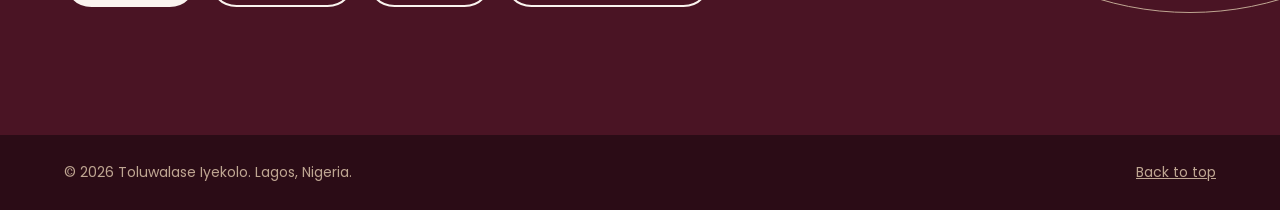
==== commit 14ba372e: "Update index.html" ====
--- a/index.html
+++ b/index.html
@@ -6,131 +6,8 @@
 <title>Toluwalase Iyekolo | Brand storyteller and content creator in Lagos</title>
 <meta name="description" content="Toluwalase Iyekolo is a Lagos-based creative working in brand storytelling, communications, marketing and video editing.">
 <link rel="preconnect" href="https://fonts.googleapis.com">
-<link href="https://fonts.googleapis.com/css2?family=Bebas+Neue&family=Poppins:wght@400;500;600&display=swap" rel="stylesheet">
-<style>
-:root{--cream:#FAF4EF;--sand:#E8DAD3;--clay:#BFA692;--plum:#4A1424;--plum2:#5C2636;--ink:#2B0C16;color-scheme:light}
-*{box-sizing:border-box;margin:0}
-html{scroll-behavior:smooth;scroll-padding-top:72px}
-body{background:var(--cream);color:var(--ink);font:400 17px/1.65 Poppins,system-ui,sans-serif;overflow-x:hidden}
-a{color:inherit}
-:focus-visible{outline:3px solid var(--plum);outline-offset:3px}
-.bb{font-family:'Bebas Neue',Impact,sans-serif;font-weight:400;line-height:.88;letter-spacing:.01em}
-header{position:fixed;inset:0 0 auto;z-index:20;display:flex;justify-content:space-between;align-items:center;padding:14px 5vw;background:rgba(250,244,239,.88);backdrop-filter:blur(8px)}
-header .burger{order:3}header .logo{font-size:30px;text-decoration:none;color:var(--plum)}
-nav{display:flex;gap:18px;font-size:14px;font-weight:500}
-nav a{text-decoration:none}nav a:hover{text-decoration:underline;text-underline-offset:6px}
-.btn{display:inline-block;background:var(--plum);color:var(--cream);padding:13px 28px;border-radius:99px;text-decoration:none;font-weight:500;border:2px solid var(--plum);cursor:pointer;font:500 16px Poppins;transition:background .2s,color .2s}
-.btn:hover{background:transparent;color:var(--plum)}
-.btn.o{background:transparent;color:var(--plum)}.btn.o:hover{background:var(--plum);color:var(--cream)}
-/* hero */
-.hero{min-height:100svh;position:relative;display:grid;align-items:end;padding:120px 5vw 60px;overflow:hidden}
-.arc{position:absolute;border-radius:50%;pointer-events:none}
-.a1{width:70vmin;height:70vmin;background:var(--sand);right:-18vmin;top:-20vmin}
-.a2{width:90vmin;height:90vmin;border:1.5px solid var(--plum);right:-30vmin;top:-30vmin}
-.a3{width:60vmin;height:60vmin;background:var(--clay);right:-12vmin;bottom:-24vmin;opacity:.7}
-.hero .photo{position:absolute;right:6vw;bottom:0;height:78vh;max-height:760px;aspect-ratio:3/4;background:linear-gradient(160deg,var(--sand),var(--clay));border-radius:46% 46% 0 0}
-.photo img,.about-photo img{width:100%;height:100%;object-fit:cover;object-position:top;border-radius:inherit;display:block}
-.hero-text{position:relative;z-index:2}
-.hi{font-weight:600;font-size:clamp(15px,2vw,20px);letter-spacing:.12em;color:var(--plum)}
-.n1,.n2{display:block;font-size:clamp(78px,17vw,250px)}
-.n1{-webkit-text-stroke:2px var(--plum);color:transparent}
-.n2{color:var(--plum);margin-top:.03em;animation:rise 1s .15s cubic-bezier(.2,.8,.2,1) both}
-.n1{animation:rise 1s cubic-bezier(.2,.8,.2,1) both}
-@keyframes rise{from{opacity:0;transform:translateY(40px)}to{opacity:1;transform:none}}
-.roles{max-width:520px;margin:22px 0 28px;font-size:clamp(17px,2vw,22px);color:var(--plum)}
-.cta{display:flex;gap:12px;flex-wrap:wrap}
-.stats{display:flex;gap:34px;margin-top:34px;color:var(--plum)}
-.stats b{font:400 44px/1 'Bebas Neue'}.stats span{display:block;font-size:14px}
-/* sections */
-section{padding:clamp(70px,10vw,130px) 5vw;position:relative}
-h2{font-size:clamp(52px,9vw,120px);color:var(--plum);margin-bottom:22px}
-h2 .out{-webkit-text-stroke:1.5px var(--plum);color:transparent}
-.lead{max-width:60ch;font-size:19px}
-.about{display:grid;grid-template-columns:1.1fr .9fr;gap:6vw;align-items:center}
-.about-photo img{object-position:center 42%}
-.about-photo{aspect-ratio:4/5;background:linear-gradient(200deg,var(--clay),var(--sand));border-radius:200px 200px 24px 24px}
-.pills{display:flex;flex-wrap:wrap;gap:10px;margin-top:26px}
-.pills span{border:1.5px solid var(--plum);color:var(--plum);padding:6px 16px;border-radius:99px;font-size:15px}
-.mission{background:var(--plum);color:var(--cream);text-align:center;overflow:hidden}
-.mission p.s{font-weight:500;letter-spacing:.1em;color:var(--clay);margin-bottom:18px}
-.mission q{display:block;max-width:20em;margin:auto;font:500 clamp(30px,5vw,62px)/1.12 Poppins;quotes:none}
-.mission .arc{border:1.5px solid var(--clay);width:60vmin;height:60vmin;left:-20vmin;bottom:-30vmin}
-/* campaigns */
-.camps{display:grid;gap:22px;margin-top:40px}
-.camp{display:grid;grid-template-columns:150px 1fr auto;gap:28px;align-items:center;padding:22px 26px;background:var(--sand);border-radius:28px;text-align:left;border:0;width:100%;cursor:pointer;color:var(--ink);font:inherit;transition:background .25s,transform .25s}
-.camp:hover{background:var(--clay);transform:translateX(8px)}
-.camp .th{aspect-ratio:1;border-radius:22px;background:var(--plum2);overflow:hidden;display:grid;place-items:center;color:var(--cream)}
-.camp .th img{width:100%;height:100%;object-fit:cover}
-.camp h3{font-size:clamp(34px,4vw,52px);color:var(--plum)}
-.camp p{font-size:15px;max-width:58ch;margin-top:8px}
-.camp .go{font-weight:600;color:var(--plum);white-space:nowrap}
-/* reels */
-.reels{background:var(--sand)}
-.rgrid{display:grid;grid-template-columns:repeat(auto-fill,minmax(230px,1fr));gap:22px;margin-top:40px}
-.reel{position:relative;aspect-ratio:9/14;border-radius:24px;overflow:hidden;border:0;cursor:pointer;background:var(--plum2);color:var(--cream);text-align:left;padding:0;font:inherit}
-.reel img{position:absolute;inset:0;width:100%;height:100%;object-fit:cover;transition:transform .5s}
-.reel:hover img{transform:scale(1.06)}
-.reel::after{content:"";position:absolute;inset:0;background:linear-gradient(transparent 45%,rgba(43,12,22,.9))}
-.play{position:absolute;z-index:2;top:50%;left:50%;width:68px;height:68px;margin:-34px;border-radius:50%;background:var(--cream);display:grid;place-items:center;transition:transform .25s}
-.play::before{content:"";border-left:20px solid var(--plum);border-block:12px solid transparent;margin-left:6px}
-.reel:hover .play{transform:scale(1.15)}
-.cap{position:absolute;z-index:2;left:18px;right:18px;bottom:16px}
-.cap b{display:block;font:400 30px/1 'Bebas Neue'}.cap span{font-size:14px;opacity:.9}
-/* posts */
-.pgrid{display:grid;grid-template-columns:repeat(auto-fill,minmax(250px,1fr));gap:22px;margin-top:40px}
-.post{display:flex;flex-direction:column;justify-content:flex-end;min-height:300px;padding:24px;border-radius:26px;background:var(--plum);color:var(--cream);text-decoration:none;position:relative;overflow:hidden;transition:transform .25s}
-.post:hover{transform:translateY(-6px)}
-.post:nth-child(even){background:var(--plum2)}
-.post img{position:absolute;inset:0;width:100%;height:100%;object-fit:cover;opacity:.55}
-.post b,.post span{position:relative}
-.post b{font:600 20px/1.3 Poppins}.post span{margin-top:12px;color:var(--clay);font-size:14px}
-/* tools */
-.tools{display:grid;grid-template-columns:repeat(auto-fit,minmax(240px,1fr));gap:22px;margin-top:40px}
-.tool{background:var(--plum);color:var(--cream);padding:24px 18px;border-radius:28px}
-.tool h3{font-size:30px;color:var(--clay);margin-bottom:12px}
-.tool ul{display:flex;flex-wrap:wrap;gap:10px;padding:0}.tool li{list-style:none;display:flex;align-items:center;gap:10px;padding:5px 16px 5px 5px;border-radius:99px;background:rgba(250,244,239,.1);font-size:15px}
-/* contact */
-.contact{background:var(--plum);color:var(--cream);overflow:hidden}
-.contact h2{color:var(--cream)}.contact h2 .out{-webkit-text-stroke-color:var(--cream)}
-.contact .btn{background:var(--cream);color:var(--plum);border-color:var(--cream)}
-.contact .btn:hover{background:transparent;color:var(--cream)}
-.contact .btn.o{background:transparent;color:var(--cream)}.contact .btn.o:hover{background:var(--cream);color:var(--plum)}
-.contact .arc{border:1.5px solid var(--clay);width:70vmin;height:70vmin;right:-25vmin;top:-25vmin}
-footer{padding:26px 5vw;background:var(--ink);color:var(--clay);font-size:14px;display:flex;justify-content:space-between;flex-wrap:wrap;gap:8px}
-/* modal */
-dialog{border:0;border-radius:28px;padding:0;max-width:min(920px,94vw);width:100%;background:var(--cream);color:var(--ink);margin:auto}
-dialog::backdrop{background:rgba(43,12,22,.82)}
-dialog[open]{animation:pop .3s ease}
-@keyframes pop{from{opacity:0;transform:scale(.94)}to{opacity:1;transform:none}}
-.x{position:absolute;top:14px;right:14px;z-index:3;width:44px;height:44px;border-radius:50%;border:0;background:var(--cream);color:var(--plum);font-size:22px;cursor:pointer}
-.m-body{padding:clamp(26px,5vw,52px)}
-.m-body h3{font-size:clamp(42px,7vw,76px);color:var(--plum);margin-bottom:14px}
-.m-body p{margin-bottom:14px;max-width:62ch}
-.pts{margin:6px 0 18px 20px;max-width:62ch}.pts li{margin-bottom:8px}.rl{display:flex;flex-wrap:wrap;gap:8px}.btn.sm{padding:6px 16px;font-size:14px}
-.ic{width:36px;height:36px;flex:none;border-radius:50%}.camp.art{grid-template-columns:1fr auto}.post small{position:relative;color:var(--clay);font-size:14px;margin-bottom:6px}
-.post.pic{padding:0;min-height:0;aspect-ratio:4/5;background:var(--plum2)}.post.pic img{opacity:1}
-.post.pic span{position:absolute;left:14px;bottom:14px;margin:0;background:var(--cream);color:var(--plum);padding:7px 16px;border-radius:99px;font-weight:600;font-size:14px;z-index:1}
-.burger{display:none;width:44px;height:44px;border:0;background:none;cursor:pointer;flex-direction:column;justify-content:center;align-items:center;gap:6px}
-.burger span{width:24px;height:2.5px;background:var(--plum);border-radius:2px;transition:transform .25s,opacity .25s}
-.burger[aria-expanded=true] span:nth-child(1){transform:translateY(8.5px) rotate(45deg)}
-.burger[aria-expanded=true] span:nth-child(2){opacity:0}
-.burger[aria-expanded=true] span:nth-child(3){transform:translateY(-8.5px) rotate(-45deg)}
-.m-body h4{font:600 22px/1.3 Poppins;color:var(--plum);margin:28px 0 10px}
-.m-media{background:#000;display:grid;place-items:center}
-.m-media video,.m-media iframe{width:100%;max-height:82vh;aspect-ratio:16/9;border:0;background:#000}
-.m-media.v video{aspect-ratio:auto;max-width:460px}
-@media(max-width:820px){
- .burger{display:flex}
- nav{position:absolute;top:100%;left:0;right:0;flex-direction:column;gap:0;padding:8px 5vw 22px;background:var(--cream);border-bottom:1px solid var(--sand);max-height:calc(100svh - 64px);overflow:auto;transform:translateY(-12px);opacity:0;visibility:hidden;transition:transform .25s,opacity .25s,visibility 0s .25s}
- nav.open{transform:none;opacity:1;visibility:visible;transition:transform .25s,opacity .25s}
- nav a{padding:13px 0;font-size:18px}
- nav a.btn{text-align:center;margin-top:12px;padding:12px 20px!important;font-size:16px}
- .about{grid-template-columns:1fr}
- .hero .photo{height:46vh;right:50%;transform:translateX(50%);opacity:.35}
- .camp{grid-template-columns:90px 1fr}.camp.art{grid-template-columns:1fr}.camp .go{display:none}
-}
-@media(prefers-reduced-motion:reduce){*{animation:none!important;transition:none!important;scroll-behavior:auto!important}}
-</style>
+<link href="https://fonts.googleapis.com/css2?family=Bebas+Neue&family=Poppins:wght@400;500;600;700&display=swap" rel="stylesheet">
+<link rel="stylesheet" href="css/style.css">
 </head>
 <body>
 
@@ -160,6 +37,7 @@
     <h2 class="bb">About <span class="out">me</span></h2>
     <p class="lead">I'm a creative based in Lagos, Nigeria, passionate about storytelling and bringing ideas to life. I work across creative ideation, content development, visual storytelling and video production, crafting narratives that connect brands with people and communicate their messages with intention.</p>
     <div class="pills"><span>Creative ideation</span><span>Content development</span><span>Visual storytelling</span><span>Video production</span><span>Marketing</span><span>Brands and communication</span></div>
+    <a class="btn" style="margin-top:28px" href="resume/Toluwalase-Iyekolo-Resume.pdf" download>Download my resume</a>
   </div>
   <div class="about-photo"><img src="images/tolu-about.jpg" alt="Portrait of Toluwalase Iyekolo" onerror="this.remove()"></div>
 </section>
@@ -218,6 +96,7 @@
     <a class="btn" href="mailto:iyekolotoluwalase@gmail.com?subject=Project%20enquiry">Email me</a>
     <a class="btn o" href="https://wa.me/2349088977207" target="_blank" rel="noopener">WhatsApp</a>
     <a class="btn o" href="https://www.linkedin.com/in/toluwalase-iyekolo" target="_blank" rel="noopener" id="li">LinkedIn</a>
+    <a class="btn o" href="resume/Toluwalase-Iyekolo-Resume.pdf" download>Download resume</a>
   </div>
 </section>
 </main>
@@ -226,137 +105,7 @@
 
 <dialog id="dlg" aria-label="Details"><button class="x" aria-label="Close" id="close">✕</button><div id="dlg-in"></div></dialog>
 
-<script>
-/* ===== EDIT YOUR CONTENT HERE =====
-   Images: put files in an /images folder and change the names below.
-   Videos: put an .mp4 in /videos and set src:"videos/name.mp4",
-   or use a YouTube video ID with yt:"VIDEO_ID". */
-const CAMPAIGNS=[
- {t:"Girls Beyond Limit 2.0",img:"images/gbl.jpg",tag:"SheCanDo: Dream. Solve. Lead.",d:"The campaign aimed to reach girls across 20 states in Nigeria. My role involved coordinating state-level volunteer recruitment, exploring creative approaches to securing sponsorships, and overseeing the social media team to support campaign awareness and communication.",link:"presentations/gbl-media-strategy.pdf"},
- {t:"GOtv Jam Festival",img:"images/jam.jpg",tag:"Boxing and entertainment festival",d:"A boxing and entertainment festival campaign. I collaborated with the digital media team to develop creative marketing ideas, create promotional content, and explore influencer collaborations to increase awareness and encourage ticket purchases online.",link:"presentations/gotv-campaign-roadmap.pdf"},
- {t:"BBN Prize Presentation",img:"images/bbn.jpg",tag:"Event coverage for NBG Africa",d:"An event coverage project documenting the Big Brother prize presentation for NBG Africa's digital platforms. I worked with the team on event coverage and content production, capturing key moments and helping develop engaging content to communicate the event experience to the brand's online audience.",reels:["DPgUqX1iDwQ","DPgVEQkCFUQ","DPgXUXqCLxG","DPgXdz2iPQ1","DPgYtwPiBE_"],link:"presentations/bbn-live-prize-presentation.pdf"}
-];
-/* Videos: ig = Instagram reel code. src = an .mp4 in the /videos folder (plays on the site; falls back to Instagram if the file is missing). */
-const VIDEOS=[
- {t:"TNT Files",s:"Video coverage",img:"images/tnt.jpg",ig:"DeZeYfFMjew"},
- {t:"Multichoice x Kuramo College",s:"Video content",img:"images/multichoice.jpg",ig:"DQZ21B8iGqg"},
- {t:"Cakes by Yosola",s:"Video coverage",img:"images/yosola.jpg",ig:"Debpv1ABtU2"},
- {t:"NBG Africa x BBN",s:"Video coverage",img:"images/nbg-interview.jpg",ig:"DPhFcFOCFUJ"}
-];
-const POSTS=[
- {t:"Iyabo Ojo and Priscilla have always been the iconic mother-daughter duo",img:"images/post1.jpg",url:"https://www.instagram.com/p/DQ338VQCPGA/"},
- {t:"Who do you think slayed the “Beez in the Trap” trend?",img:"images/post2.jpg",url:"https://www.instagram.com/p/DQrrJHLiFaR/"},
- {t:"Unforgettable Big Brother friendships that defined the show",img:"images/post3.jpg",url:"https://www.instagram.com/p/DPvy5vekW5Q/"},
- {t:"Iconic siblings that keep serving family goals",img:"images/post4.jpg",url:"https://www.instagram.com/p/DQJDnNLiN0q/"}
-];
-/* Personal brand posts: img = cover image in /images, url = the Instagram link. */
-const PERSONAL=[
- {img:"images/personal1.jpg",url:"https://www.instagram.com/reel/DFNY4tVpJPC/"},
- {img:"images/personal2.jpg",url:"https://www.instagram.com/reel/DfZyiwIA8oj/"},
- {img:"images/personal3.jpg",url:"https://www.instagram.com/p/Dfsr5CXAMZw/"},
- {img:"images/personal4.jpg",url:"https://www.instagram.com/reel/DeZIYuJMI9b/"}
-];
-/* Editorial: replace the sample entries with your real articles. body = paragraphs. link = optional Google Doc link. */
-const EDITORIAL=[
- {
-  "t": "Celebrity Feuds That Broke the Internet",
-  "tag": "",
-  "body": [
-   "Nothing is more entertaining than the chaos one celebrity can unleash on another. It’s seeing a side of their menace you never get to witness normally. It makes them look more relatable, and honestly, we are here for it. We love a good drama.",
-   "It’s not exciting when celebrities are friends. If they’re cordial with each other, everything is fine, but if they are rivals, all hell breaks loose: sub tweets, diss tracks, bold callouts, tense encounters, you name it—it’s all going to go down.",
-   "In NBG’s quest to give you all the tea, we have made a breakdown of some of the biggest celebrity feuds that had the internet in a frenzy.",
-   "## 1. Donald Trump vs. Elon Musk",
-   "The world’s richest man and the world’s most powerful man in a feud on social media? Shocked? Yes. Disappointing? No. After what seemed like a strong bromance, things went downhill just six months after the 2024 election over a spending bill championed by Trump, which Musk felt would greatly increase the federal deficit. The beef was initiated by Elon Musk, who repeatedly threatened to create a new political party if the agenda bill passes.",
-   "Other prominent figures from the president’s and the tech leader’s respective orbits also joined in, some taking sides and others calling for the feud to end. Just about a week after it began, Musk apologized for his very public criticism of Trump, but for about that period of time, it was a sight to behold.",
-   "## 2. Nicki Minaj vs. Cardi B",
-   "Everyone knows Nicki Minaj is the number one mean girl of the century, picking a major fight with everyone. But the one that caught our eye the most is her long-term rivalry with Cardi B.",
-   "In 2018, sparks flew between two of the biggest female rappers, and this was just not based on diss tracks; they had solely made it their goal to avoid each other. They couldn’t even be caught in the same room for their motorsport feature with the Migos.",
-   "Fast forward to 2025, when everything finally exploded on Twitter. Not only were they going bar-for-bar at each other, but their children also got dragged into the mess. At that point, nobody was holding back.",
-   "The two biggest rap queens made sure to be very creative with their use of words; after all, they are rappers indeed.",
-   "## 3. Kendrick Lamar vs. Drake",
-   "Speaking of rappers, another feud that completely shook the industry was Kendrick Lamar vs. Drake.",
-   "From “Like That” to “Not Like Us” to the Pop Out and unprecedented lawsuits, the whole situation had us gagged! With a single guest verse on Future and Metro Boomin’s “Like That,” Kendrick launched a public and deeply personal war against Drake. And yes, Drake responded, but many would argue that was his biggest mistake.",
-   "His response led to many more tracks from Kendrick. Kendrick didn’t just win musically; he went on to collect Grammy Awards and then publicly dissed Drake AGAIN at the Super Bowl halftime show.",
-   "To crown it all, Drake lost his lawsuit with Universal Music Group.",
-   "## 4. Will Smith vs. Chris Rock",
-   "If one slap has ever echoed across the globe, it would be the one Will Smith delivered to Chris Rock.",
-   "During the 94th Academy Awards, Smith casually walked onstage and slapped Rock across the face after he made an unscripted joke about Jada Pinkett Smith’s shaved head, a result of alopecia.",
-   "But this feud didn’t start that night. According to Smith supporters, Chris Rock had been throwing shade at Jada as far back as 2016 during his hosting gig at the Oscars, where he mocked her boycott of the event.",
-   "So when did the slap finally happen? The internet collectively froze.",
-   "## Why Do We Love the Drama?",
-   "Maybe it’s the chaos. Maybe it’s entertainment.",
-   "Celebrity feuds remind us that fame doesn’t erase ego, insecurity, pride, or emotion. It only magnifies it publicly.",
-   "And while we act shocked, the fact never changes that the internet will forever be prepared for a celebrity beef served hot, messy, and very public."
-  ],
-  "link": ""
- },
- {
-  "t": "Is Age Really Just a Number?",
-  "tag": "",
-  "sub": "A 20-year-old woman shares the paradox of falling in love with older men",
-  "body": [
-   "Before you scream, “YES, older men are always better!” or “No, they’re the real devils!”",
-   "Let’s break down what truly comes with loving a man older than you—the paradox of it all.",
-   "Gen Z men are still figuring themselves out, are often emotionally confused, and tend to value vibes rather than commitment. Hence, behind every woman in a mature relationship is literally an \"older man.\"",
-   "Because let’s be honest: Gen Z women believe “men are scum,” so it’s about time we explore Millennials instead. But does that actually constitute a better choice?",
-   "These observations are based on general trends that have been analysed regarding older men, not your specific “Uncle Michael.” Calm down.",
-   "## 1. The Chase is Always the Highlight",
-   "Nobody chases a woman the way an older man will. He is always knowledgeable in the game of chase and yearning. “20 questions?” No. “Come over to my place for a meal while we talk?” Definitely not. But reading your mind and knowing the proper way you want to be approached and treated? A big yes.",
-   "The first goal is always to get you hooked. There could be other motives, but what comes first is how to make you feel seen and not scanned.",
-   "But here’s the flip side: They don’t know when to draw the line in the chase. It’s as if ‘NO’ is a serious bruise to their ego, one they are not willing to take.",
-   "## 2. They are Goal-Oriented",
-   "They don’t dawdle; they know what they are looking for and are not here to waste your time. Period. If they are not feeling it, he isn’t as likely to waste time stringing a woman along just for the heck of it.",
-   "But if they’re into you? They move with intention.",
-   "They’re quick to become exclusive and seal the deal, especially with marriage. This could come across as pressure to the ladies. If you’re not ready, priorities will clash, and it becomes a silent war.",
-   "## 3. Experience is their Middle Name",
-   "Whatever you think you’ve lived through, they’ve experienced it twice, maybe three times.",
-   "Hence, there’s always this sense of authority around them, one that is a bit too hard to shake off. He is able to give you the advice and full support you need—something a man your age can’t offer. But then, it all boils down to whether this undermines respect in the relationship or not.",
-   "Nobody is prouder than a man who knows his worth and level, and best believe they will show it off. It can be sexy, but it can also be aggravating—the kind that leaves you angry but not angry enough to leave him—and toxicity starts. The level of disrespect and gaslighting that could be faced in such a relationship could be the deal-breaker for some women.",
-   "## 4. You Know Exactly What You’re Getting",
-   "If you’re choosing based on aesthetics only, you might miss out on someone whose character outlives his hairline.",
-   "Dating your age mate is like buying a mystery box. Dating an older man? You can see the final draft.",
-   "I mean, those young men who look full of life now... you might as well know what you are getting into with older men whose appearance is already accurate. Their full hair could become a receding hairline, and we can’t be too sure we want that for our kids, right?",
-   "We need to help the “girlies” love what they can look at until the end of time. Then again, looks will fade, but your peace doesn’t.",
-   "## 5. Can Both Worlds Co-exist?",
-   "Dating older means navigating different generations, values, and even friend circles. You could find yourself shrinking to fit his world, instead of both worlds merging equally.",
-   "Both parties tend to forget they have different circles, especially in terms of age. It always boils down to if both can live in each person’s world, something a lot of relationships find hard to pull off. There’s a high chance you’ll start discovering things you never knew about all those so-called “experiences” that shaped who he is today.",
-   "## So, What is Reality?",
-   "It’s truly not about age. A good man is a good man. A manipulator is a manipulator. Age doesn’t change character; it only reveals it faster.",
-   "Older men come with intentionality, experience, and clarity, but they can also come with ego, control, and unhealed habits built long before you arrived. The harsh reality is there are no rules or playbooks to understand a man. It all boils down to how events turn out.",
-   "You can find love in your age group.",
-   "You can find love outside it.",
-   "Age is a factor, but it should never be the guarantee."
-  ],
-  "link": ""
- }
-];
-/* =================================== */
-const $=s=>document.querySelector(s),dlg=$('#dlg'),box=$('#dlg-in');
-const img=(src,alt="")=>`<img src="${src}" alt="${alt}" loading="lazy" onerror="this.remove()">`;
-$('#camps').innerHTML=CAMPAIGNS.map((c,i)=>`<button class="camp" data-i="${i}"><div class="th">${img(c.img,c.t)}</div><div><h3 class="bb">${c.t}</h3><p>${c.tag}</p></div><span class="go">Read more</span></button>`).join('');
-$('#reels-grid').innerHTML=VIDEOS.map((v,i)=>`<button class="reel" data-v="${i}" aria-label="Play ${v.t}">${img(v.img,"")}<span class="play"></span><span class="cap"><b>${v.t}</b><span>${v.s}</span></span></button>`).join('');
-$('#posts-grid').innerHTML=POSTS.map((p,k)=>`<a class="post pic" href="${p.url}" target="_blank" rel="noopener" aria-label="${p.t} (opens Instagram)">${img(p.img,"")}<span>View on Instagram</span></a>`).join('');
-$('#personal-grid').innerHTML=PERSONAL.map((p,k)=>`<a class="post pic" href="${p.url}" target="_blank" rel="noopener" aria-label="Personal brand post ${k+1} (opens Instagram)">${img(p.img,"")}<span>View on Instagram</span></a>`).join('');
-$('#art-grid').innerHTML=EDITORIAL.map((a,i)=>`<button class="camp art" data-a="${i}"><div><h3 class="bb">${a.t}</h3>${(a.sub||a.tag)?`<p>${a.sub||a.tag}</p>`:""}</div><span class="go">Read</span></button>`).join('');
-function open(h){box.innerHTML=h;dlg.showModal()}
-function shut(){box.innerHTML="";dlg.close()}
-const igBox=(id,t,sub)=>`<div class="m-media v" style="background:var(--cream)"><iframe src="https://www.instagram.com/reel/${id}/embed" style="width:100%;max-width:420px;height:min(78vh,720px);aspect-ratio:auto;background:#fff" allow="autoplay;fullscreen" allowfullscreen title="${t||'Reel'}"></iframe></div><div class="m-body" style="padding:18px 30px">${t?`<h3 class="bb" style="font-size:40px;margin:0">${t}</h3><p style="margin:0 0 10px">${sub}</p>`:""}<a class="btn o" href="https://www.instagram.com/reel/${id}/" target="_blank" rel="noopener">Watch on Instagram</a></div>`;
-window.igFall=i=>{const p=VIDEOS[i];box.innerHTML=igBox(p.ig,p.t,p.s)};
-document.addEventListener('click',e=>{
- const g=e.target.closest('[data-ig]');if(g){open(igBox(g.dataset.ig));return}
- const c=e.target.closest('.camp[data-i]'),v=e.target.closest('.reel'),a=e.target.closest('[data-a]');
- if(c){const p=CAMPAIGNS[c.dataset.i];open(`<div class="m-body"><h3 class="bb">${p.t}</h3><p><strong>${p.tag}</strong></p><p>${p.d}</p>${p.reels?`<p><strong>Watch some of the content that was posted</strong></p><div class="rl">${p.reels.map((r,k)=>`<button class="btn o sm" data-ig="${r}">Reel ${k+1}</button>`).join("")}</div>`:""}${p.link?`<div class="cta" style="margin-top:22px"><a class="btn" href="${p.link}" target="_blank" rel="noopener">View further details</a></div>`:""}</div>`)}
- if(a){const p=EDITORIAL[a.dataset.a];open(`<div class="m-body"><h3 class="bb">${p.t}</h3>${p.tag?`<p><strong>${p.tag}</strong></p>`:""}${p.sub?`<p><em>${p.sub}</em></p>`:""}${p.body.map(x=>x.startsWith('## ')?`<h4>${x.slice(3)}</h4>`:`<p>${x}</p>`).join("")}${p.link?`<a class="btn" href="${p.link}" target="_blank" rel="noopener">Read the full piece</a>`:""}</div>`)}
- if(v){const i=v.dataset.v,p=VIDEOS[i];if(p.src){open(`<div class="m-media"><video src="${p.src}" controls autoplay playsinline onerror="igFall(${i})"></video></div><div class="m-body" style="padding:18px 30px"><h3 class="bb" style="font-size:40px;margin:0">${p.t}</h3><p style="margin:0 0 10px">${p.s}</p><a class="btn o" href="https://www.instagram.com/reel/${p.ig}/" target="_blank" rel="noopener">Watch on Instagram</a></div>`)}else open(igBox(p.ig,p.t,p.s))}
-});
-const bg=$('#burger'),nv=$('#nav');
-const menu=o=>{nv.classList.toggle('open',o);bg.setAttribute('aria-expanded',o);bg.setAttribute('aria-label',o?'Close menu':'Open menu')};
-bg.onclick=()=>menu(!nv.classList.contains('open'));
-nv.addEventListener('click',e=>{if(e.target.closest('a'))menu(false)});
-document.addEventListener('keydown',e=>{if(e.key==='Escape')menu(false)});
-$('#close').onclick=shut;
-dlg.addEventListener('click',e=>{if(e.target===dlg)shut()});
-dlg.addEventListener('close',()=>{box.innerHTML=""});
-</script>
+<script src="js/content.js"></script>
+<script src="js/main.js"></script>
 </body>
 </html>
--- a/css/style.css
+++ b/css/style.css
@@ -0,0 +1,129 @@
+:root{--cream:#FAF4EF;--sand:#E8DAD3;--clay:#BFA692;--plum:#4A1424;--plum2:#5C2636;--ink:#2B0C16;color-scheme:light}
+*{box-sizing:border-box;margin:0}
+html{scroll-behavior:smooth;scroll-padding-top:72px}
+body{background:var(--cream);color:var(--ink);font:400 17px/1.65 Poppins,system-ui,sans-serif;overflow-x:hidden}
+a{color:inherit}
+:focus-visible{outline:3px solid var(--plum);outline-offset:3px}
+.bb{font-family:'Bebas Neue',Impact,sans-serif;font-weight:400;line-height:.88;letter-spacing:.01em}
+header{position:fixed;inset:0 0 auto;z-index:20;display:flex;justify-content:space-between;align-items:center;padding:14px 5vw;background:rgba(250,244,239,.88);backdrop-filter:blur(8px)}
+header .burger{order:3}header .logo{font-size:30px;text-decoration:none;color:var(--plum)}
+nav{display:flex;align-items:center;gap:18px;font-size:14px;font-weight:500}
+nav a{text-decoration:none}nav a:hover{text-decoration:underline;text-underline-offset:6px}
+.btn{display:inline-block;background:var(--plum);color:var(--cream);padding:13px 28px;border-radius:99px;text-decoration:none;font-weight:500;border:2px solid var(--plum);cursor:pointer;font:500 16px Poppins;transition:background .2s,color .2s}
+.btn:hover{background:transparent;color:var(--plum)}
+.btn.o{background:transparent;color:var(--plum)}.btn.o:hover{background:var(--plum);color:var(--cream)}
+/* hero */
+.hero{min-height:100svh;position:relative;display:grid;align-items:end;padding:120px 5vw 60px;overflow:hidden}
+.arc{position:absolute;border-radius:50%;pointer-events:none}
+.a1{width:70vmin;height:70vmin;background:var(--sand);right:-18vmin;top:-20vmin}
+.a2{width:90vmin;height:90vmin;border:1.5px solid var(--plum);right:-30vmin;top:-30vmin}
+.a3{width:60vmin;height:60vmin;background:var(--clay);right:-12vmin;bottom:-24vmin;opacity:.7}
+.hero .photo{position:absolute;right:6vw;bottom:0;height:78vh;max-height:760px;aspect-ratio:3/4;background:linear-gradient(160deg,var(--sand),var(--clay));border-radius:46% 46% 0 0}
+.photo img,.about-photo img{width:100%;height:100%;object-fit:cover;object-position:top;border-radius:inherit;display:block}
+.hero-text{position:relative;z-index:2}
+.hi{font-weight:600;font-size:clamp(15px,2vw,20px);letter-spacing:.12em;color:var(--plum)}
+.n1,.n2{display:block;font-size:clamp(78px,17vw,250px)}
+.n1{-webkit-text-stroke:2px var(--plum);color:transparent}
+.n2{color:var(--plum);margin-top:.03em;animation:rise 1s .15s cubic-bezier(.2,.8,.2,1) both}
+.n1{animation:rise 1s cubic-bezier(.2,.8,.2,1) both}
+@keyframes rise{from{opacity:0;transform:translateY(40px)}to{opacity:1;transform:none}}
+.roles{max-width:520px;margin:22px 0 28px;font-size:clamp(17px,2vw,22px);color:var(--plum)}
+.cta{display:flex;gap:12px;flex-wrap:wrap}
+.stats{display:flex;gap:34px;margin-top:34px;color:var(--plum)}
+.stats b{font:400 44px/1 'Bebas Neue'}.stats span{display:block;font-size:14px}
+/* sections */
+section{padding:clamp(70px,10vw,130px) 5vw;position:relative}
+h2{font-size:clamp(52px,9vw,120px);color:var(--plum);margin-bottom:22px}
+h2 .out{-webkit-text-stroke:1.5px var(--plum);color:transparent}
+.lead{max-width:60ch;font-size:19px}
+.about{display:grid;grid-template-columns:1.1fr .9fr;gap:6vw;align-items:center}
+.about-photo img{object-position:center 42%}
+.about-photo{aspect-ratio:4/5;background:linear-gradient(200deg,var(--clay),var(--sand));border-radius:200px 200px 24px 24px}
+.pills{display:flex;flex-wrap:wrap;gap:10px;margin-top:26px}
+.pills span{border:1.5px solid var(--plum);color:var(--plum);padding:6px 16px;border-radius:99px;font-size:15px}
+.mission{background:var(--plum);color:var(--cream);text-align:center;overflow:hidden}
+.mission p.s{font-weight:500;letter-spacing:.1em;color:var(--clay);margin-bottom:18px}
+.mission q{display:block;max-width:20em;margin:auto;font:500 clamp(30px,5vw,62px)/1.12 Poppins;quotes:none}
+.mission .arc{border:1.5px solid var(--clay);width:60vmin;height:60vmin;left:-20vmin;bottom:-30vmin}
+/* campaigns */
+.camps{display:grid;gap:22px;margin-top:40px}
+.camp{display:grid;grid-template-columns:150px 1fr auto;gap:28px;align-items:center;padding:22px 26px;background:var(--sand);border-radius:28px;text-align:left;border:0;width:100%;cursor:pointer;color:var(--ink);font:inherit;transition:background .25s,transform .25s}
+.camp:hover{background:var(--clay);transform:translateX(8px)}
+.camp .th{aspect-ratio:1;border-radius:22px;background:var(--plum2);overflow:hidden;display:grid;place-items:center;color:var(--cream)}
+.camp .th img{width:100%;height:100%;object-fit:cover}
+.camp h3{font-size:clamp(34px,4vw,52px);color:var(--plum)}
+.camp p{font-size:15px;max-width:58ch;margin-top:8px}
+.camp .go{font-weight:600;color:var(--plum);white-space:nowrap}
+/* reels */
+.reels{background:var(--sand)}
+.rgrid{display:grid;grid-template-columns:repeat(auto-fill,minmax(230px,1fr));gap:22px;margin-top:40px}
+.reel{position:relative;aspect-ratio:9/14;border-radius:24px;overflow:hidden;border:0;cursor:pointer;background:var(--plum2);color:var(--cream);text-align:left;padding:0;font:inherit}
+.reel img{position:absolute;inset:0;width:100%;height:100%;object-fit:cover;transition:transform .5s}
+.reel:hover img{transform:scale(1.06)}
+.reel::after{content:"";position:absolute;inset:0;background:linear-gradient(transparent 45%,rgba(43,12,22,.9))}
+.play{position:absolute;z-index:2;top:50%;left:50%;width:68px;height:68px;margin:-34px;border-radius:50%;background:var(--cream);display:grid;place-items:center;transition:transform .25s}
+.play::before{content:"";border-left:20px solid var(--plum);border-block:12px solid transparent;margin-left:6px}
+.reel:hover .play{transform:scale(1.15)}
+.cap{position:absolute;z-index:2;left:18px;right:18px;bottom:16px}
+.cap b{display:block;font:400 30px/1 'Bebas Neue'}.cap span{font-size:14px;opacity:.9}
+/* posts */
+.pgrid{display:grid;grid-template-columns:repeat(auto-fill,minmax(250px,1fr));gap:22px;margin-top:40px}
+.post{display:flex;flex-direction:column;justify-content:flex-end;min-height:300px;padding:24px;border-radius:26px;background:var(--plum);color:var(--cream);text-decoration:none;position:relative;overflow:hidden;transition:transform .25s}
+.post:hover{transform:translateY(-6px)}
+.post:nth-child(even){background:var(--plum2)}
+.post img{position:absolute;inset:0;width:100%;height:100%;object-fit:cover;opacity:.55}
+.post b,.post span{position:relative}
+.post b{font:600 20px/1.3 Poppins}.post span{margin-top:12px;color:var(--clay);font-size:14px}
+/* tools */
+.tools{display:grid;grid-template-columns:repeat(auto-fit,minmax(240px,1fr));gap:22px;margin-top:40px}
+.tool{background:var(--plum);color:var(--cream);padding:24px 18px;border-radius:28px}
+.tool h3{font-size:30px;color:var(--clay);margin-bottom:12px}
+.tool ul{display:flex;flex-wrap:wrap;gap:10px;padding:0}.tool li{list-style:none;display:flex;align-items:center;gap:10px;padding:5px 16px 5px 5px;border-radius:99px;background:rgba(250,244,239,.1);font-size:15px}
+/* contact */
+.contact{background:var(--plum);color:var(--cream);overflow:hidden}
+.contact h2{color:var(--cream)}.contact h2 .out{-webkit-text-stroke-color:var(--cream)}
+.contact .btn{background:var(--cream);color:var(--plum);border-color:var(--cream)}
+.contact .btn:hover{background:transparent;color:var(--cream)}
+.contact .btn.o{background:transparent;color:var(--cream)}.contact .btn.o:hover{background:var(--cream);color:var(--plum)}
+.contact .arc{border:1.5px solid var(--clay);width:70vmin;height:70vmin;right:-25vmin;top:-25vmin}
+footer{padding:26px 5vw;background:var(--ink);color:var(--clay);font-size:14px;display:flex;justify-content:space-between;flex-wrap:wrap;gap:8px}
+/* modal */
+dialog{border:0;border-radius:28px;padding:0;max-width:min(920px,94vw);width:100%;background:var(--cream);color:var(--ink);margin:auto}
+dialog::backdrop{background:rgba(43,12,22,.82)}
+dialog[open]{animation:pop .3s ease}
+@keyframes pop{from{opacity:0;transform:scale(.94)}to{opacity:1;transform:none}}
+.x{position:absolute;top:14px;right:14px;z-index:3;width:44px;height:44px;border-radius:50%;border:0;background:var(--cream);color:var(--plum);font-size:22px;cursor:pointer}
+.m-body{padding:clamp(26px,5vw,52px)}
+.m-body h3{font-size:clamp(42px,7vw,76px);color:var(--plum);margin-bottom:14px}
+.m-body p{margin-bottom:14px;max-width:62ch}
+.pts{margin:6px 0 18px 20px;max-width:62ch}.pts li{margin-bottom:8px}.rl{display:flex;flex-wrap:wrap;gap:8px}.btn.sm{padding:6px 16px;font-size:14px}
+.ic{width:36px;height:36px;flex:none;border-radius:50%}.camp.art{grid-template-columns:1fr auto}.post small{position:relative;color:var(--clay);font-size:14px;margin-bottom:6px}
+.post.pic{padding:0;min-height:0;aspect-ratio:4/5;background:var(--plum2)}.post.pic img{opacity:1}
+.post.pic span{position:absolute;left:14px;bottom:14px;margin:0;background:var(--cream);color:var(--plum);padding:7px 16px;border-radius:99px;font-weight:600;font-size:14px;z-index:1}
+.burger{display:none;width:44px;height:44px;border:0;background:none;cursor:pointer;flex-direction:column;justify-content:center;align-items:center;gap:6px}
+.burger span{width:24px;height:2.5px;background:var(--plum);border-radius:2px;transition:transform .25s,opacity .25s}
+.burger[aria-expanded=true] span:nth-child(1){transform:translateY(8.5px) rotate(45deg)}
+.burger[aria-expanded=true] span:nth-child(2){opacity:0}
+.burger[aria-expanded=true] span:nth-child(3){transform:translateY(-8.5px) rotate(-45deg)}
+.m-body h4{font:600 22px/1.3 Poppins;color:var(--plum);margin:28px 0 10px}
+.m-media{background:#000;display:grid;place-items:center}
+.m-media video,.m-media iframe{width:100%;max-height:82vh;aspect-ratio:16/9;border:0;background:#000}
+.m-media.v video{aspect-ratio:auto;max-width:460px}
+@media(max-width:820px){
+ .burger{display:flex}
+ nav{position:absolute;top:100%;left:0;right:0;flex-direction:column;align-items:stretch;gap:0;padding:8px 5vw 22px;background:var(--cream);border-bottom:1px solid var(--sand);max-height:calc(100svh - 64px);overflow:auto;transform:translateY(-12px);opacity:0;visibility:hidden;transition:transform .25s,opacity .25s,visibility 0s .25s}
+ nav.open{transform:none;opacity:1;visibility:visible;transition:transform .25s,opacity .25s}
+ nav a{padding:13px 0;font-size:18px}
+ nav a.btn{text-align:center;margin-top:12px;padding:12px 20px!important;font-size:16px}
+ .about{grid-template-columns:1fr}
+ .hero .photo{height:46vh;right:50%;transform:translateX(50%);opacity:.35}
+ .hero{padding-top:100px}
+ .hi{font-size:clamp(20px,5.8vw,28px);font-weight:700;letter-spacing:.14em;text-transform:uppercase}
+ .n1,.n2{font-size:21.5vw;line-height:.9}
+ .n1{-webkit-text-stroke:3px var(--plum)}
+ .n2{-webkit-text-stroke:1.5px var(--plum)}
+ .roles{font-size:19px;font-weight:500;max-width:none}
+ .cta .btn{padding:14px 26px;font-size:17px}
+ .camp{grid-template-columns:90px 1fr}.camp.art{grid-template-columns:1fr}.camp .go{display:none}
+}
+@media(prefers-reduced-motion:reduce){*{animation:none!important;transition:none!important;scroll-behavior:auto!important}}
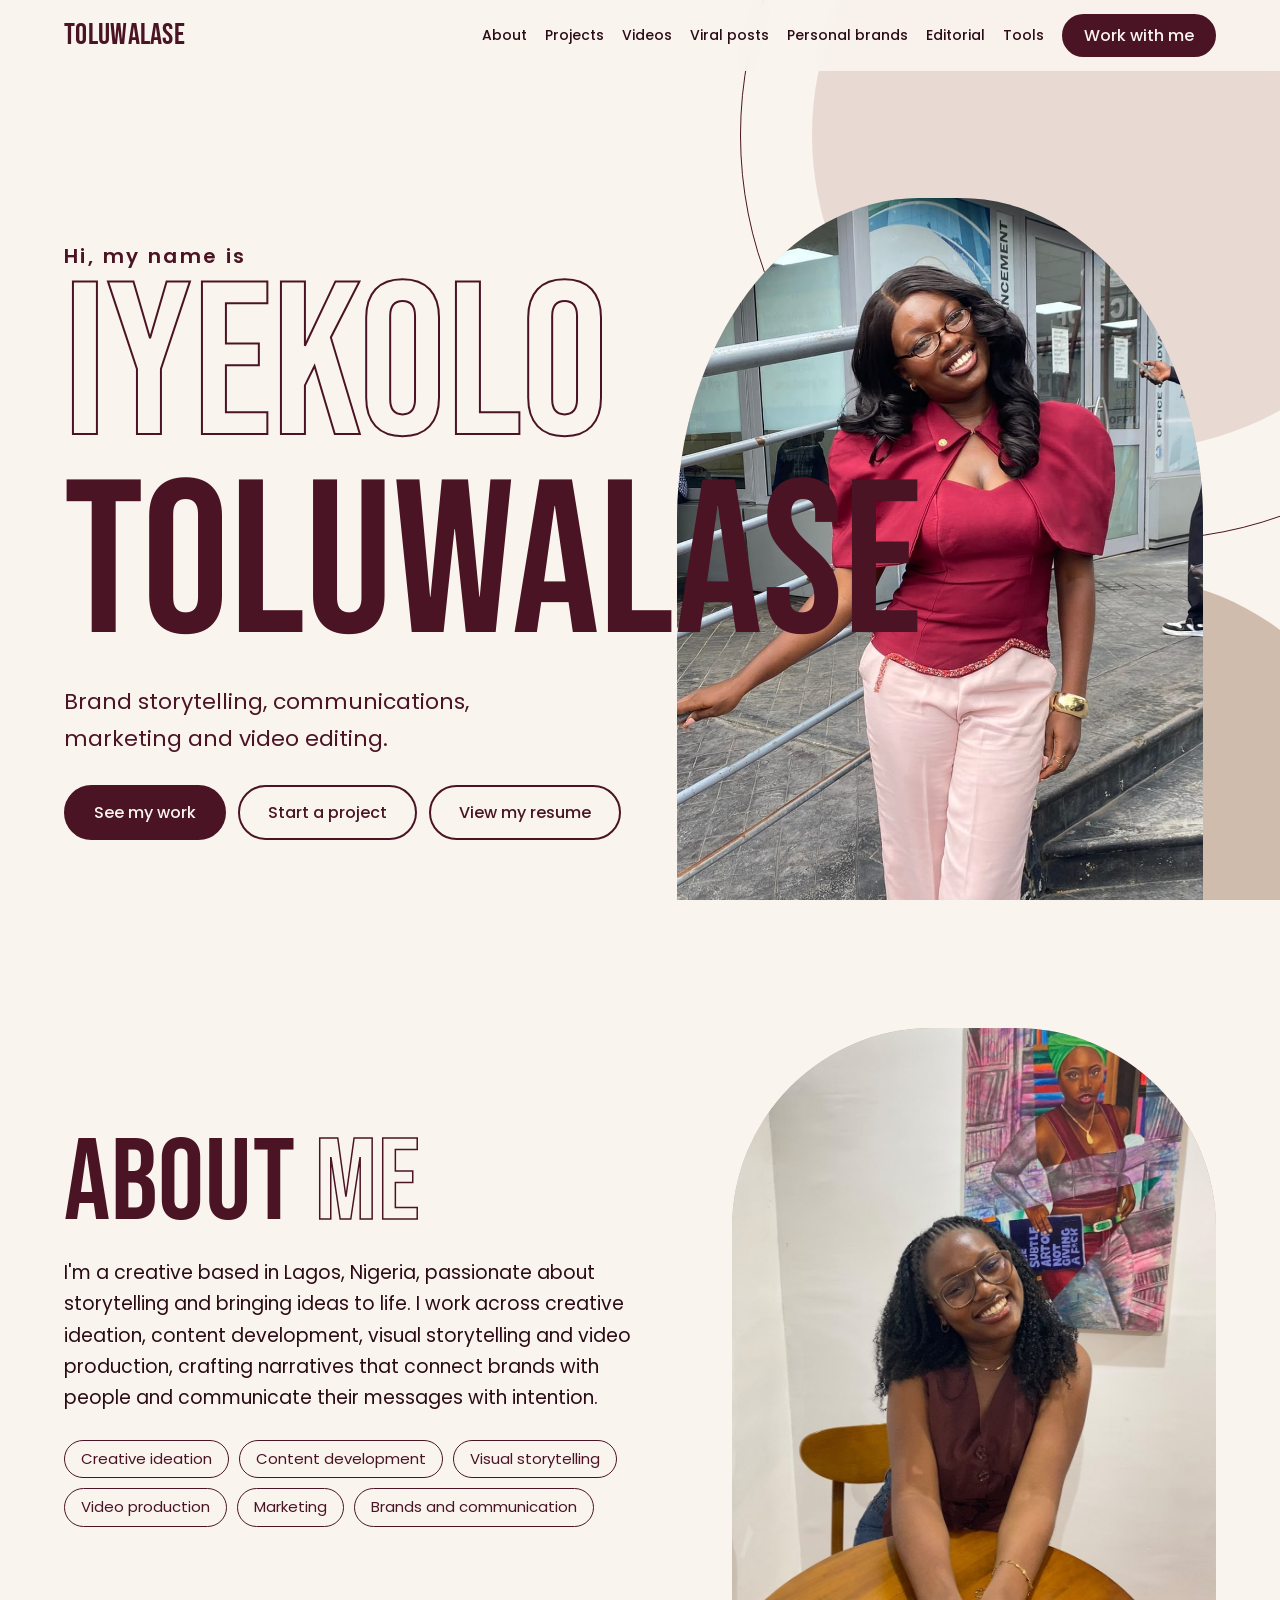
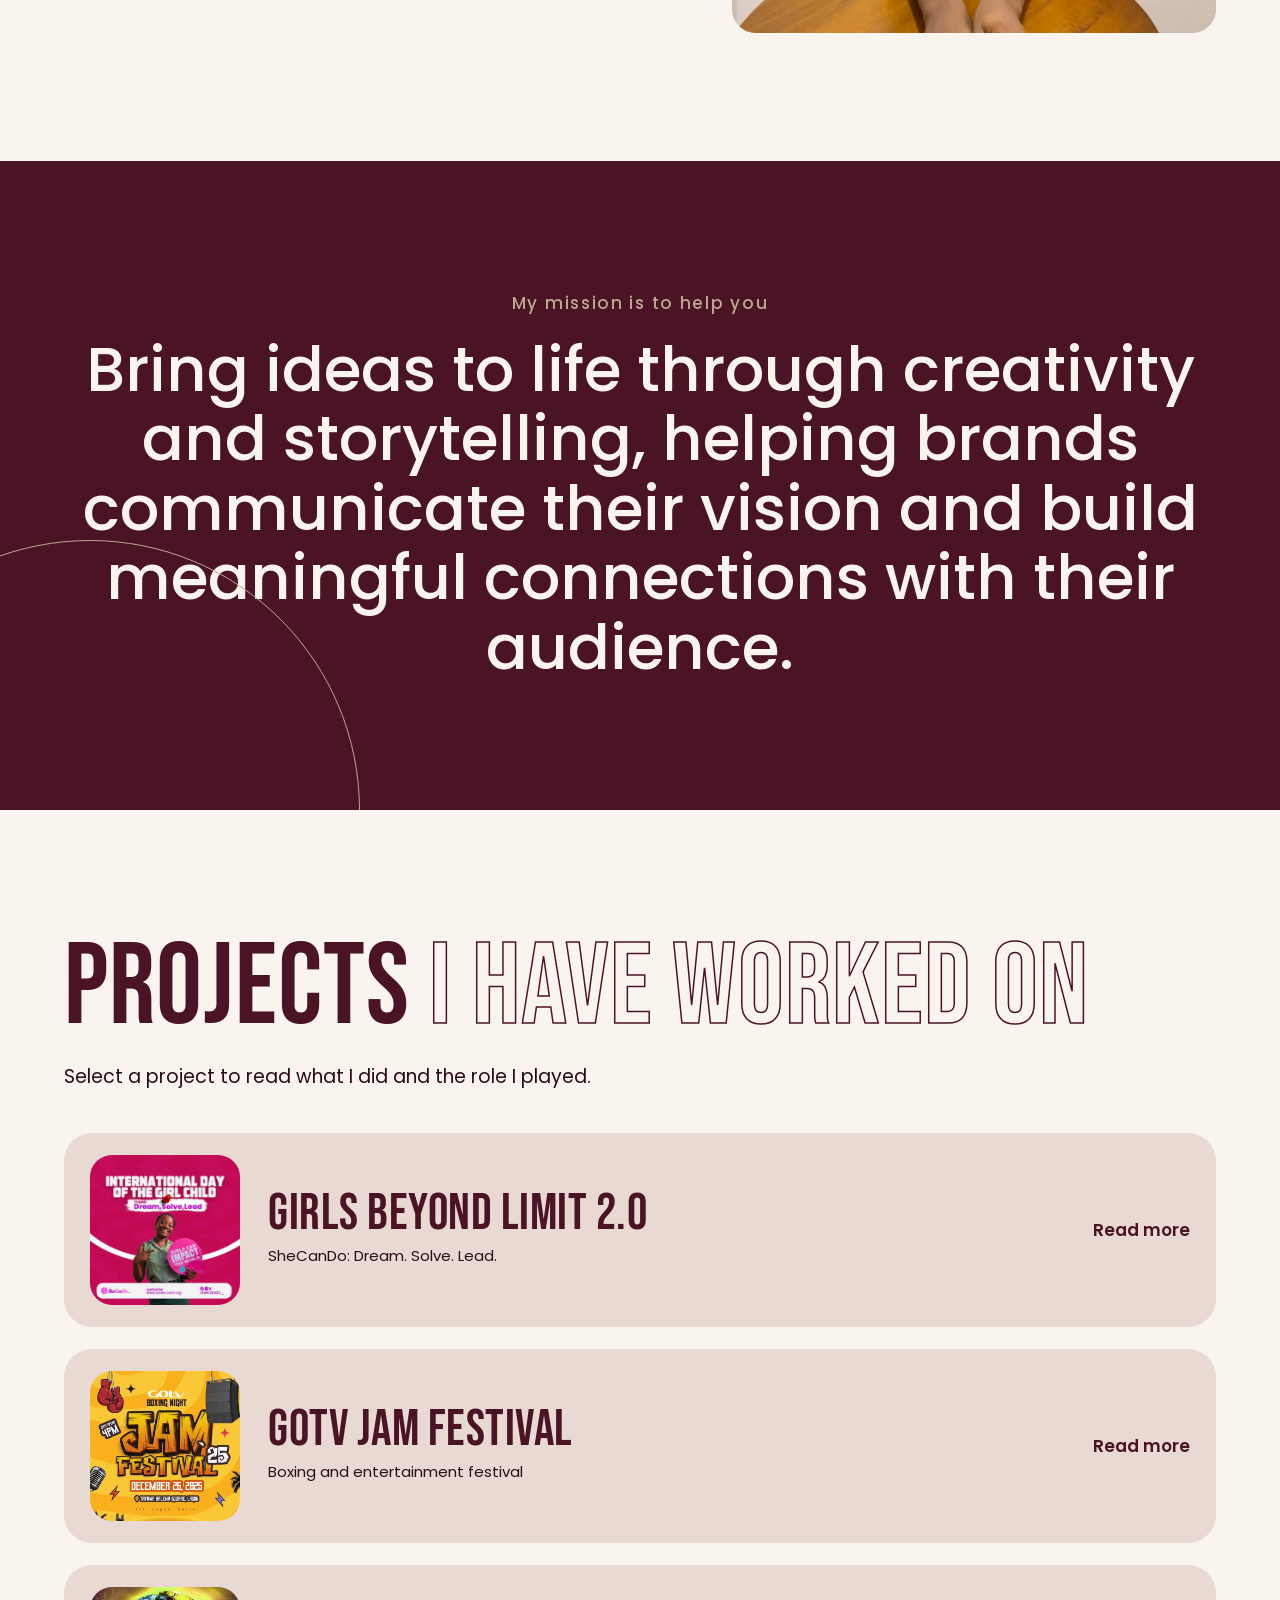
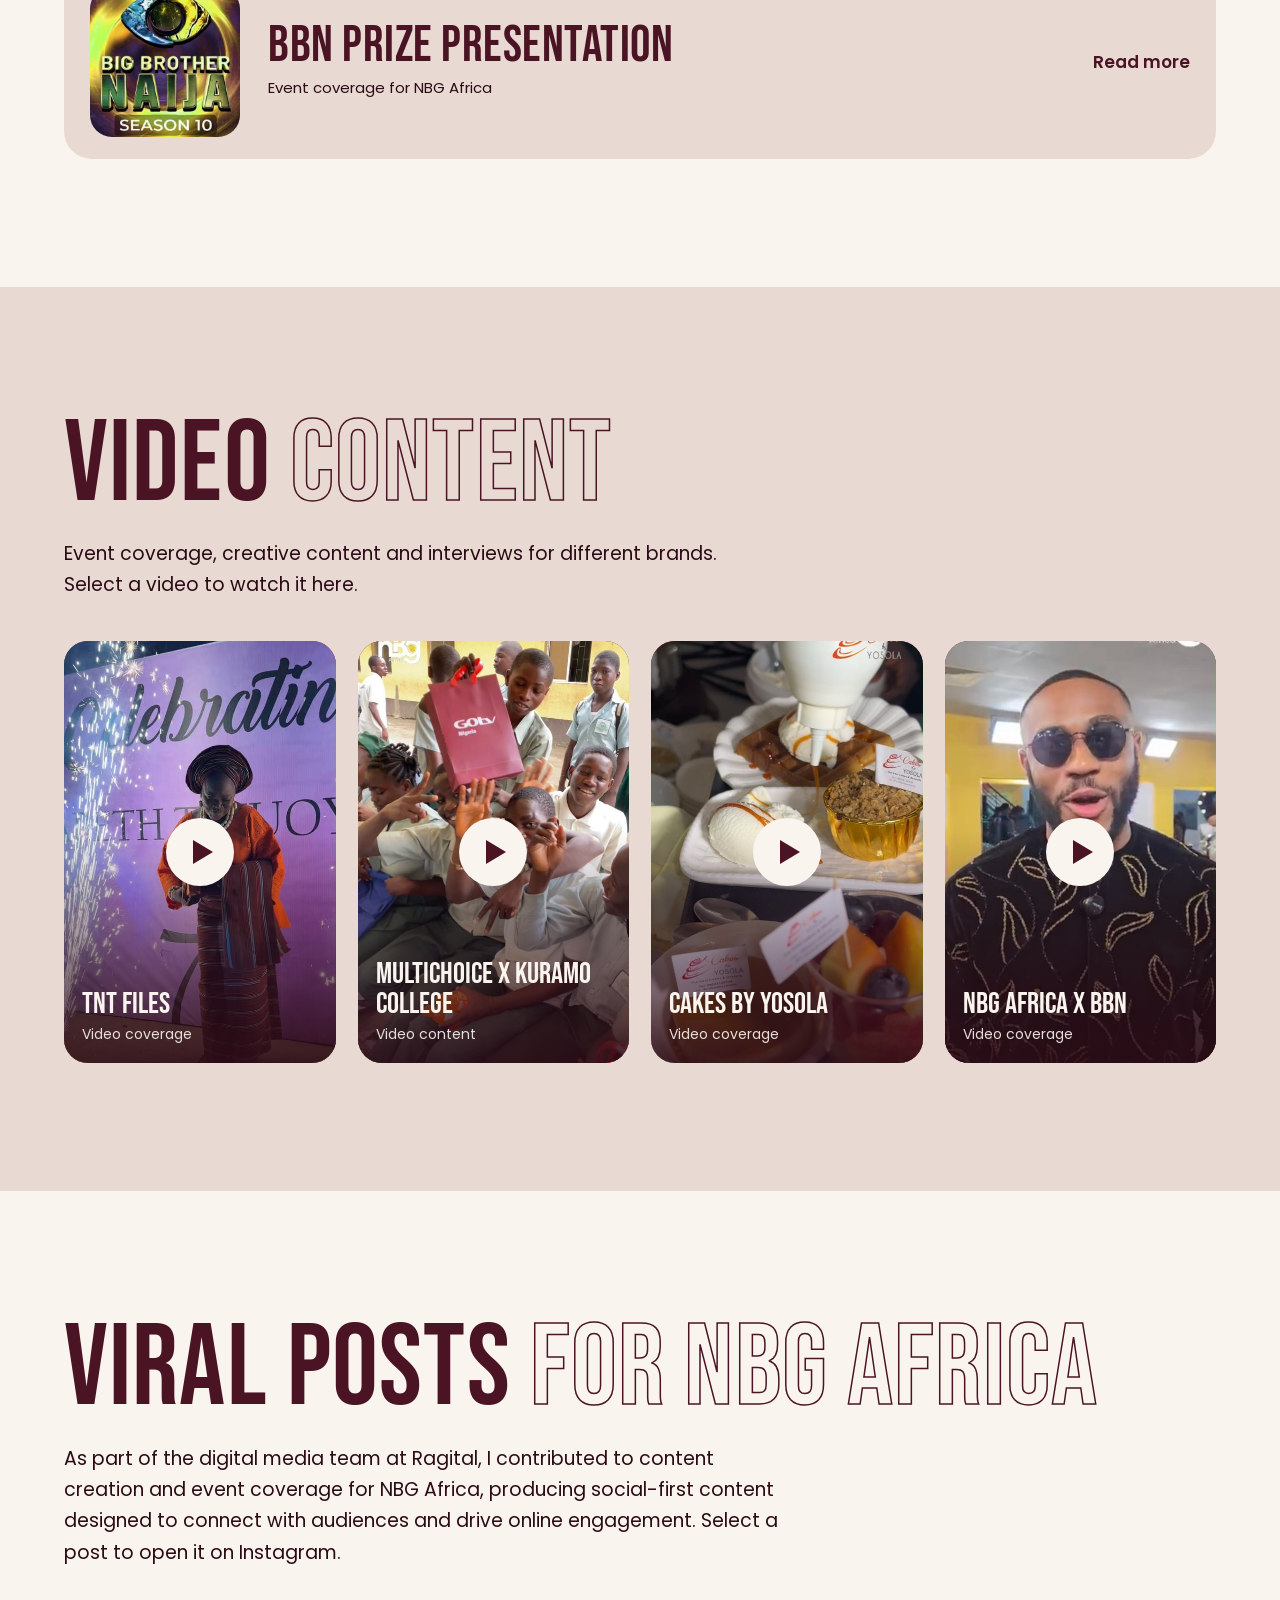
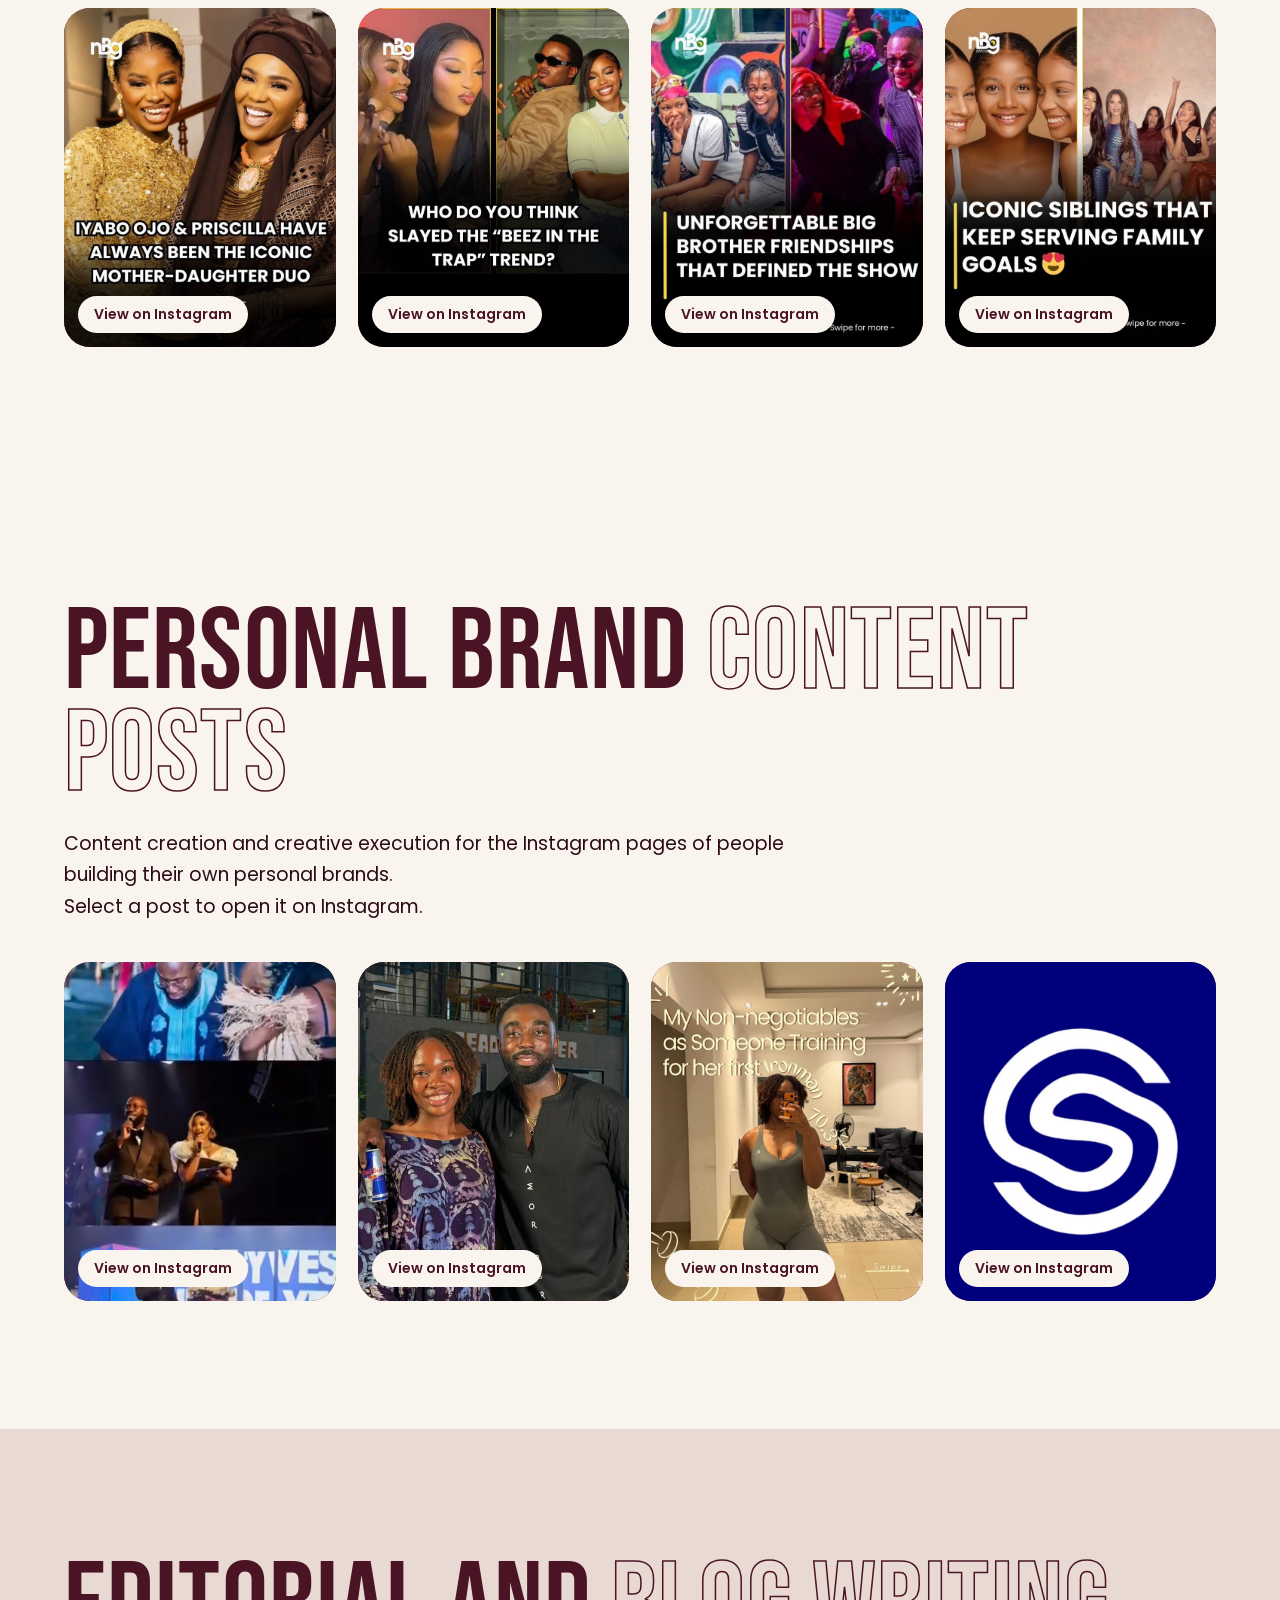
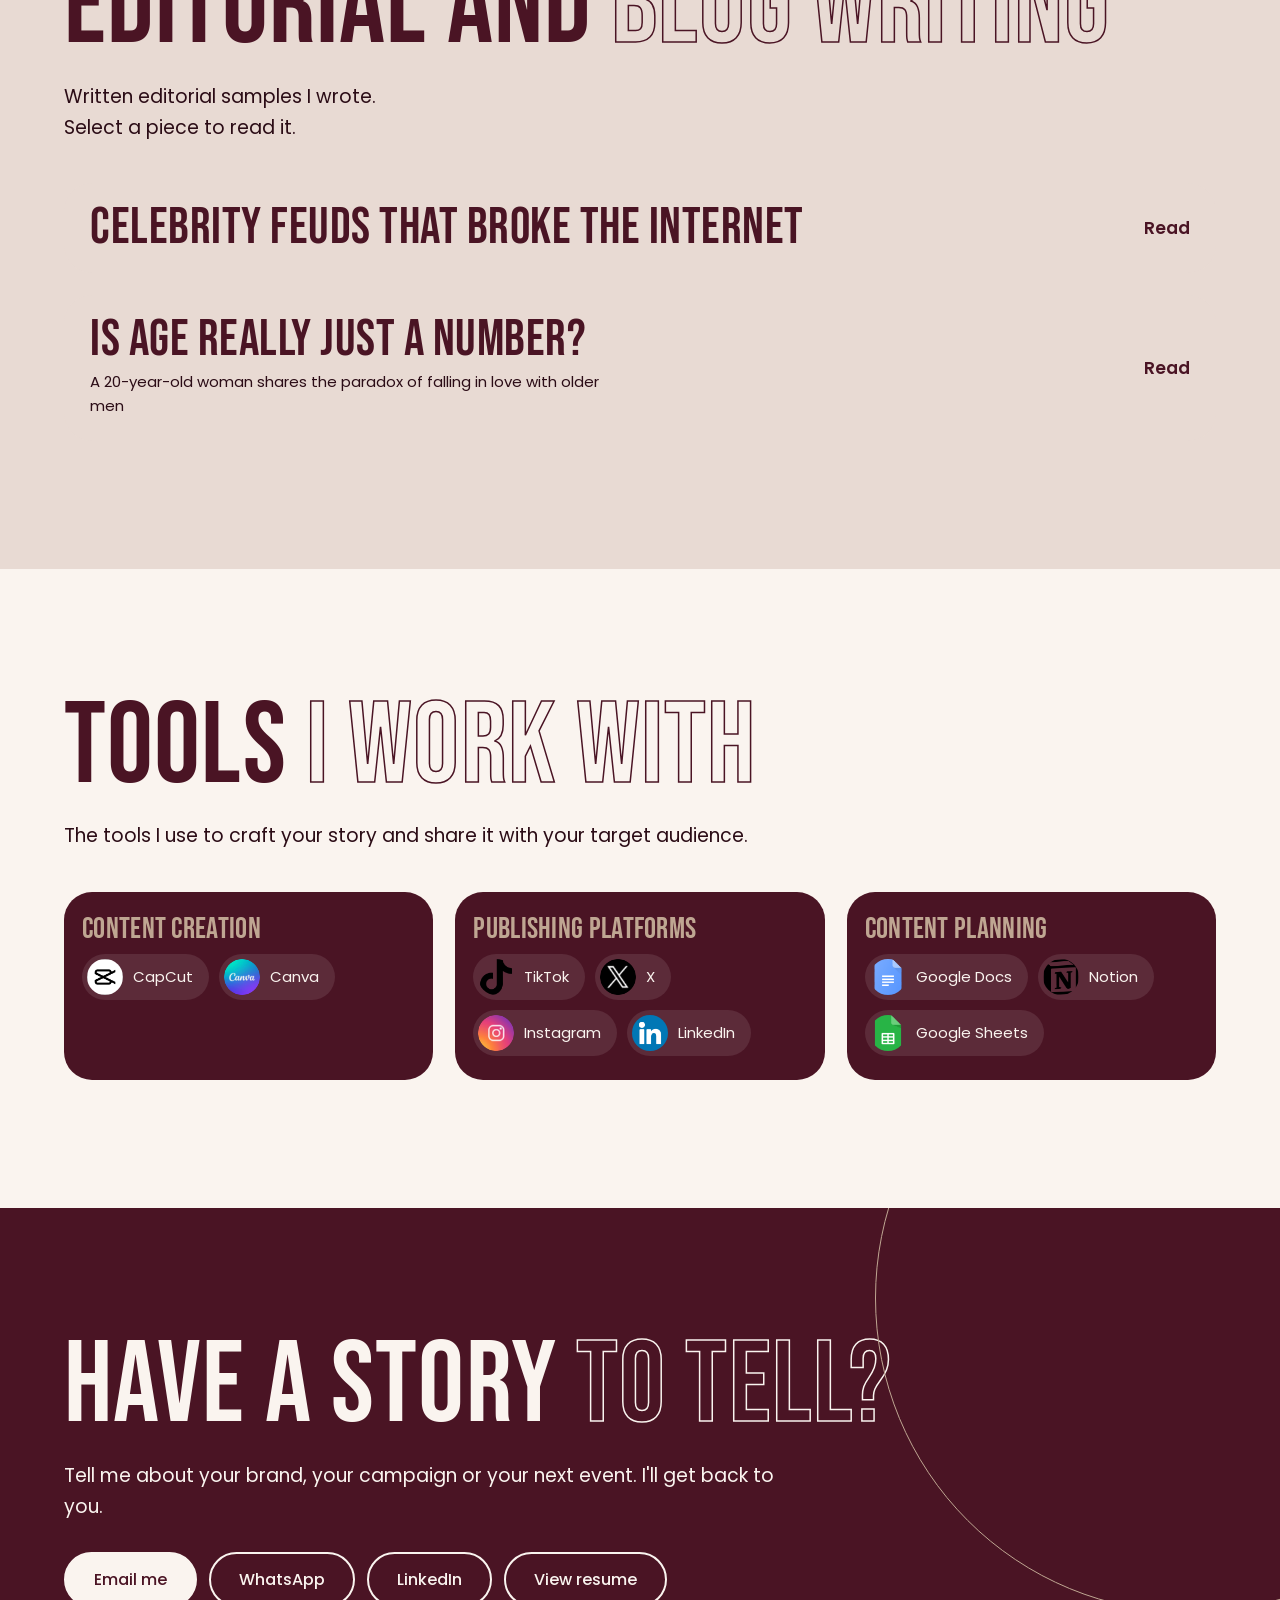
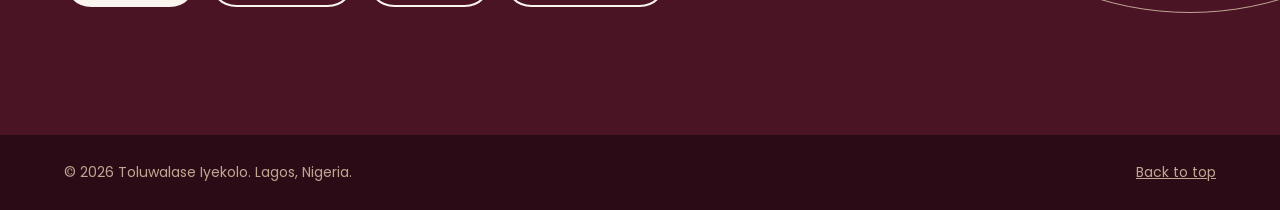
==== commit 0172b39a: "Add link to view resume in index.html" ====
--- a/index.html
+++ b/index.html
@@ -28,7 +28,7 @@
     <p class="hi">Hi, my name is</p>
     <h1 class="bb"><span class="n1">Iyekolo</span><span class="n2">Toluwalase</span></h1>
     <p class="roles">Brand storytelling, communications, marketing and video editing.</p>
-    <div class="cta"><a class="btn" href="#work">See my work</a><a class="btn o" href="#contact">Start a project</a></div>
+    <div class="cta"><a class="btn" href="#work">See my work</a><a class="btn o" href="#contact">Start a project</a><a class="btn o" href="resume/Toluwalase-Iyekolo-Resume.pdf" target="_blank" rel="noopener">View my resume</a></div>
       </div>
 </div>
 
@@ -37,7 +37,6 @@
     <h2 class="bb">About <span class="out">me</span></h2>
     <p class="lead">I'm a creative based in Lagos, Nigeria, passionate about storytelling and bringing ideas to life. I work across creative ideation, content development, visual storytelling and video production, crafting narratives that connect brands with people and communicate their messages with intention.</p>
     <div class="pills"><span>Creative ideation</span><span>Content development</span><span>Visual storytelling</span><span>Video production</span><span>Marketing</span><span>Brands and communication</span></div>
-    <a class="btn" style="margin-top:28px" href="resume/Toluwalase-Iyekolo-Resume.pdf" download>Download my resume</a>
   </div>
   <div class="about-photo"><img src="images/tolu-about.jpg" alt="Portrait of Toluwalase Iyekolo" onerror="this.remove()"></div>
 </section>
@@ -96,7 +95,7 @@
     <a class="btn" href="mailto:iyekolotoluwalase@gmail.com?subject=Project%20enquiry">Email me</a>
     <a class="btn o" href="https://wa.me/2349088977207" target="_blank" rel="noopener">WhatsApp</a>
     <a class="btn o" href="https://www.linkedin.com/in/toluwalase-iyekolo" target="_blank" rel="noopener" id="li">LinkedIn</a>
-    <a class="btn o" href="resume/Toluwalase-Iyekolo-Resume.pdf" download>Download resume</a>
+    <a class="btn o" href="resume/Toluwalase-Iyekolo-Resume.pdf" target="_blank" rel="noopener">View resume</a>
   </div>
 </section>
 </main>
